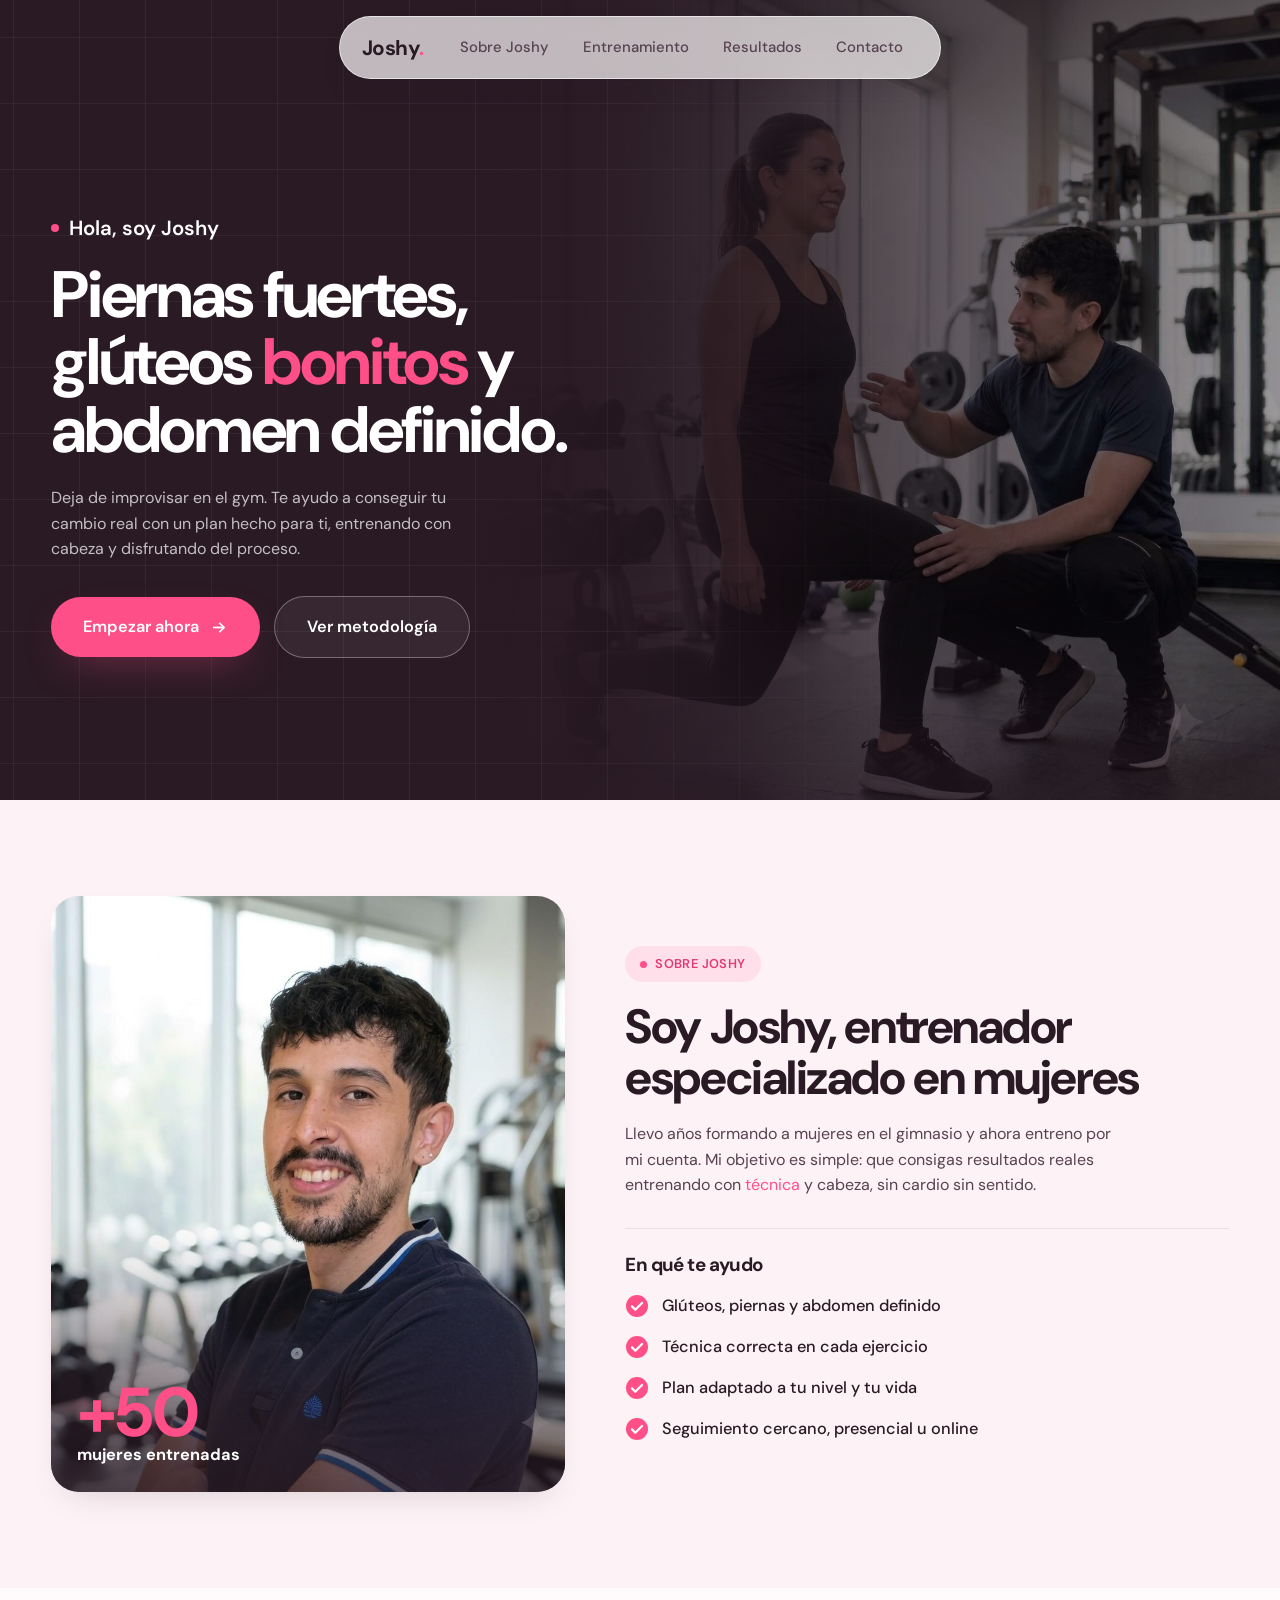
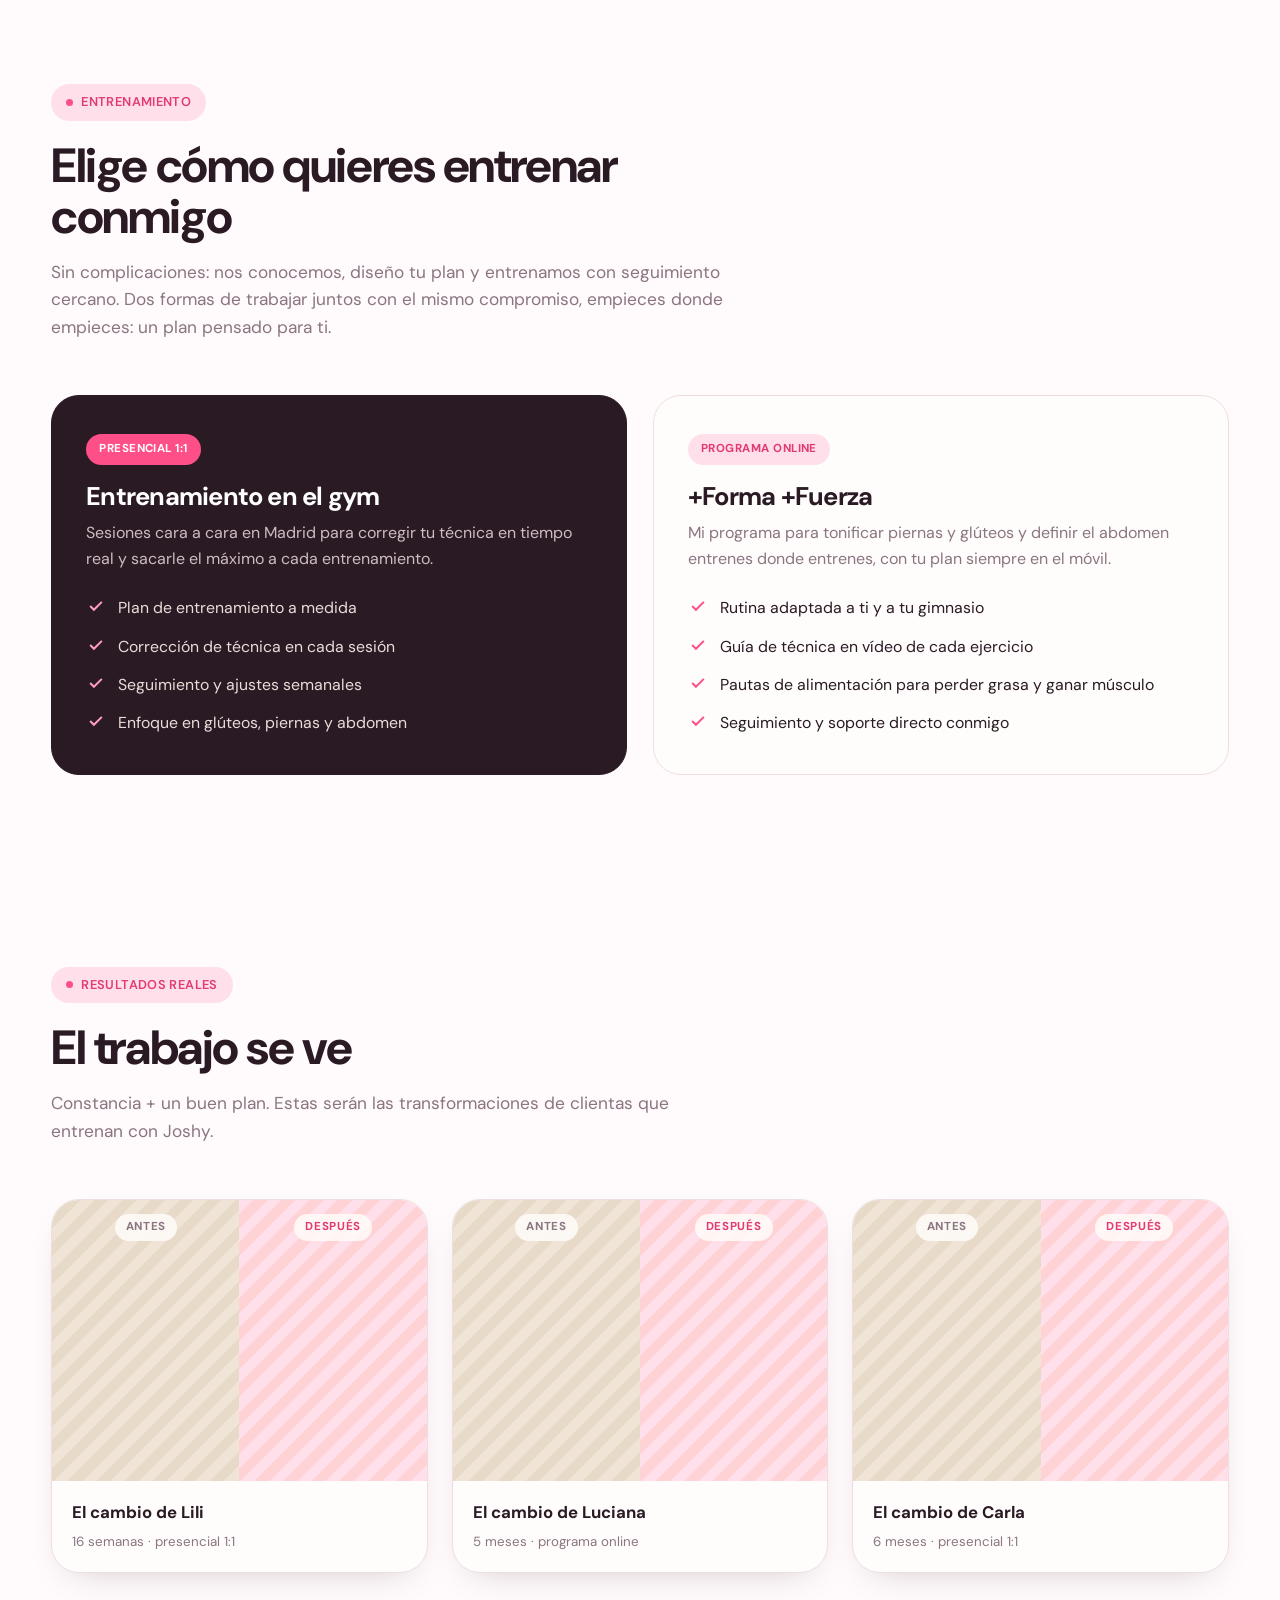
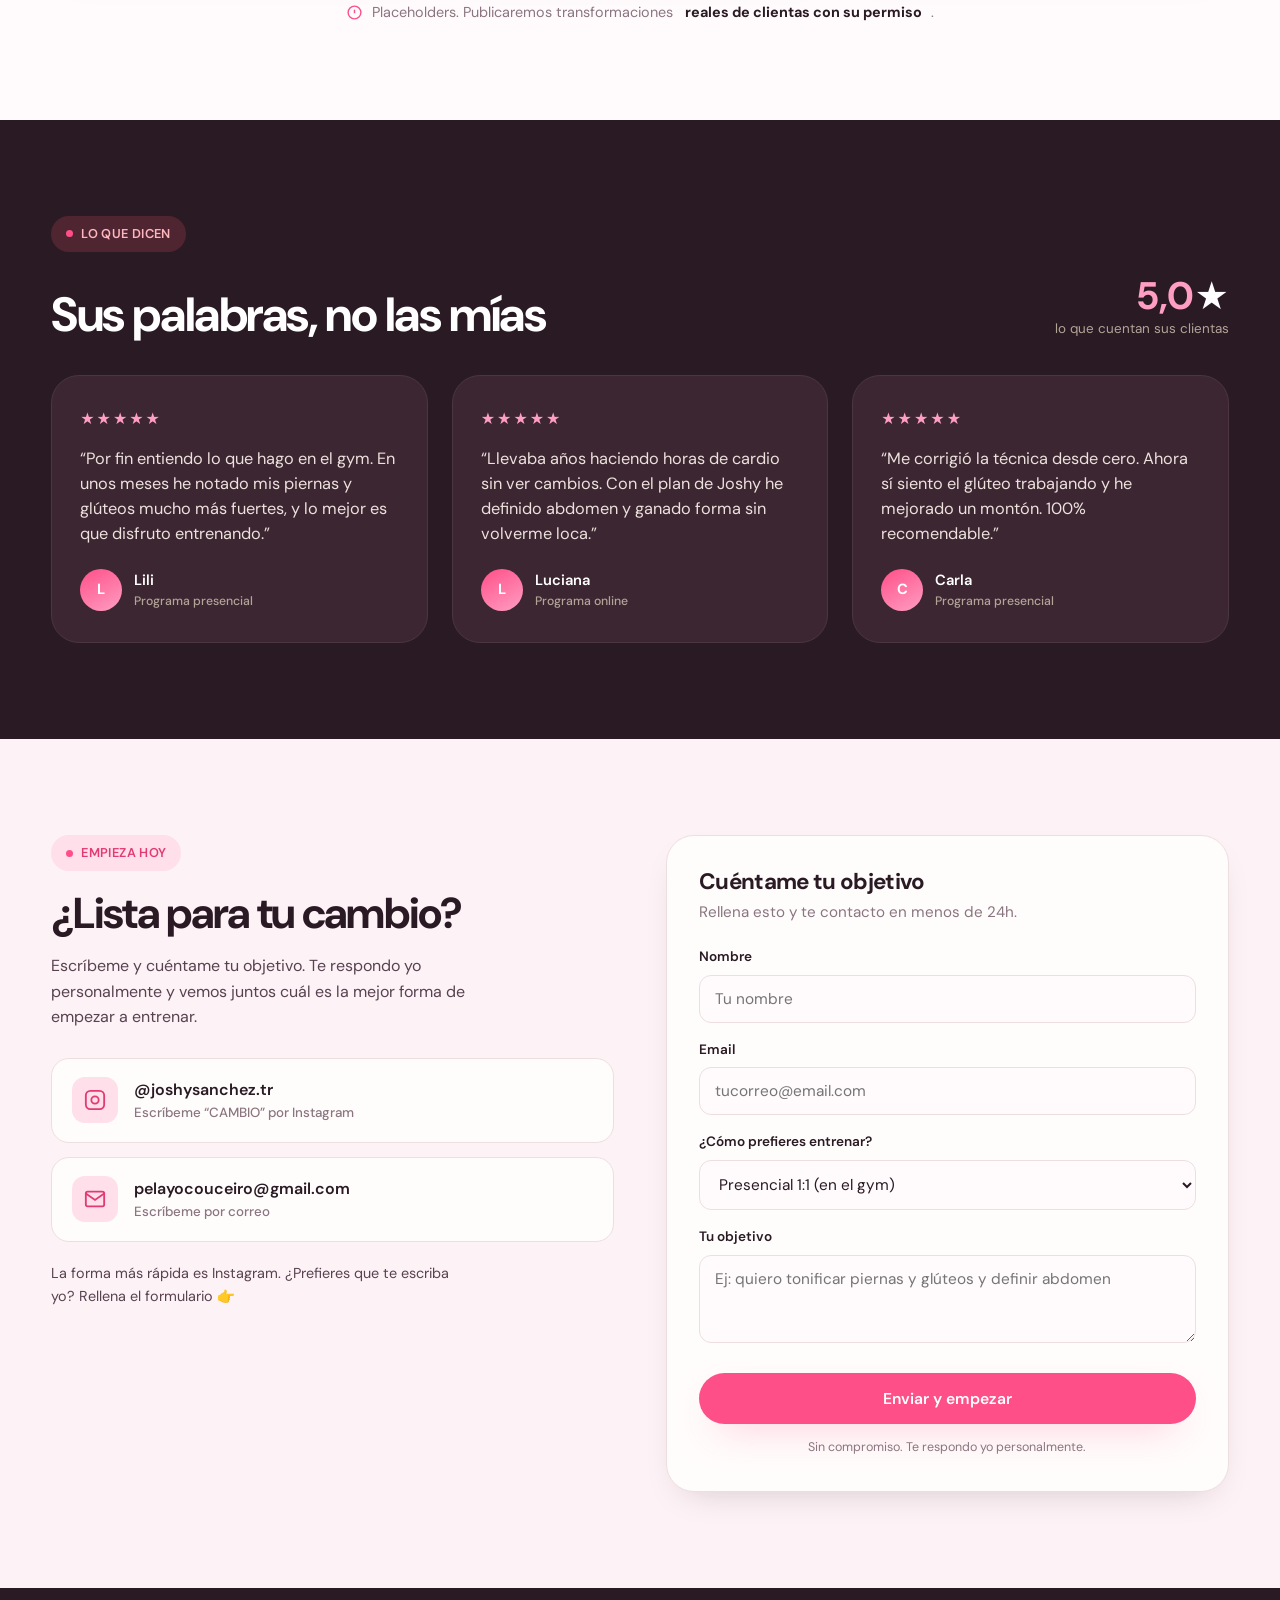
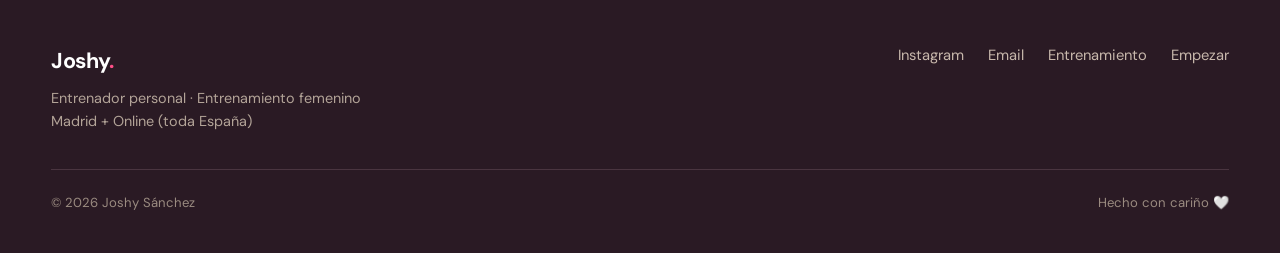
==== index.html @ fabaec78 "Use Joshy's provided favicon; strengthen About photo bottom scrim for legibility Co-Authored-By: Cla" ====
<!DOCTYPE html>
<html lang="es">
<head>
<meta charset="UTF-8" />
<meta name="viewport" content="width=device-width, initial-scale=1.0" />
<title>Joshy Sánchez · Entrenador personal para mujeres | Madrid + Online</title>
<meta name="description" content="Joshy Sánchez, entrenador personal especializado en entrenamiento femenino: glúteos, piernas y abdomen definido con foco en la técnica. Presencial 1:1 en Madrid y programa online +Forma +Fuerza para toda España." />
<meta name="author" content="Joshy Sánchez" />
<meta name="theme-color" content="#fffafc" />
<link rel="canonical" href="https://joshysancheztrainer.com/" />

<!-- Favicons (Joshy) -->
<link rel="icon" href="favicon.ico?v=3" sizes="any" />
<link rel="icon" type="image/png" sizes="32x32" href="favicon-32.png?v=3" />
<link rel="icon" type="image/png" sizes="16x16" href="favicon-16.png?v=3" />
<link rel="icon" type="image/png" sizes="192x192" href="favicon-192.png?v=3" />
<link rel="apple-touch-icon" sizes="180x180" href="apple-touch-icon.png?v=3" />

<!-- Open Graph / social -->
<meta property="og:type" content="website" />
<meta property="og:locale" content="es_ES" />
<meta property="og:site_name" content="Joshy Sánchez · Entrenador personal" />
<meta property="og:title" content="Joshy Sánchez · Entrenador personal para mujeres | Madrid + Online" />
<meta property="og:description" content="Entrenamiento femenino con foco en la técnica: glúteos, piernas y abdomen definido. Presencial 1:1 en Madrid y programa online para toda España." />
<meta property="og:url" content="https://joshysancheztrainer.com/" />
<meta property="og:image" content="https://joshysancheztrainer.com/images/Joshy-portrait.jpeg" />
<meta name="twitter:card" content="summary_large_image" />

<link rel="preconnect" href="https://fonts.googleapis.com" />
<link rel="preconnect" href="https://fonts.gstatic.com" crossorigin />
<link href="https://fonts.googleapis.com/css2?family=DM+Sans:ital,opsz,wght@0,9..40,400;0,9..40,500;0,9..40,600;0,9..40,700;1,9..40,400;1,9..40,500&display=swap" rel="stylesheet" />

<!-- Structured data for AI search / SEO -->
<script type="application/ld+json">
{
  "@context": "https://schema.org",
  "@graph": [
    {
      "@type": "Person",
      "@id": "https://joshysancheztrainer.com/#joshy",
      "name": "Joshy Sánchez",
      "jobTitle": "Entrenador personal",
      "description": "Entrenador personal especializado en entrenamiento femenino: glúteos, piernas y abdomen definido con foco en la técnica.",
      "url": "https://joshysancheztrainer.com/",
      "image": "https://joshysancheztrainer.com/images/Joshy-portrait.jpeg",
      "email": "pelayocouceiro@gmail.com",
      "sameAs": ["https://www.instagram.com/joshysanchez.tr/"],
      "knowsAbout": ["Entrenamiento de fuerza", "Entrenamiento femenino", "Hipertrofia de glúteos y piernas", "Técnica de ejercicio", "Nutrición deportiva"],
      "areaServed": ["Madrid", "España"]
    },
    {
      "@type": "ProfessionalService",
      "@id": "https://joshysancheztrainer.com/#service",
      "name": "Joshy Sánchez · Entrenamiento personal para mujeres",
      "image": "https://joshysancheztrainer.com/images/Joshy-portrait.jpeg",
      "url": "https://joshysancheztrainer.com/",
      "email": "pelayocouceiro@gmail.com",
      "priceRange": "€€",
      "founder": {"@id": "https://joshysancheztrainer.com/#joshy"},
      "areaServed": [
        {"@type": "City", "name": "Madrid"},
        {"@type": "Country", "name": "España"}
      ],
      "sameAs": ["https://www.instagram.com/joshysanchez.tr/"],
      "hasOfferCatalog": {
        "@type": "OfferCatalog",
        "name": "Formas de entrenar con Joshy",
        "itemListElement": [
          {"@type": "Offer", "itemOffered": {"@type": "Service", "name": "Entrenamiento presencial 1:1 en Madrid", "description": "Plan a medida y corrección de técnica en cada sesión, con foco en glúteos, piernas y abdomen."}},
          {"@type": "Offer", "itemOffered": {"@type": "Service", "name": "Programa online +Forma +Fuerza", "description": "Rutina adaptada a ti y a tu gimnasio, guía de técnica en vídeo, pautas de alimentación y seguimiento directo, para toda España."}}
        ]
      }
    }
  ]
}
</script>

<style>
  :root{
    --ink:#2a1a24;
    --ink-2:#3c2632;
    --ink-soft:#584250;
    --paper:#fffafc;
    --sand:#fdf2f6;
    --white:#fffdfc;
    --coral:#ff4f88;
    --coral-deep:#e23a72;
    --coral-soft:#ffdfea;
    --coral-tint:#fff2f7;
    --amber:#ff9ec2;
    --muted:#8a7580;
    --line:#eddfe0;
    --line-dk:#4a3540;
    --r-lg:28px;
    --r:20px;
    --r-sm:14px;
    --shadow:0 22px 50px -26px rgba(42,26,36,.4);
    --shadow-soft:0 14px 36px -20px rgba(42,26,36,.26);
    --shadow-coral:0 16px 40px -18px rgba(255,79,136,.5);
  }
  *{margin:0;padding:0;box-sizing:border-box}
  html{scroll-behavior:smooth}
  body{font-family:'DM Sans',system-ui,sans-serif;color:var(--ink);background:var(--paper);line-height:1.6;-webkit-font-smoothing:antialiased}
  h1,h2,h3{font-family:'DM Sans',system-ui,sans-serif;line-height:1.06;font-weight:700;letter-spacing:-.03em}
  a{color:inherit;text-decoration:none}
  img{max-width:100%;display:block}
  .wrap{width:min(1180px,92%);margin:0 auto}
  section{scroll-margin-top:104px}
  em{font-style:normal;color:var(--coral)}

  /* Reveal on scroll (Framer-style rise + fade, staggered via JS) */
  .reveal{opacity:0;transform:translateY(28px);transition:opacity .8s cubic-bezier(.16,1,.3,1),transform .8s cubic-bezier(.16,1,.3,1)}
  .reveal.in{opacity:1;transform:none}
  @media(prefers-reduced-motion:reduce){.reveal{opacity:1;transform:none;transition:none}html{scroll-behavior:auto}}

  /* Buttons */
  .btn{display:inline-flex;align-items:center;justify-content:center;gap:10px;padding:15px 26px;border-radius:100px;font-weight:600;font-size:.98rem;cursor:pointer;transition:transform .15s,box-shadow .2s,background .2s,border-color .2s,color .2s;border:none;font-family:inherit}
  .btn-primary{background:var(--coral);color:#fff;box-shadow:var(--shadow-coral)}
  .btn-primary:hover{transform:translateY(-2px);background:var(--coral-deep)}
  .btn-ghost{background:var(--white);color:var(--ink);border:1.5px solid var(--line)}
  .btn-ghost:hover{transform:translateY(-2px);border-color:var(--coral);color:var(--coral-deep)}
  .btn-dark{background:var(--ink);color:#fff}
  .btn-dark:hover{transform:translateY(-2px);background:#160f12}
  .icon{width:19px;height:19px;flex:none}

  /* Eyebrow */
  .eyebrow{display:inline-flex;align-items:center;gap:8px;background:var(--coral-soft);color:var(--coral-deep);font-weight:600;font-size:.8rem;letter-spacing:.03em;text-transform:uppercase;padding:8px 15px;border-radius:100px}
  .eyebrow .d{width:7px;height:7px;border-radius:50%;background:var(--coral)}

  /* Nav — floating glass pill over the page */
  header{position:fixed;top:16px;left:0;right:0;z-index:50}
  nav{display:flex;align-items:center;width:fit-content;max-width:100%;margin:0 auto;padding:8px 8px 8px 22px;background:rgba(255,253,252,.7);backdrop-filter:blur(18px) saturate(1.3);-webkit-backdrop-filter:blur(18px) saturate(1.3);border:1px solid rgba(255,255,255,.6);border-radius:100px;box-shadow:0 14px 36px -18px rgba(42,26,36,.32);transition:background .3s ease,box-shadow .3s ease,padding .45s cubic-bezier(.16,1,.3,1)}
  header:not(.show-cta) nav{padding-right:22px}
  header.scrolled nav{background:rgba(255,253,252,.86);box-shadow:0 18px 44px -20px rgba(42,26,36,.4)}
  .brand{font-weight:700;font-size:1.3rem;letter-spacing:-.02em;color:var(--ink);margin-right:22px}
  .brand span{color:var(--coral)}
  .nav-links{display:flex;gap:4px;font-size:.93rem;font-weight:500}
  .nav-links a{color:var(--ink-soft);padding:9px 15px;border-radius:100px;transition:background .2s,color .2s}
  .nav-links a:hover{color:var(--ink);background:rgba(42,26,36,.06)}
  /* CTA collapses its width (not just opacity) so the pill grows/shrinks */
  .nav-cta{display:inline-flex;align-items:center;gap:8px;background:var(--coral);color:#fff;padding:11px 0;margin-left:0;max-width:0;border-radius:100px;font-weight:600;font-size:.9rem;white-space:nowrap;overflow:hidden;opacity:0;pointer-events:none;transition:max-width .45s cubic-bezier(.16,1,.3,1),padding .45s cubic-bezier(.16,1,.3,1),margin .45s cubic-bezier(.16,1,.3,1),opacity .3s ease,background .2s}
  header.show-cta .nav-cta{max-width:260px;opacity:1;padding:11px 22px;margin-left:14px;pointer-events:auto}
  .nav-cta:hover{background:var(--coral-deep)}
  @media(max-width:900px){.nav-links{display:none}.brand{margin-right:0}}

  /* Section basics */
  .block{padding:96px 0}
  .section-head{max-width:680px;margin-bottom:54px}
  .section-head .eyebrow{margin-bottom:20px}
  .section-head h2{font-size:clamp(2.1rem,4.2vw,3rem)}
  .section-head p{color:var(--muted);font-size:1.08rem;margin-top:16px}
  .center{text-align:center;margin-left:auto;margin-right:auto}

  /* Hero — full-bleed dark section (edge to edge, no frame) */
  .hero{position:relative;overflow:hidden;background:var(--ink);min-height:min(92vh,800px);display:flex;align-items:center;padding:clamp(104px,14vh,160px) 0 56px}
  .hero-media{position:absolute;top:0;right:0;bottom:0;width:64%;z-index:0;-webkit-mask-image:linear-gradient(90deg,transparent 0,#000 48%);mask-image:linear-gradient(90deg,transparent 0,#000 48%)}
  .hero-media img{width:100%;height:100%;object-fit:cover;object-position:center 24%;filter:brightness(.72) contrast(1.04) saturate(.82)}
  .hero-media::after{content:"";position:absolute;inset:0;background:linear-gradient(90deg,var(--ink),rgba(42,26,36,.15));mix-blend-mode:multiply}
  .hero-overlay{position:absolute;inset:0;z-index:1;background:linear-gradient(90deg,var(--ink) 0%,rgba(42,26,36,.92) 24%,rgba(42,26,36,.5) 48%,rgba(42,26,36,.18) 72%,rgba(42,26,36,.05) 100%)}
  .hero-overlay::after{content:"";position:absolute;inset:0;background:linear-gradient(180deg,rgba(42,26,36,.3),transparent 22%,transparent 74%,rgba(42,26,36,.42)),radial-gradient(130% 100% at 80% 42%,transparent 44%,rgba(42,26,36,.5))}
  .hero-grid-lines{position:absolute;inset:0;z-index:2;pointer-events:none;background-image:linear-gradient(rgba(255,255,255,.05) 1px,transparent 1px),linear-gradient(90deg,rgba(255,255,255,.05) 1px,transparent 1px);background-size:66px 66px;background-position:center;mask-image:linear-gradient(90deg,#000 0%,#000 42%,transparent 76%)}
  .hero .wrap{position:relative;z-index:3}
  .hero-content{max-width:600px;padding:64px 0}
  .hero-hi{color:#fff;font-weight:600;font-size:clamp(1.05rem,1.6vw,1.35rem);margin-bottom:16px;display:flex;align-items:center;gap:10px}
  .hero-hi .d{width:8px;height:8px;border-radius:50%;background:var(--coral)}
  .hero h1{color:#fff;font-size:clamp(2.5rem,5.2vw,4.1rem);letter-spacing:-.035em;line-height:1.03}
  .hero h1 em{color:var(--coral)}
  .hero .lead{font-size:clamp(1rem,1.25vw,1.15rem);color:rgba(255,255,255,.72);margin:22px 0 34px;max-width:40ch}
  .hero-cta{display:flex;align-items:center;gap:14px;flex-wrap:wrap}
  .btn-lg{padding:17px 32px;font-size:1.02rem}
  .btn-ghost-light{background:rgba(255,255,255,.06);color:#fff;border:1.5px solid rgba(255,255,255,.32)}
  .btn-ghost-light:hover{transform:translateY(-2px);background:rgba(255,255,255,.12);border-color:var(--coral)}
  @media(max-width:900px){
    .hero{align-items:flex-end;min-height:600px}
    .hero-media{width:100%;-webkit-mask-image:none;mask-image:none}
    .hero-media img{object-position:center 18%}
    .hero-overlay{background:linear-gradient(180deg,rgba(42,26,36,.2) 0%,rgba(42,26,36,.5) 40%,rgba(42,26,36,.95) 82%)}
    .hero-overlay::after{display:none}
    .hero-grid-lines{mask-image:linear-gradient(180deg,#000,transparent 60%)}
    .hero-content{padding:36px 0 44px;max-width:none}
  }

  /* About */
  .about{background:var(--sand)}
  .about-grid{display:grid;grid-template-columns:.92fr 1.08fr;gap:60px;align-items:center}
  .about-photo{position:relative;aspect-ratio:1/1.16;border-radius:var(--r-lg);overflow:hidden;background:linear-gradient(160deg,var(--coral-soft),#ffd0e2);box-shadow:var(--shadow-soft)}
  .about-photo img{width:100%;height:100%;object-fit:cover;object-position:center 14%;display:block}
  .about-photo::after{content:"";position:absolute;inset:0;z-index:1;pointer-events:none;background:linear-gradient(0deg,rgba(42,26,36,.72),rgba(42,26,36,.2) 28%,transparent 46%),radial-gradient(85% 65% at 4% 100%,rgba(42,26,36,.55),transparent 60%)}
  .about-stat{position:absolute;left:26px;bottom:24px;z-index:2}
  .about-stat .big{display:block;font-size:clamp(3rem,5.4vw,4.6rem);font-weight:700;color:var(--coral);line-height:.86;letter-spacing:-.03em}
  .about-stat .lbl{font-weight:700;color:#fff;font-size:1.02rem}
  .about-text .eyebrow{margin-bottom:20px}
  .about-text h2{font-size:clamp(2.1rem,4vw,3rem);line-height:1.05;margin-bottom:18px}
  .about-text p{color:var(--ink-soft);margin-bottom:8px;max-width:46ch}
  .about-div{border:none;border-top:1px solid var(--line);margin:30px 0 26px}
  .about-sub{font-size:1.18rem;margin-bottom:18px}
  .about-list{list-style:none;display:grid;gap:15px}
  .about-list li{display:flex;align-items:center;gap:13px;font-size:1.02rem;font-weight:500}
  .about-list li svg{width:24px;height:24px;flex:none;color:var(--coral)}
  @media(max-width:900px){.about-grid{grid-template-columns:1fr;gap:36px}.about-photo{max-width:440px}}

  /* Methods */
  .methods-grid{display:grid;grid-template-columns:1fr 1fr;gap:26px}
  .svc{border:1px solid var(--line);border-radius:var(--r-lg);padding:38px 34px;background:var(--white);transition:transform .18s,box-shadow .2s,border-color .2s;position:relative;overflow:hidden}
  .svc.feat{background:var(--ink);color:#fff;border-color:var(--ink)}
  .svc.feat .tag{background:var(--coral);color:#fff}
  .svc.feat>p{color:#cdbcc0}
  .svc.feat li{color:#eaddd9}
  .svc.feat li svg{color:var(--amber)}
  .svc .tag{display:inline-block;background:var(--coral-soft);color:var(--coral-deep);font-size:.72rem;font-weight:700;letter-spacing:.04em;padding:6px 13px;border-radius:100px;margin-bottom:18px;text-transform:uppercase}
  .svc h3{font-size:1.6rem;margin-bottom:10px}
  .svc>p{color:var(--muted);margin-bottom:24px}
  .svc ul{list-style:none;display:grid;gap:13px}
  .svc li{display:flex;gap:12px;align-items:flex-start;font-size:.99rem}
  .svc li svg{width:20px;height:20px;flex:none;margin-top:1px;color:var(--coral)}
  @media(max-width:760px){.methods-grid{grid-template-columns:1fr}}

  /* Before / after */
  .ba-grid{display:grid;grid-template-columns:repeat(3,1fr);gap:24px}
  .ba-card{border:1px solid var(--line);border-radius:var(--r-lg);background:var(--white);overflow:hidden;box-shadow:var(--shadow-soft)}
  .ba-visual{position:relative;aspect-ratio:4/3;display:grid;grid-template-columns:1fr 1fr}
  .ba-half{position:relative;display:flex;align-items:flex-start;justify-content:center;padding-top:14px;color:var(--muted);font-weight:700;font-size:.72rem;letter-spacing:.06em;text-transform:uppercase}
  .ba-half.before{background:repeating-linear-gradient(135deg,#efe4d6,#efe4d6 10px,#e7dac9 10px,#e7dac9 20px)}
  .ba-half.after{background:repeating-linear-gradient(135deg,var(--coral-soft),var(--coral-soft) 10px,#ffd2d5 10px,#ffd2d5 20px);color:var(--coral-deep)}
  .ba-half span{background:rgba(255,253,250,.85);padding:4px 11px;border-radius:100px}
  .ba-card .cap{padding:18px 20px}
  .ba-card .cap strong{display:block;font-size:1.05rem;margin-bottom:2px}
  .ba-card .cap small{color:var(--muted)}
  .ba-note{margin-top:28px;font-size:.9rem;color:var(--muted);display:flex;align-items:center;gap:9px;justify-content:center;text-align:center}
  .ba-note svg{width:17px;height:17px;flex:none;color:var(--coral)}
  @media(max-width:820px){.ba-grid{grid-template-columns:1fr;max-width:440px;margin:0 auto}}

  /* Testimonials (dark) */
  .testi{background:var(--ink);color:#fff}
  .testi .eyebrow{background:rgba(255,91,110,.18);color:#ffb7bf}
  .testi h2{color:#fff}
  .testi .section-head p{color:#c8b8ac}
  .testi-top{display:flex;justify-content:space-between;align-items:flex-end;gap:24px;flex-wrap:wrap}
  .testi-rating{text-align:right;flex:none}
  .testi-rating .big{font-size:2.4rem;font-weight:700;color:var(--amber);line-height:1}
  .testi-rating small{color:#b3a498;font-size:.84rem}
  .testi-grid{display:grid;grid-template-columns:repeat(3,1fr);gap:24px;margin-top:8px}
  .testi-card{background:var(--ink-2);border:1px solid var(--line-dk);border-radius:var(--r-lg);padding:30px 28px}
  .testi-card .stars{color:var(--amber);letter-spacing:2px;margin-bottom:14px}
  .testi-card p{color:#ece1dd;font-size:1.02rem;line-height:1.55}
  .testi-card .who{margin-top:22px;font-weight:600;font-size:.92rem;display:flex;align-items:center;gap:12px}
  .testi-card .who .av{width:42px;height:42px;border-radius:50%;background:linear-gradient(150deg,var(--coral),var(--amber));display:flex;align-items:center;justify-content:center;color:#fff;font-weight:700}
  .testi-card .who small{display:block;color:#b3a498;font-weight:500}
  @media(max-width:820px){.testi-grid{grid-template-columns:1fr;max-width:440px;margin:8px auto 0}.testi-rating{text-align:left}}

  /* Contact */
  .contact{background:var(--sand)}
  .contact-grid{display:grid;grid-template-columns:1fr 1fr;gap:52px;align-items:start}
  .contact-copy h2{font-size:clamp(2rem,3.8vw,2.7rem);margin-bottom:16px}
  .contact-copy>p{color:var(--ink-soft);margin-bottom:28px;max-width:42ch}
  .contact-direct{display:flex;flex-direction:column;gap:14px}
  .contact-direct a{display:flex;align-items:center;gap:16px;background:var(--white);border:1px solid var(--line);border-radius:18px;padding:18px 20px;font-weight:600;transition:border-color .2s,transform .15s,box-shadow .2s}
  .contact-direct a:hover{border-color:var(--coral);transform:translateX(3px);box-shadow:var(--shadow-soft)}
  .contact-direct .ic{width:46px;height:46px;border-radius:13px;background:var(--coral-soft);display:flex;align-items:center;justify-content:center;flex:none}
  .contact-direct .ic svg{width:22px;height:22px;color:var(--coral-deep)}
  .contact-direct small{display:block;color:var(--muted);font-weight:500}
  .contact-hint{margin-top:20px;font-size:.9rem;color:var(--muted)}

  form{background:var(--white);border-radius:var(--r-lg);padding:34px 32px;box-shadow:var(--shadow-soft);border:1px solid var(--line)}
  form h3{font-size:1.4rem;margin-bottom:6px}
  form .sub{color:var(--muted);font-size:.95rem;margin-bottom:22px}
  .field{margin-bottom:16px}
  .field label{display:block;font-size:.85rem;font-weight:600;margin-bottom:7px}
  .field input,.field select,.field textarea{width:100%;padding:13px 15px;border:1.5px solid var(--line);border-radius:12px;font-family:inherit;font-size:.96rem;color:var(--ink);background:var(--paper);transition:border-color .2s,background .2s}
  .field input:focus,.field select:focus,.field textarea:focus{outline:none;border-color:var(--coral);background:#fff}
  .field textarea{resize:vertical}
  form .btn-primary{width:100%;margin-top:6px}
  form .fineprint{font-size:.78rem;color:var(--muted);text-align:center;margin-top:14px}
  @media(max-width:900px){.contact-grid{grid-template-columns:1fr;gap:34px}}

  /* Footer */
  footer{background:var(--ink);color:#e8ddd4;padding:56px 0 40px}
  .foot{display:flex;justify-content:space-between;align-items:flex-start;gap:28px;flex-wrap:wrap}
  .foot .brand{font-size:1.35rem;color:#fff;margin-bottom:8px}
  .foot .brand span{color:var(--coral)}
  .foot p{color:#b3a498;font-size:.9rem}
  .foot-links{display:flex;gap:24px;font-size:.92rem;color:#c8b8ac}
  .foot-links a:hover{color:var(--coral)}
  .foot-bottom{margin-top:36px;padding-top:22px;border-top:1px solid var(--line-dk);display:flex;justify-content:space-between;gap:14px;flex-wrap:wrap;font-size:.82rem;color:#9a8b80}
</style>
</head>
<body>

<!-- ============ NAV ============ -->
<header>
  <div class="wrap">
    <nav>
      <a class="brand" href="#top" aria-label="Joshy Sánchez — inicio">Joshy<span>.</span></a>
      <div class="nav-links">
        <a href="#sobre">Sobre Joshy</a>
        <a href="#metodos">Entrenamiento</a>
        <a href="#resultados">Resultados</a>
        <a href="#contacto">Contacto</a>
      </div>
      <a class="nav-cta" href="#contacto">Empezar mi cambio</a>
    </nav>
  </div>
</header>

<!-- ============ HERO ============ -->
<section class="hero" id="top">
  <div class="hero-media">
    <img src="images/Joshy-training.jpeg" alt="Joshy Sánchez entrenando a una clienta en un gimnasio de Madrid" />
  </div>
  <div class="hero-overlay"></div>
  <div class="hero-grid-lines"></div>
  <div class="wrap">
    <div class="hero-content reveal">
      <p class="hero-hi"><span class="d"></span>Hola, soy Joshy</p>
      <h1>Piernas fuertes, glúteos <em>bonitos</em> y abdomen definido.</h1>
      <p class="lead">Deja de improvisar en el gym. Te ayudo a conseguir tu cambio real con un plan hecho para ti, entrenando con cabeza y disfrutando del proceso.</p>
      <div class="hero-cta">
        <a class="btn btn-primary btn-lg" href="#contacto">
          Empezar ahora
          <svg class="icon" viewBox="0 0 24 24" fill="none" stroke="currentColor" stroke-width="2.2"><path d="M5 12h14"/><path d="m13 6 6 6-6 6"/></svg>
        </a>
        <a class="btn btn-ghost-light btn-lg" href="#metodos">Ver metodología</a>
      </div>
    </div>
  </div>
</section>

<!-- ============ ABOUT ============ -->
<section class="block about" id="sobre">
  <div class="wrap about-grid">
    <div class="about-photo reveal">
      <img src="images/Joshy-portrait.jpeg" alt="Retrato de Joshy Sánchez, entrenador personal" />
      <div class="about-stat"><span class="big">+50</span><span class="lbl">mujeres entrenadas</span></div>
    </div>
    <div class="about-text reveal">
      <span class="eyebrow"><span class="d"></span>Sobre Joshy</span>
      <h2>Soy Joshy, entrenador especializado en mujeres</h2>
      <p>Llevo años formando a mujeres en el gimnasio y ahora entreno por mi cuenta. Mi objetivo es simple: que consigas resultados reales entrenando con <em>técnica</em> y cabeza, sin cardio sin sentido.</p>
      <hr class="about-div" />
      <h3 class="about-sub">En qué te ayudo</h3>
      <ul class="about-list">
        <li><svg viewBox="0 0 24 24"><circle cx="12" cy="12" r="11" fill="currentColor"/><path d="m7 12.4 3.3 3.3L17 9" fill="none" stroke="#fff" stroke-width="2.2" stroke-linecap="round" stroke-linejoin="round"/></svg>Glúteos, piernas y abdomen definido</li>
        <li><svg viewBox="0 0 24 24"><circle cx="12" cy="12" r="11" fill="currentColor"/><path d="m7 12.4 3.3 3.3L17 9" fill="none" stroke="#fff" stroke-width="2.2" stroke-linecap="round" stroke-linejoin="round"/></svg>Técnica correcta en cada ejercicio</li>
        <li><svg viewBox="0 0 24 24"><circle cx="12" cy="12" r="11" fill="currentColor"/><path d="m7 12.4 3.3 3.3L17 9" fill="none" stroke="#fff" stroke-width="2.2" stroke-linecap="round" stroke-linejoin="round"/></svg>Plan adaptado a tu nivel y tu vida</li>
        <li><svg viewBox="0 0 24 24"><circle cx="12" cy="12" r="11" fill="currentColor"/><path d="m7 12.4 3.3 3.3L17 9" fill="none" stroke="#fff" stroke-width="2.2" stroke-linecap="round" stroke-linejoin="round"/></svg>Seguimiento cercano, presencial u online</li>
      </ul>
    </div>
  </div>
</section>

<!-- ============ METHODS ============ -->
<section class="block" id="metodos">
  <div class="wrap">
    <div class="section-head reveal">
      <span class="eyebrow"><span class="d"></span>Entrenamiento</span>
      <h2>Elige cómo quieres entrenar conmigo</h2>
      <p>Sin complicaciones: nos conocemos, diseño tu plan y entrenamos con seguimiento cercano. Dos formas de trabajar juntos con el mismo compromiso, empieces donde empieces: un plan pensado para ti.</p>
    </div>
    <div class="methods-grid">
      <div class="svc feat reveal">
        <span class="tag">Presencial 1:1</span>
        <h3>Entrenamiento en el gym</h3>
        <p>Sesiones cara a cara en Madrid para corregir tu técnica en tiempo real y sacarle el máximo a cada entrenamiento.</p>
        <ul>
          <li><svg viewBox="0 0 24 24" fill="none" stroke="currentColor" stroke-width="2.4"><path d="m5 12 4.5 4.5L19 7"/></svg>Plan de entrenamiento a medida</li>
          <li><svg viewBox="0 0 24 24" fill="none" stroke="currentColor" stroke-width="2.4"><path d="m5 12 4.5 4.5L19 7"/></svg>Corrección de técnica en cada sesión</li>
          <li><svg viewBox="0 0 24 24" fill="none" stroke="currentColor" stroke-width="2.4"><path d="m5 12 4.5 4.5L19 7"/></svg>Seguimiento y ajustes semanales</li>
          <li><svg viewBox="0 0 24 24" fill="none" stroke="currentColor" stroke-width="2.4"><path d="m5 12 4.5 4.5L19 7"/></svg>Enfoque en glúteos, piernas y abdomen</li>
        </ul>
      </div>
      <div class="svc reveal">
        <span class="tag alt">Programa online</span>
        <h3>+Forma +Fuerza</h3>
        <p>Mi programa para tonificar piernas y glúteos y definir el abdomen entrenes donde entrenes, con tu plan siempre en el móvil.</p>
        <ul>
          <li><svg viewBox="0 0 24 24" fill="none" stroke="currentColor" stroke-width="2.4"><path d="m5 12 4.5 4.5L19 7"/></svg>Rutina adaptada a ti y a tu gimnasio</li>
          <li><svg viewBox="0 0 24 24" fill="none" stroke="currentColor" stroke-width="2.4"><path d="m5 12 4.5 4.5L19 7"/></svg>Guía de técnica en vídeo de cada ejercicio</li>
          <li><svg viewBox="0 0 24 24" fill="none" stroke="currentColor" stroke-width="2.4"><path d="m5 12 4.5 4.5L19 7"/></svg>Pautas de alimentación para perder grasa y ganar músculo</li>
          <li><svg viewBox="0 0 24 24" fill="none" stroke="currentColor" stroke-width="2.4"><path d="m5 12 4.5 4.5L19 7"/></svg>Seguimiento y soporte directo conmigo</li>
        </ul>
      </div>
    </div>
  </div>
</section>

<!-- ============ RESULTS (before/after) ============ -->
<section class="block" id="resultados">
  <div class="wrap">
    <div class="section-head reveal">
      <span class="eyebrow"><span class="d"></span>Resultados reales</span>
      <h2>El trabajo se ve</h2>
      <p>Constancia + un buen plan. Estas serán las transformaciones de clientas que entrenan con Joshy.</p>
    </div>
    <div class="ba-grid">
      <div class="ba-card reveal">
        <div class="ba-visual"><div class="ba-half before"><span>Antes</span></div><div class="ba-half after"><span>Después</span></div></div>
        <div class="cap"><strong>El cambio de Lili</strong><small>16 semanas · presencial 1:1</small></div>
      </div>
      <div class="ba-card reveal">
        <div class="ba-visual"><div class="ba-half before"><span>Antes</span></div><div class="ba-half after"><span>Después</span></div></div>
        <div class="cap"><strong>El cambio de Luciana</strong><small>5 meses · programa online</small></div>
      </div>
      <div class="ba-card reveal">
        <div class="ba-visual"><div class="ba-half before"><span>Antes</span></div><div class="ba-half after"><span>Después</span></div></div>
        <div class="cap"><strong>El cambio de Carla</strong><small>6 meses · presencial 1:1</small></div>
      </div>
    </div>
    <p class="ba-note">
      <svg viewBox="0 0 24 24" fill="none" stroke="currentColor" stroke-width="2"><circle cx="12" cy="12" r="9"/><path d="M12 8v5"/><path d="M12 16h.01"/></svg>
      Placeholders. Publicaremos transformaciones <strong style="color:var(--ink)">&nbsp;reales de clientas con su permiso</strong>.
    </p>
  </div>
</section>

<!-- ============ TESTIMONIALS ============ -->
<section class="block testi" id="testimonios">
  <div class="wrap">
    <div class="section-head reveal" style="max-width:none;margin-bottom:34px">
      <div class="testi-top">
        <div style="max-width:560px">
          <span class="eyebrow"><span class="d"></span>Lo que dicen</span>
          <h2 style="margin-top:18px">Sus palabras, no las mías</h2>
        </div>
        <div class="testi-rating">
          <div class="big">5,0<span style="color:#fff">★</span></div>
          <small>lo que cuentan sus clientas</small>
        </div>
      </div>
    </div>
    <div class="testi-grid">
      <div class="testi-card reveal">
        <div class="stars" aria-label="5 de 5 estrellas">★★★★★</div>
        <p>“Por fin entiendo lo que hago en el gym. En unos meses he notado mis piernas y glúteos mucho más fuertes, y lo mejor es que disfruto entrenando.”</p>
        <div class="who"><span class="av">L</span><span>Lili<small>Programa presencial</small></span></div>
      </div>
      <div class="testi-card reveal">
        <div class="stars" aria-label="5 de 5 estrellas">★★★★★</div>
        <p>“Llevaba años haciendo horas de cardio sin ver cambios. Con el plan de Joshy he definido abdomen y ganado forma sin volverme loca.”</p>
        <div class="who"><span class="av">L</span><span>Luciana<small>Programa online</small></span></div>
      </div>
      <div class="testi-card reveal">
        <div class="stars" aria-label="5 de 5 estrellas">★★★★★</div>
        <p>“Me corrigió la técnica desde cero. Ahora sí siento el glúteo trabajando y he mejorado un montón. 100% recomendable.”</p>
        <div class="who"><span class="av">C</span><span>Carla<small>Programa presencial</small></span></div>
      </div>
    </div>
  </div>
</section>

<!-- ============ CONTACT ============ -->
<section class="block contact" id="contacto">
  <div class="wrap contact-grid">
    <div class="contact-copy reveal">
      <span class="eyebrow"><span class="d"></span>Empieza hoy</span>
      <h2 style="margin-top:20px">¿Lista para tu cambio?</h2>
      <p>Escríbeme y cuéntame tu objetivo. Te respondo yo personalmente y vemos juntos cuál es la mejor forma de empezar a entrenar.</p>
      <div class="contact-direct">
        <a href="https://instagram.com/joshysanchez.tr" target="_blank" rel="noopener">
          <span class="ic"><svg viewBox="0 0 24 24" fill="none" stroke="currentColor" stroke-width="2"><rect x="2" y="2" width="20" height="20" rx="5"/><circle cx="12" cy="12" r="4"/><line x1="17.5" y1="6.5" x2="17.5" y2="6.5"/></svg></span>
          <span>@joshysanchez.tr<small>Escríbeme “CAMBIO” por Instagram</small></span>
        </a>
        <a href="mailto:pelayocouceiro@gmail.com?subject=Quiero%20empezar%20mi%20cambio">
          <span class="ic"><svg viewBox="0 0 24 24" fill="none" stroke="currentColor" stroke-width="2"><rect x="2" y="4" width="20" height="16" rx="2"/><path d="m2 6 10 7 10-7"/></svg></span>
          <span>pelayocouceiro@gmail.com<small>Escríbeme por correo</small></span>
        </a>
      </div>
      <p class="contact-hint">La forma más rápida es Instagram. ¿Prefieres que te escriba yo? Rellena el formulario 👉</p>
    </div>

    <!-- Formspree: crea la cuenta con pelayocouceiro@gmail.com y sustituye "TU_ID" por tu ID real de formspree.io para recibir los mensajes -->
    <form action="https://formspree.io/f/TU_ID" method="POST" class="reveal">
      <h3>Cuéntame tu objetivo</h3>
      <p class="sub">Rellena esto y te contacto en menos de 24h.</p>
      <div class="field">
        <label for="nombre">Nombre</label>
        <input type="text" id="nombre" name="nombre" placeholder="Tu nombre" required />
      </div>
      <div class="field">
        <label for="email">Email</label>
        <input type="email" id="email" name="email" placeholder="tucorreo@email.com" required />
      </div>
      <div class="field">
        <label for="modalidad">¿Cómo prefieres entrenar?</label>
        <select id="modalidad" name="modalidad">
          <option>Presencial 1:1 (en el gym)</option>
          <option>Online (+Forma +Fuerza)</option>
          <option>Aún no lo sé, aconséjame</option>
        </select>
      </div>
      <div class="field">
        <label for="objetivo">Tu objetivo</label>
        <textarea id="objetivo" name="objetivo" rows="3" placeholder="Ej: quiero tonificar piernas y glúteos y definir abdomen"></textarea>
      </div>
      <button type="submit" class="btn btn-primary">Enviar y empezar</button>
      <p class="fineprint">Sin compromiso. Te respondo yo personalmente.</p>
    </form>
  </div>
</section>

<!-- ============ FOOTER ============ -->
<footer>
  <div class="wrap">
    <div class="foot">
      <div>
        <div class="brand">Joshy<span>.</span></div>
        <p>Entrenador personal · Entrenamiento femenino<br />Madrid + Online (toda España)</p>
      </div>
      <div class="foot-links">
        <a href="https://instagram.com/joshysanchez.tr" target="_blank" rel="noopener">Instagram</a>
        <a href="mailto:pelayocouceiro@gmail.com">Email</a>
        <a href="#metodos">Entrenamiento</a>
        <a href="#contacto">Empezar</a>
      </div>
    </div>
    <div class="foot-bottom">
      <span>© 2026 Joshy Sánchez</span>
      <span>Hecho con cariño 🤍</span>
    </div>
  </div>
</footer>

<script>
  // Header: glass solidifies on scroll; nav CTA appears only once the hero is scrolled past
  (function(){
    var header = document.querySelector('header');
    var hero = document.querySelector('.hero');
    var onScroll = function(){ header.classList.toggle('scrolled', window.scrollY > 24); };
    onScroll();
    window.addEventListener('scroll', onScroll, {passive:true});
    if(hero && 'IntersectionObserver' in window){
      var ho = new IntersectionObserver(function(entries){
        entries.forEach(function(en){ header.classList.toggle('show-cta', !en.isIntersecting); });
      },{rootMargin:'-72px 0px 0px 0px',threshold:0});
      ho.observe(hero);
    } else { header.classList.add('show-cta'); }
  })();

  // Framer-style staggered reveal on scroll (respects reduced motion via CSS)
  (function(){
    var els = Array.prototype.slice.call(document.querySelectorAll('.reveal'));
    els.forEach(function(e){
      var sibs = Array.prototype.filter.call(e.parentNode.children, function(c){ return c.classList && c.classList.contains('reveal'); });
      var idx = sibs.indexOf(e);
      if(idx > 0){ e.style.transitionDelay = Math.min(idx, 6) * 0.09 + 's'; }
    });
    if(!('IntersectionObserver' in window)){ els.forEach(function(e){ e.classList.add('in'); }); return; }
    var io = new IntersectionObserver(function(entries){
      entries.forEach(function(en){ if(en.isIntersecting){ en.target.classList.add('in'); io.unobserve(en.target); } });
    },{threshold:0.12,rootMargin:'0px 0px -8% 0px'});
    els.forEach(function(e){ io.observe(e); });
  })();
</script>
</body>
</html>
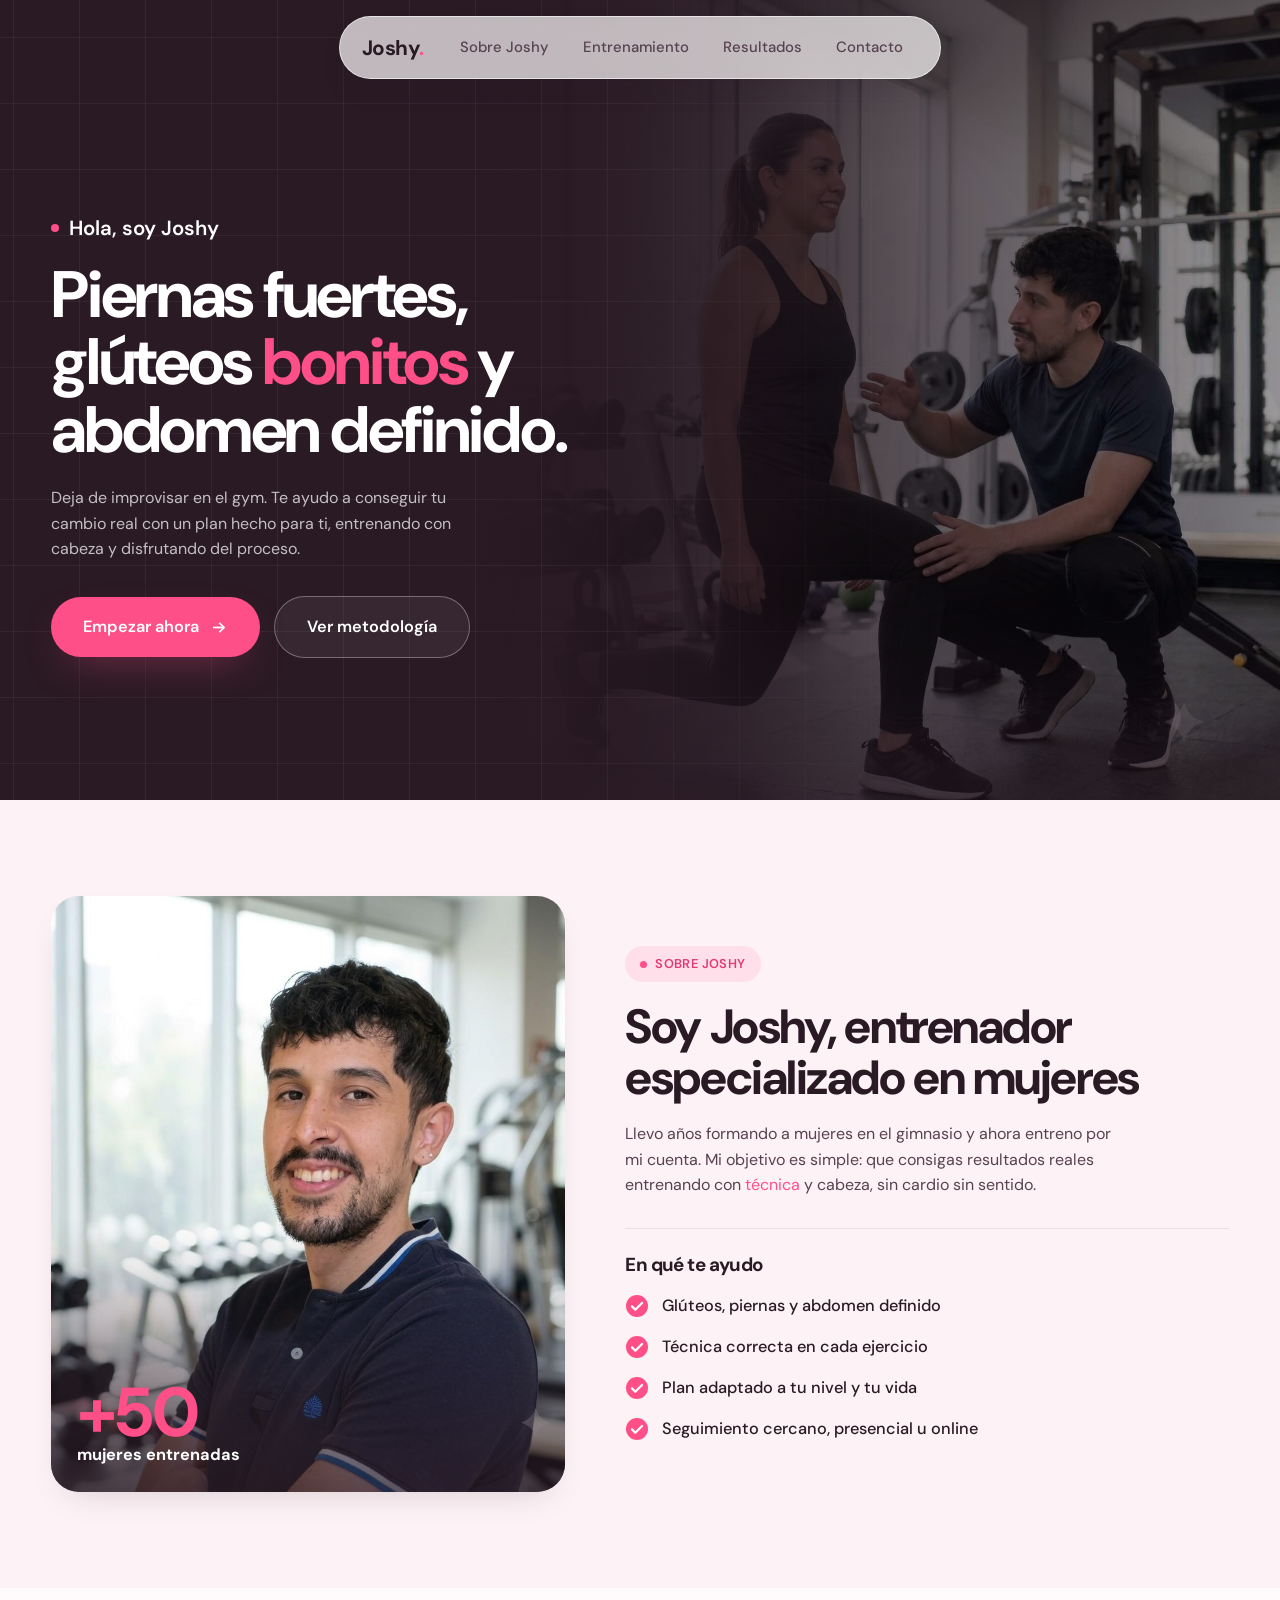
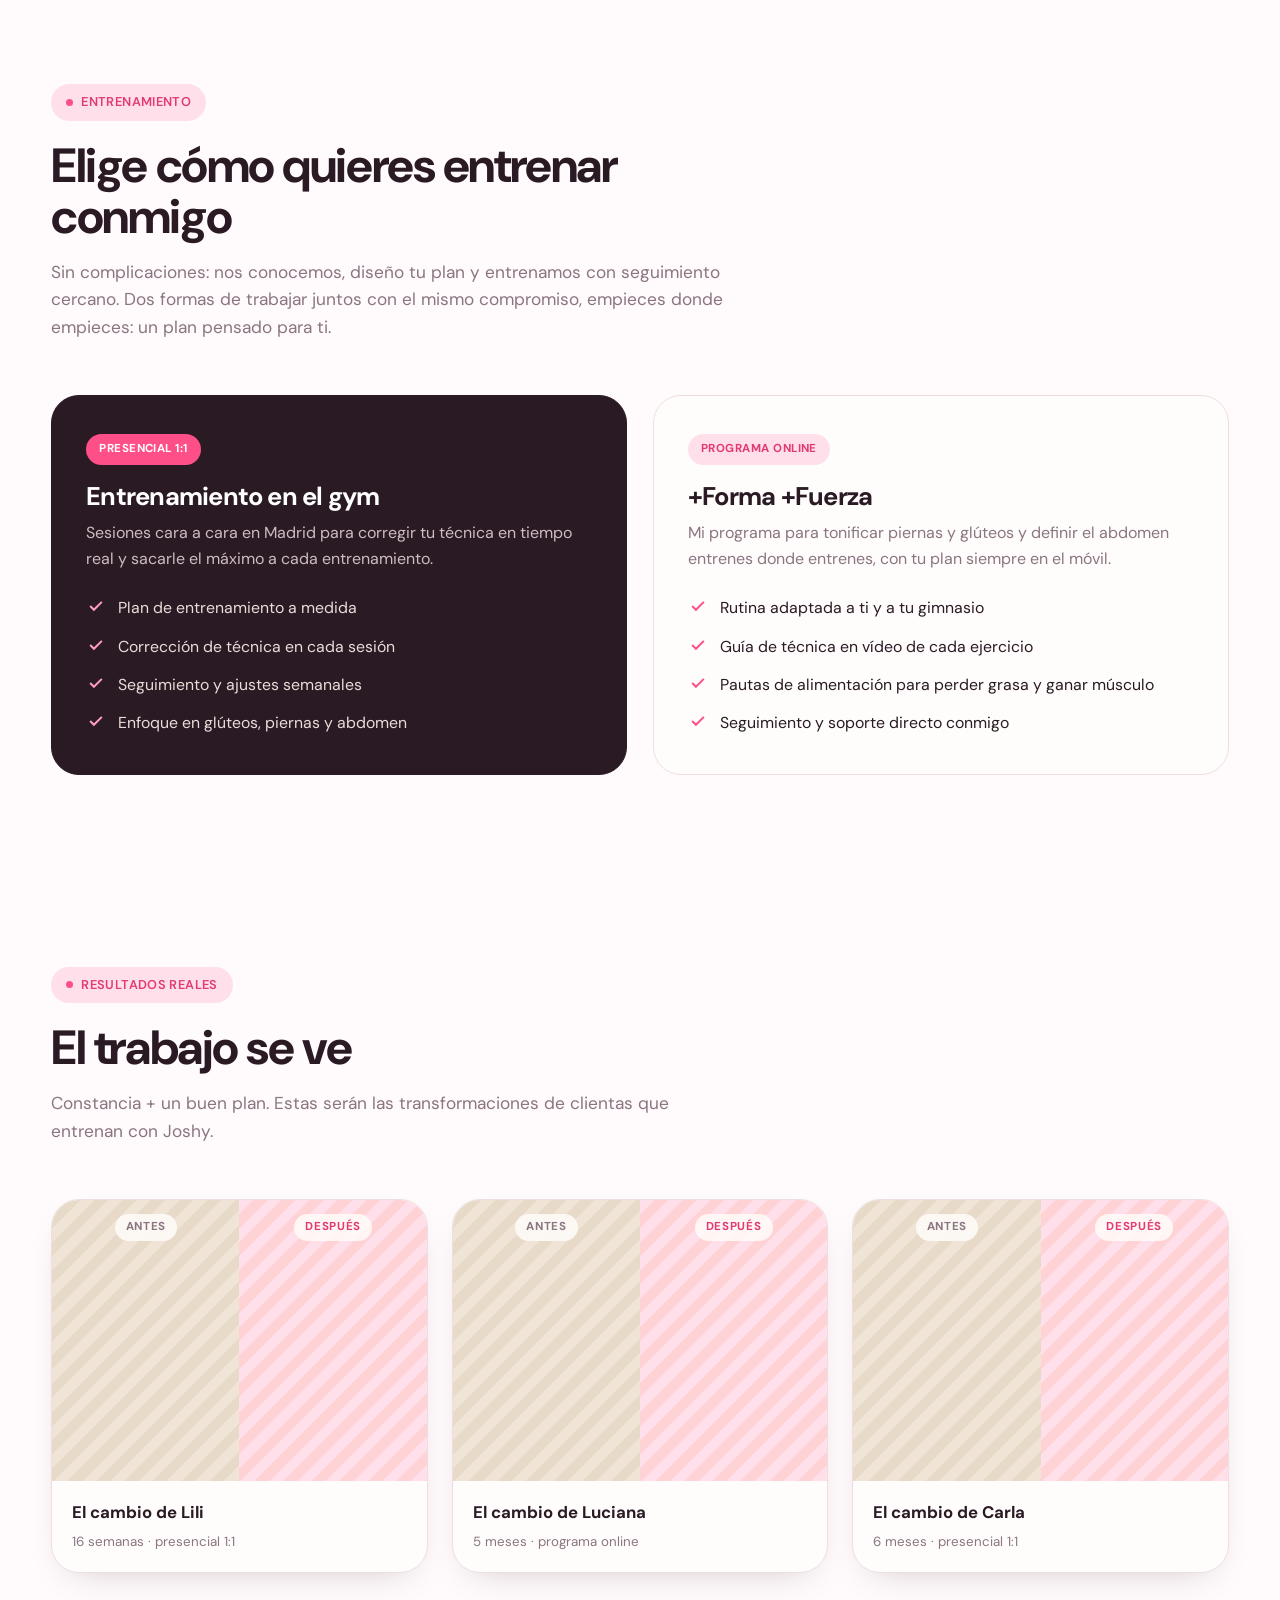
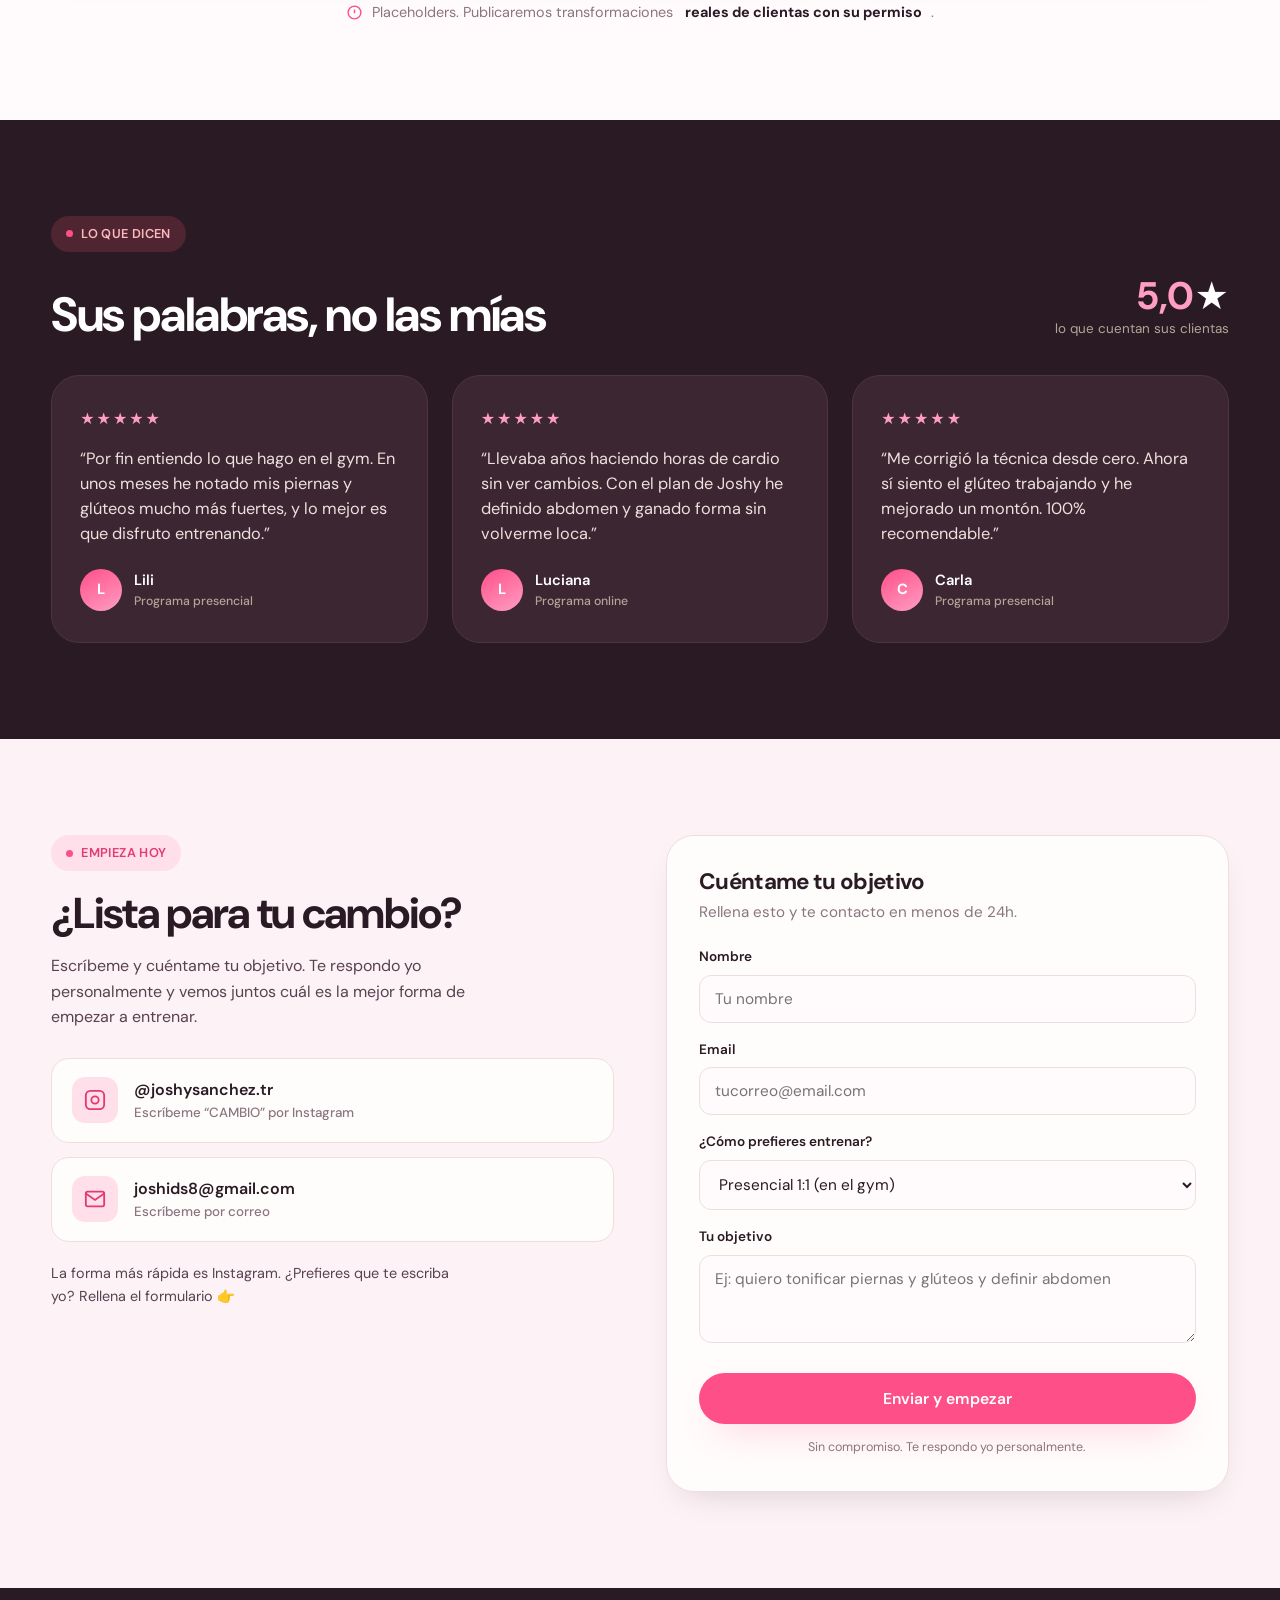
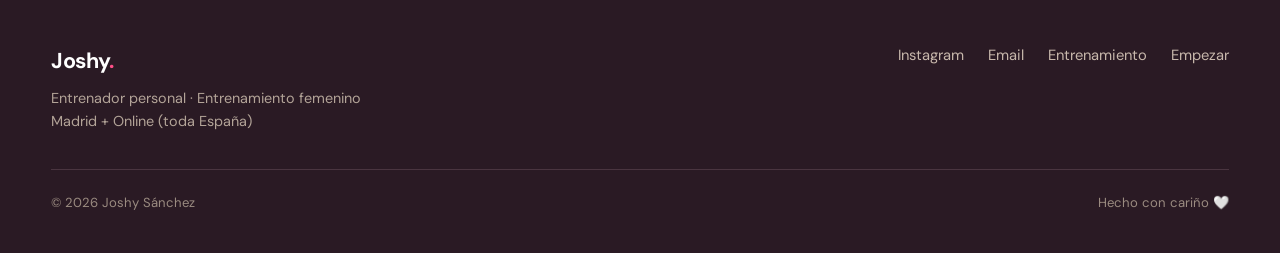
==== commit 2ec30ff3: "Show Joshy's email publicly in contact/footer/JSON-LD (form still routes to Pelayo) Co-Authored-By: " ====
--- a/index.html
+++ b/index.html
@@ -43,7 +43,7 @@
       "description": "Entrenador personal especializado en entrenamiento femenino: glúteos, piernas y abdomen definido con foco en la técnica.",
       "url": "https://joshysancheztrainer.com/",
       "image": "https://joshysancheztrainer.com/images/Joshy-portrait.jpeg",
-      "email": "pelayocouceiro@gmail.com",
+      "email": "joshids8@gmail.com",
       "sameAs": ["https://www.instagram.com/joshysanchez.tr/"],
       "knowsAbout": ["Entrenamiento de fuerza", "Entrenamiento femenino", "Hipertrofia de glúteos y piernas", "Técnica de ejercicio", "Nutrición deportiva"],
       "areaServed": ["Madrid", "España"]
@@ -54,7 +54,7 @@
       "name": "Joshy Sánchez · Entrenamiento personal para mujeres",
       "image": "https://joshysancheztrainer.com/images/Joshy-portrait.jpeg",
       "url": "https://joshysancheztrainer.com/",
-      "email": "pelayocouceiro@gmail.com",
+      "email": "joshids8@gmail.com",
       "priceRange": "€€",
       "founder": {"@id": "https://joshysancheztrainer.com/#joshy"},
       "areaServed": [
@@ -459,15 +459,15 @@
           <span class="ic"><svg viewBox="0 0 24 24" fill="none" stroke="currentColor" stroke-width="2"><rect x="2" y="2" width="20" height="20" rx="5"/><circle cx="12" cy="12" r="4"/><line x1="17.5" y1="6.5" x2="17.5" y2="6.5"/></svg></span>
           <span>@joshysanchez.tr<small>Escríbeme “CAMBIO” por Instagram</small></span>
         </a>
-        <a href="mailto:pelayocouceiro@gmail.com?subject=Quiero%20empezar%20mi%20cambio">
+        <a href="mailto:joshids8@gmail.com?subject=Quiero%20empezar%20mi%20cambio">
           <span class="ic"><svg viewBox="0 0 24 24" fill="none" stroke="currentColor" stroke-width="2"><rect x="2" y="4" width="20" height="16" rx="2"/><path d="m2 6 10 7 10-7"/></svg></span>
-          <span>pelayocouceiro@gmail.com<small>Escríbeme por correo</small></span>
+          <span>joshids8@gmail.com<small>Escríbeme por correo</small></span>
         </a>
       </div>
       <p class="contact-hint">La forma más rápida es Instagram. ¿Prefieres que te escriba yo? Rellena el formulario 👉</p>
     </div>
 
-    <!-- Formspree: crea la cuenta con pelayocouceiro@gmail.com y sustituye "TU_ID" por tu ID real de formspree.io para recibir los mensajes -->
+    <!-- Formspree: crea la cuenta con pelayocouceiro@gmail.com (las consultas del formulario te llegan a ti) y sustituye "TU_ID" por tu ID real de formspree.io -->
     <form action="https://formspree.io/f/TU_ID" method="POST" class="reveal">
       <h3>Cuéntame tu objetivo</h3>
       <p class="sub">Rellena esto y te contacto en menos de 24h.</p>
@@ -507,7 +507,7 @@
       </div>
       <div class="foot-links">
         <a href="https://instagram.com/joshysanchez.tr" target="_blank" rel="noopener">Instagram</a>
-        <a href="mailto:pelayocouceiro@gmail.com">Email</a>
+        <a href="mailto:joshids8@gmail.com">Email</a>
         <a href="#metodos">Entrenamiento</a>
         <a href="#contacto">Empezar</a>
       </div>
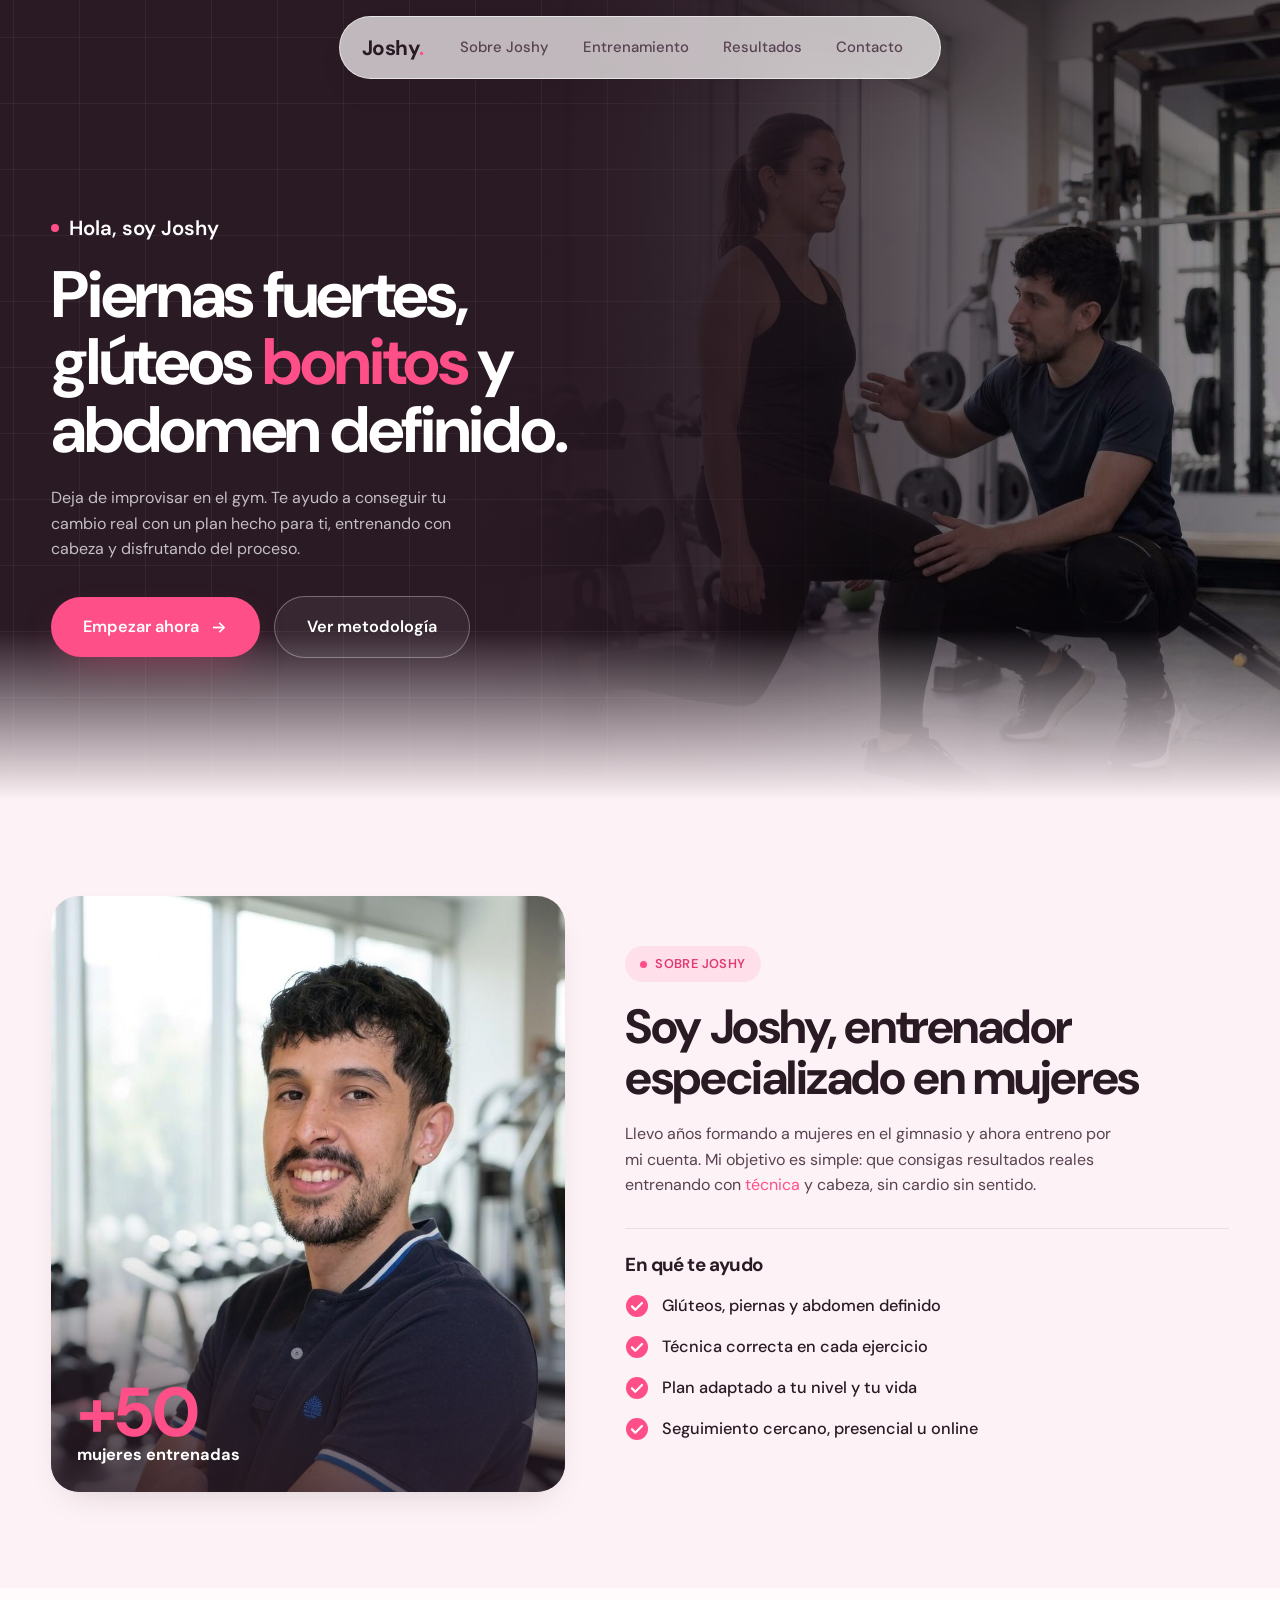
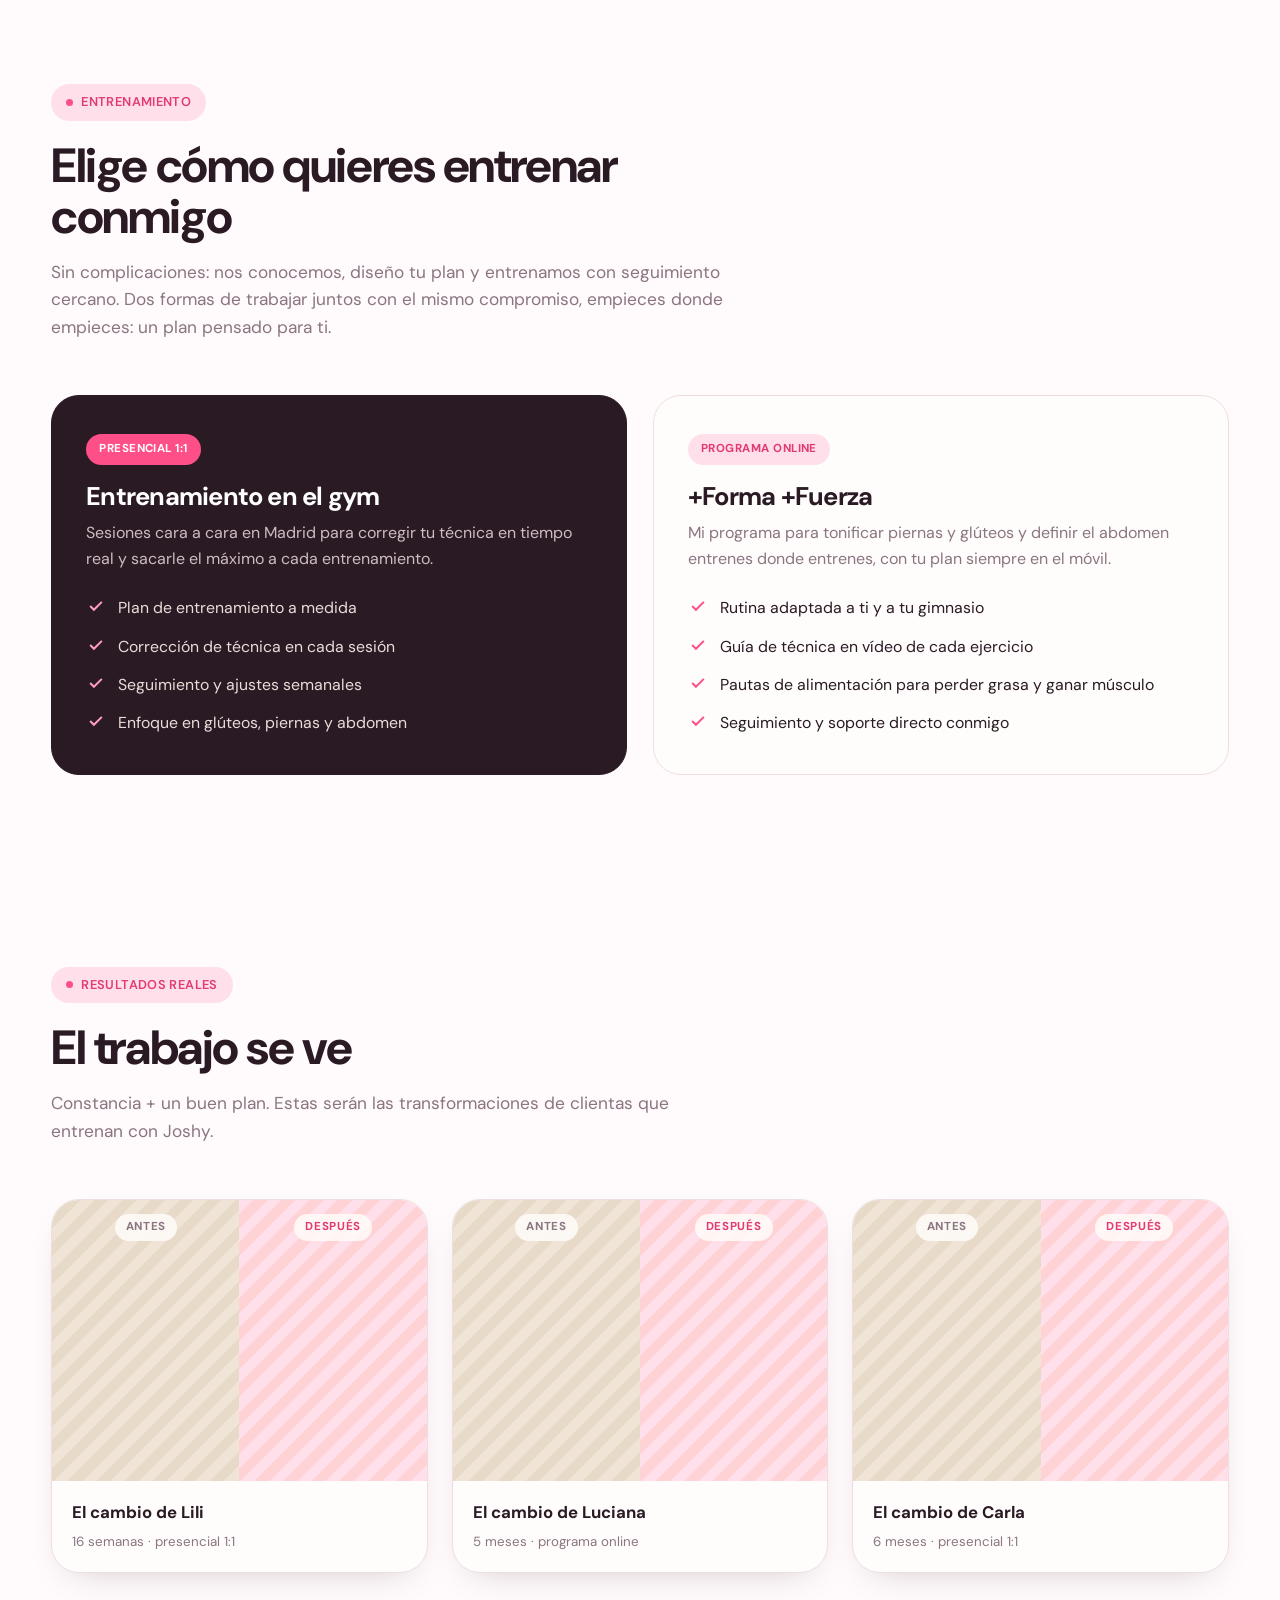
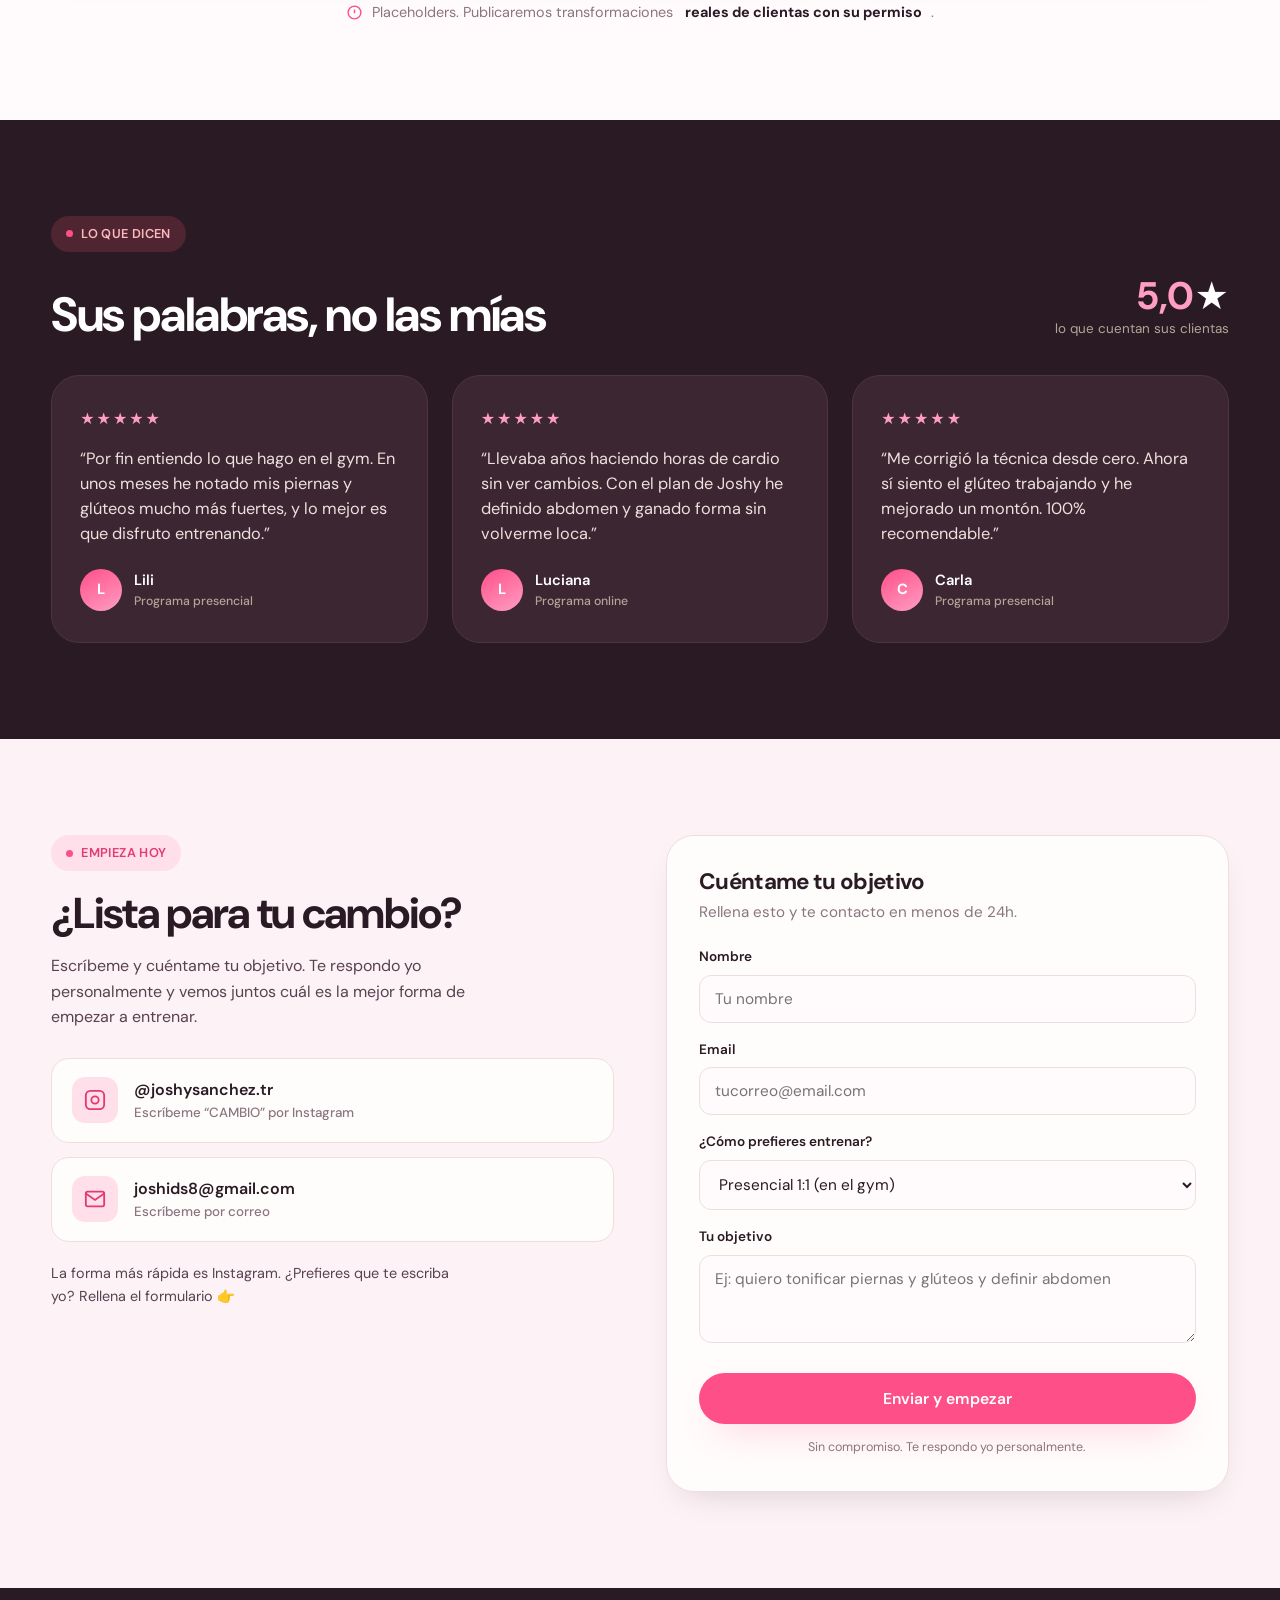
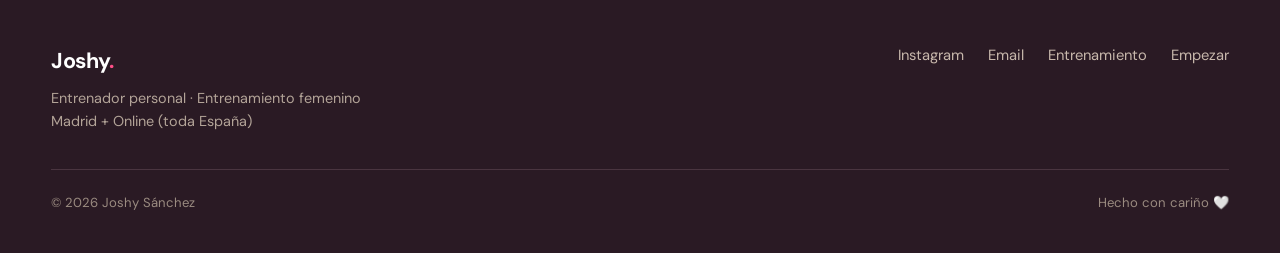
==== commit b07db407: "Soften hero-to-next-section transition with a bottom fade into --sand Co-Authored-By: Claude Opus 4." ====
--- a/index.html
+++ b/index.html
@@ -153,6 +153,8 @@
 
   /* Hero — full-bleed dark section (edge to edge, no frame) */
   .hero{position:relative;overflow:hidden;background:var(--ink);min-height:min(92vh,800px);display:flex;align-items:center;padding:clamp(104px,14vh,160px) 0 56px}
+  /* soft fade from the hero into the next (light) section */
+  .hero::after{content:"";position:absolute;left:0;right:0;bottom:0;height:170px;z-index:2;pointer-events:none;background:linear-gradient(180deg,transparent,var(--sand))}
   .hero-media{position:absolute;top:0;right:0;bottom:0;width:64%;z-index:0;-webkit-mask-image:linear-gradient(90deg,transparent 0,#000 48%);mask-image:linear-gradient(90deg,transparent 0,#000 48%)}
   .hero-media img{width:100%;height:100%;object-fit:cover;object-position:center 24%;filter:brightness(.72) contrast(1.04) saturate(.82)}
   .hero-media::after{content:"";position:absolute;inset:0;background:linear-gradient(90deg,var(--ink),rgba(42,26,36,.15));mix-blend-mode:multiply}
@@ -176,6 +178,7 @@
     .hero-media img{object-position:center 18%}
     .hero-overlay{background:linear-gradient(180deg,rgba(42,26,36,.2) 0%,rgba(42,26,36,.5) 40%,rgba(42,26,36,.95) 82%)}
     .hero-overlay::after{display:none}
+    .hero::after{display:none}
     .hero-grid-lines{mask-image:linear-gradient(180deg,#000,transparent 60%)}
     .hero-content{padding:36px 0 44px;max-width:none}
   }
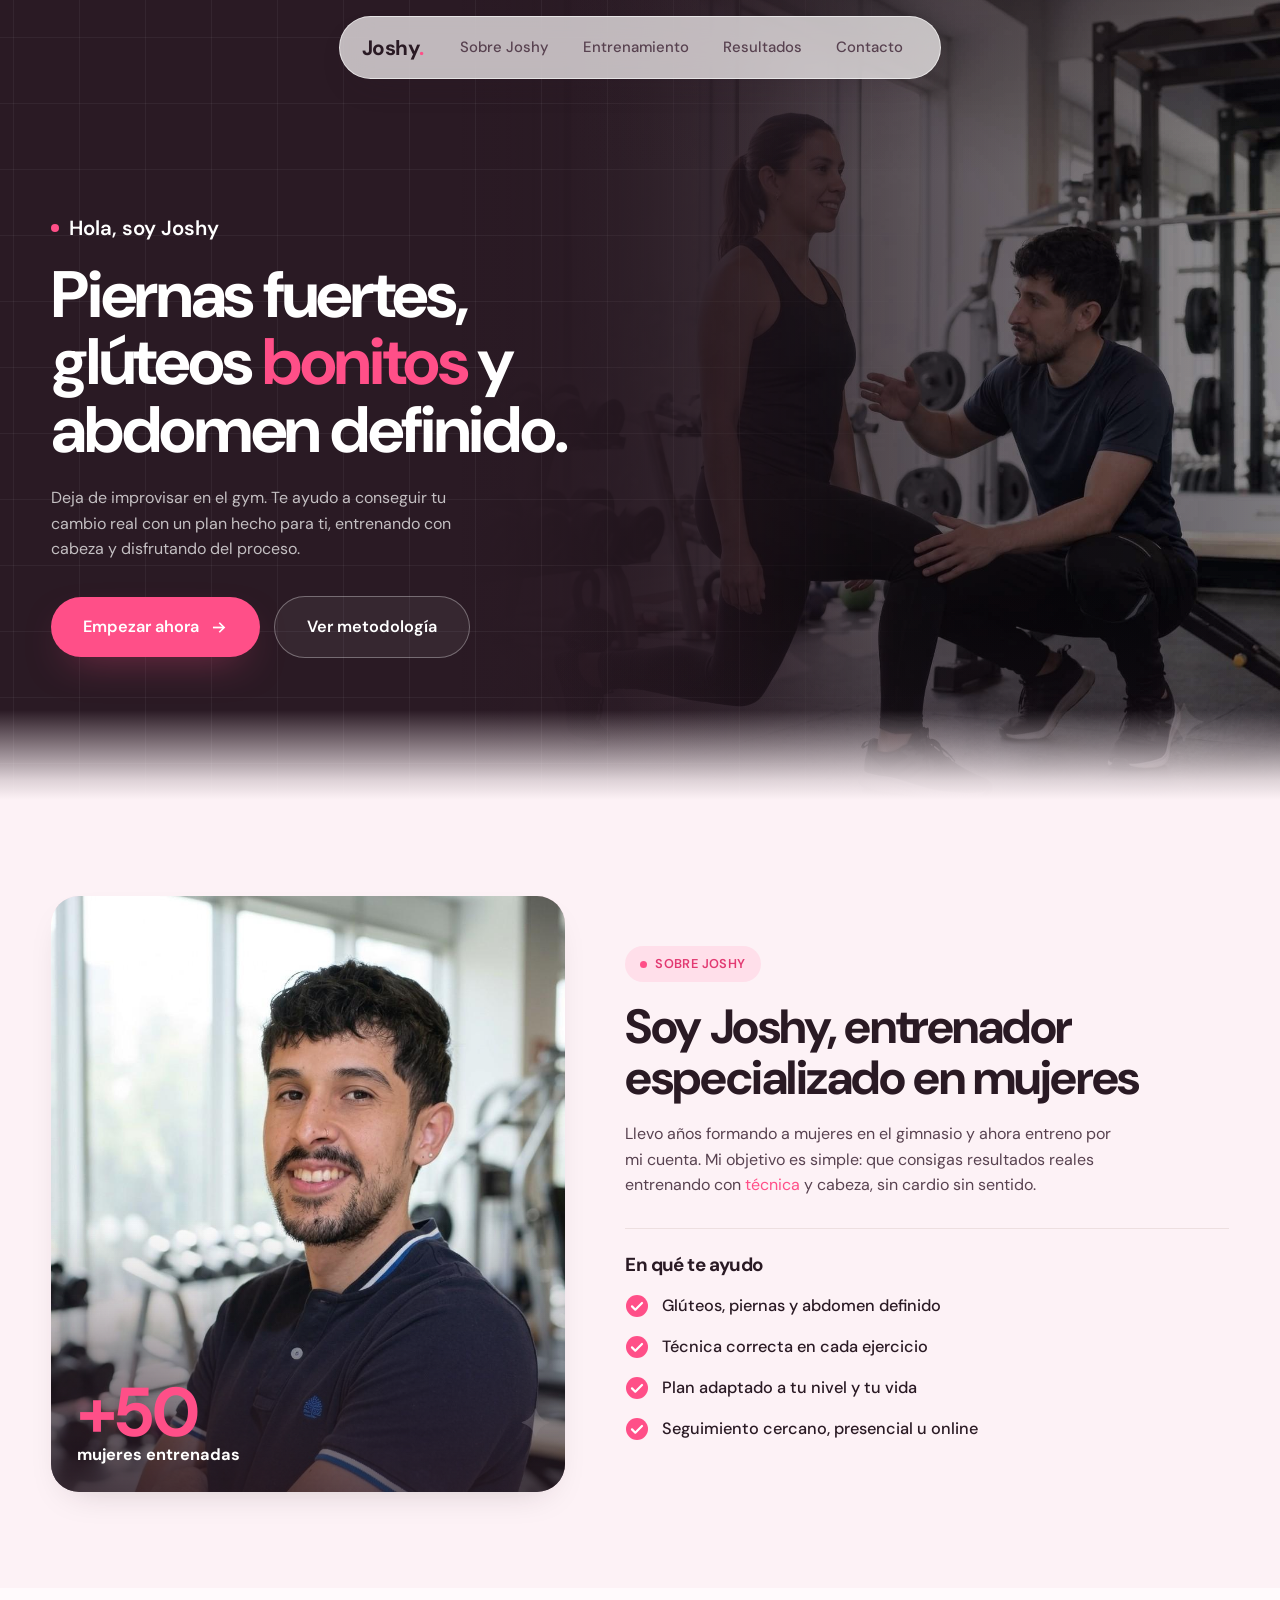
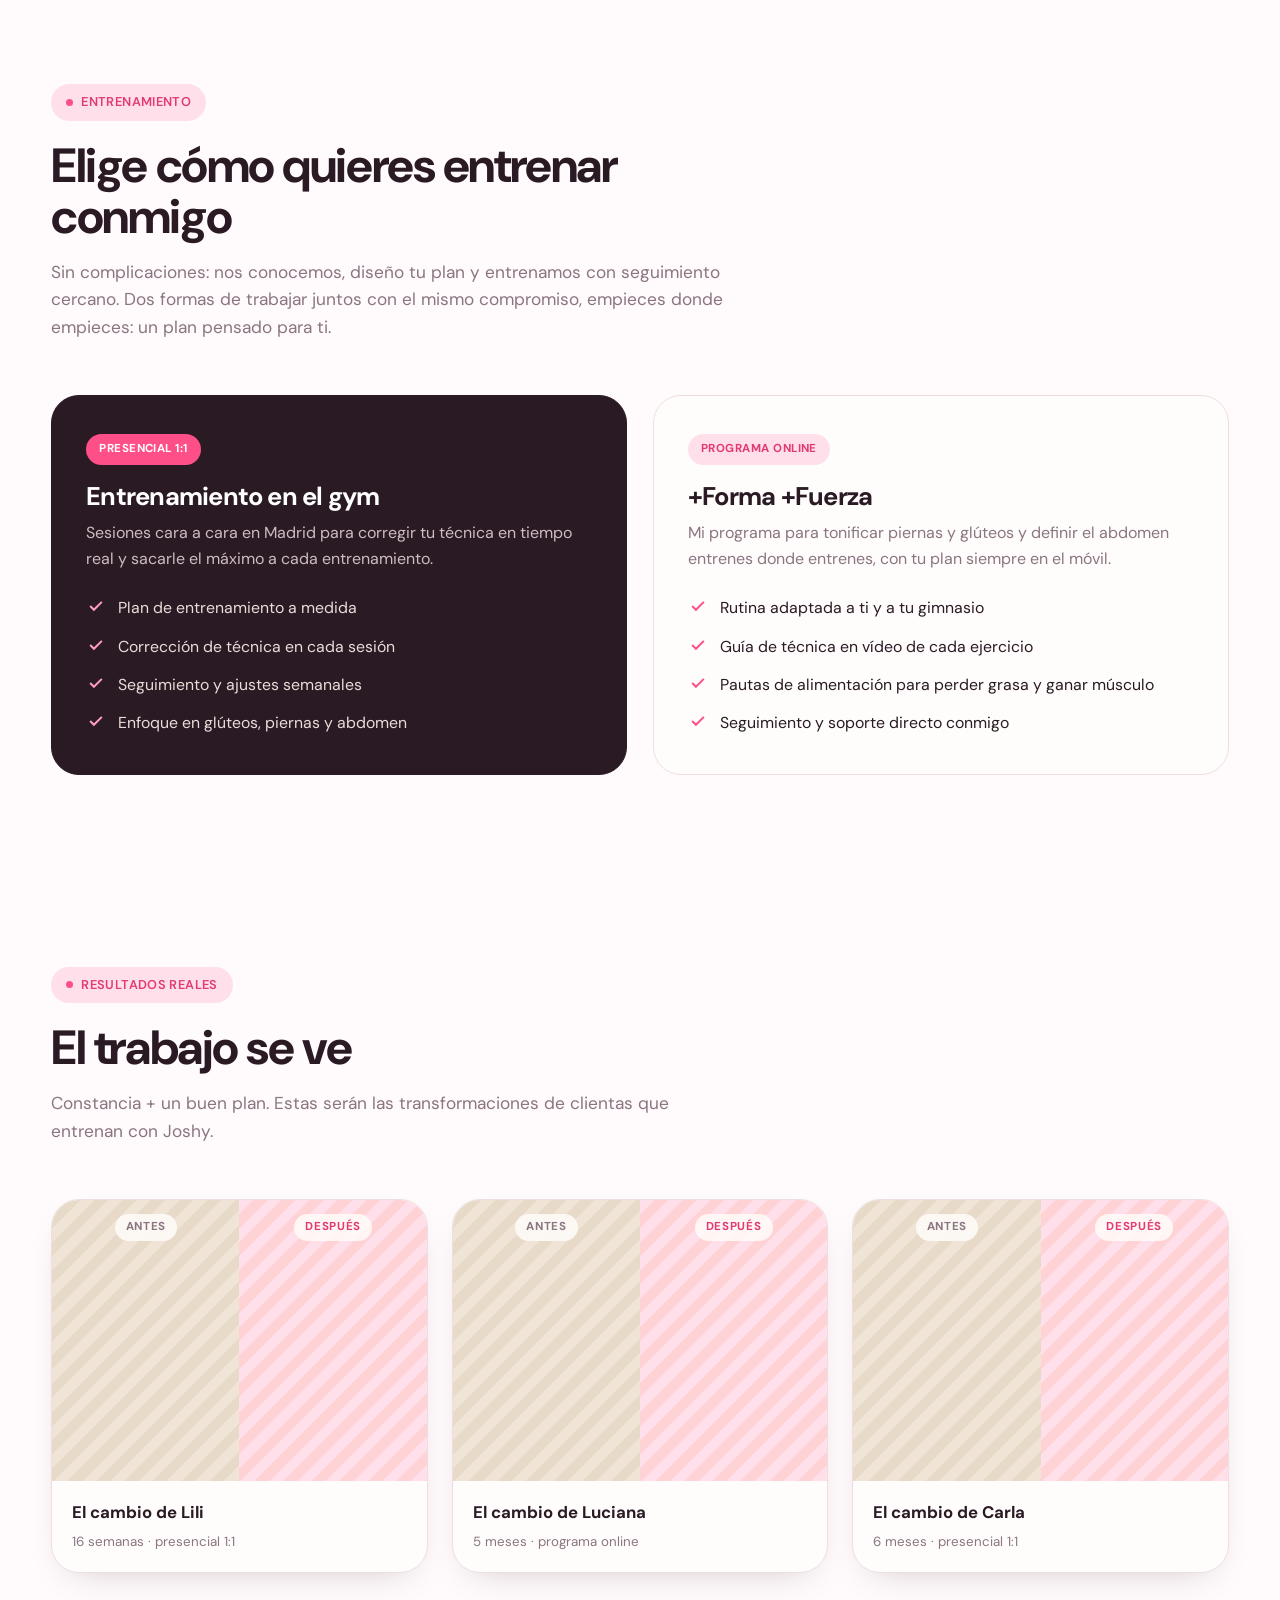
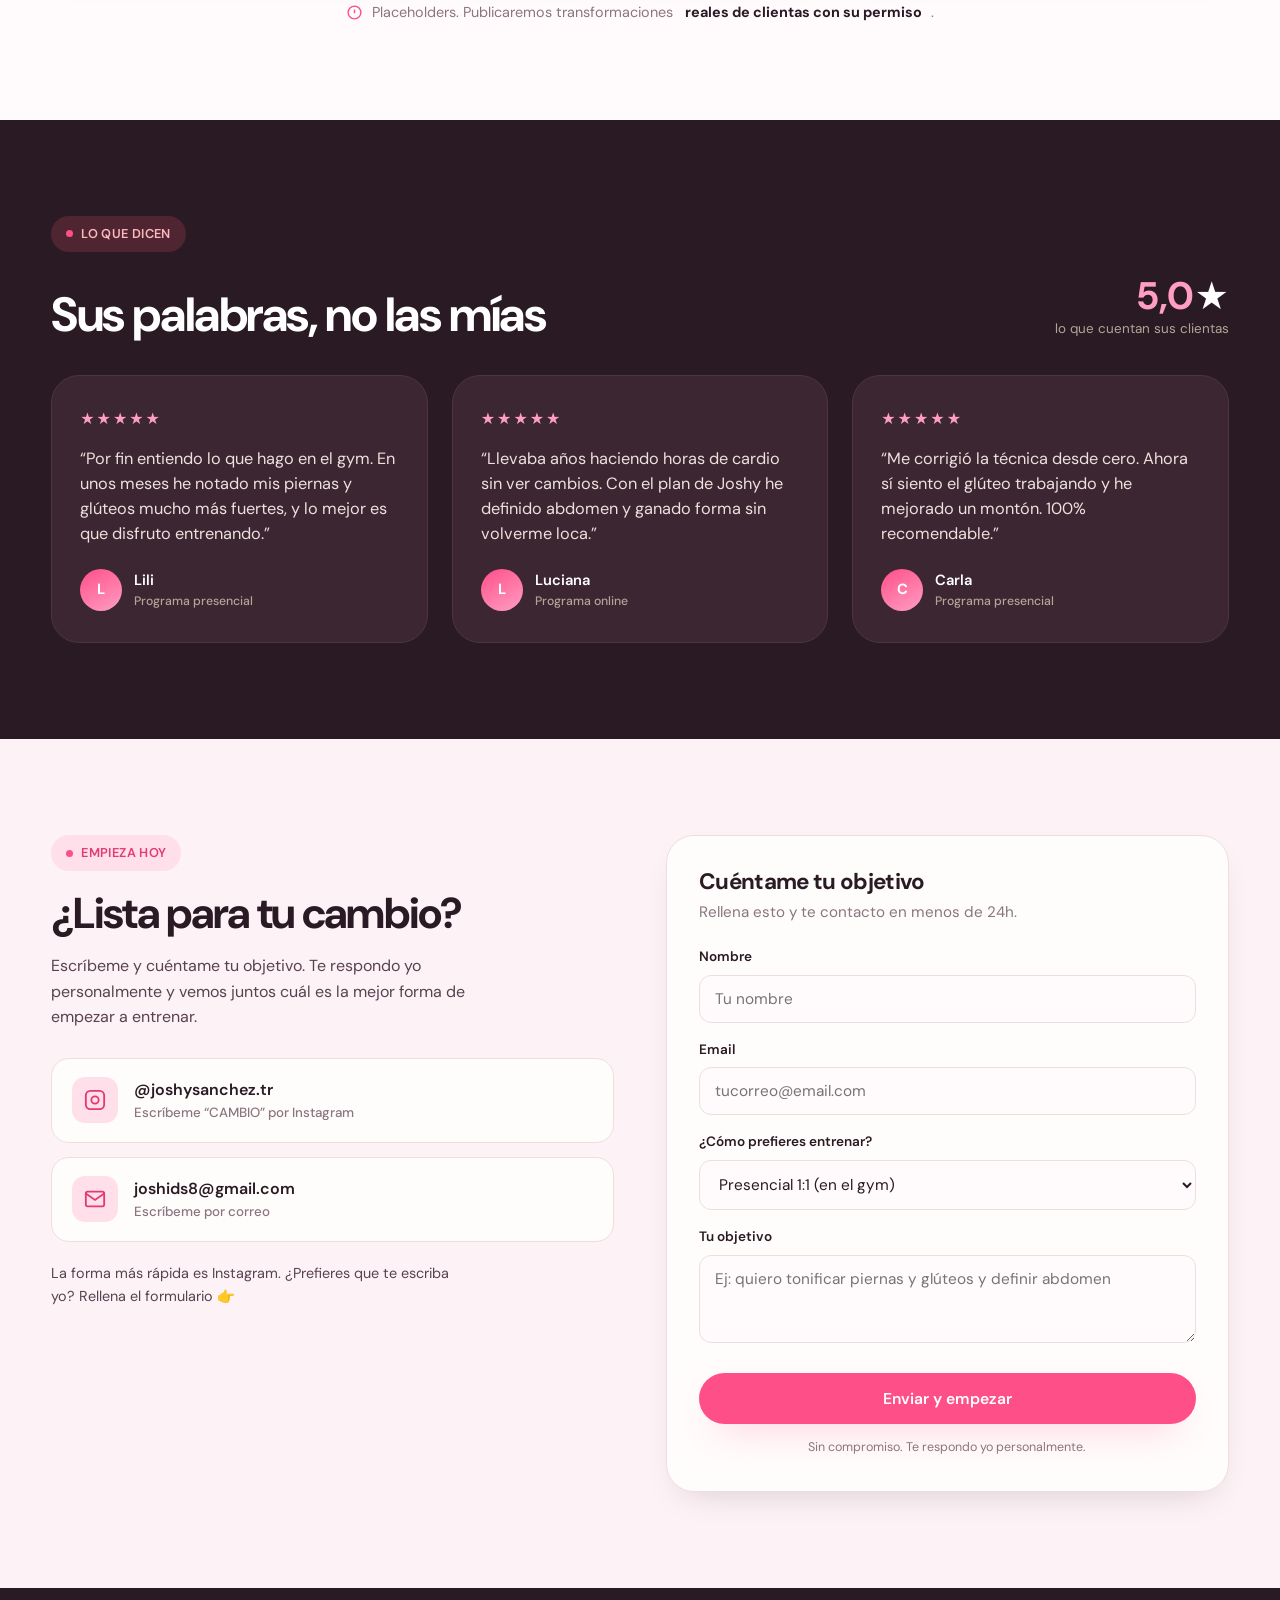
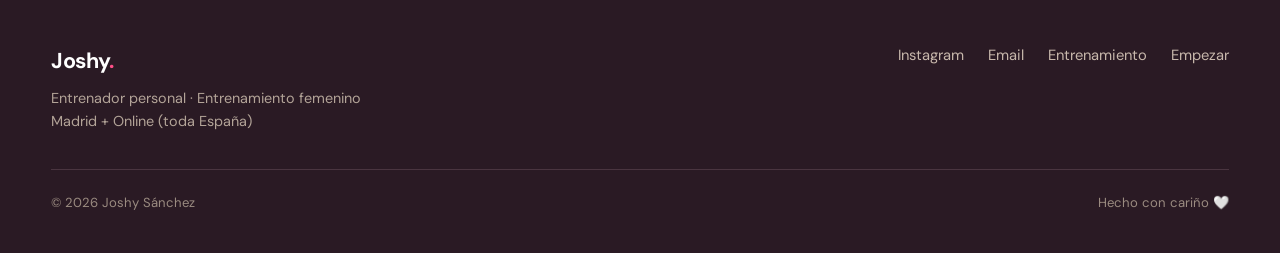
==== commit b43553e1: "Make hero seam softener subtle (90px edge fade, clear of the CTAs) Co-Authored-By: Claude Opus 4.8 (" ====
--- a/index.html
+++ b/index.html
@@ -153,8 +153,8 @@
 
   /* Hero — full-bleed dark section (edge to edge, no frame) */
   .hero{position:relative;overflow:hidden;background:var(--ink);min-height:min(92vh,800px);display:flex;align-items:center;padding:clamp(104px,14vh,160px) 0 56px}
-  /* soft fade from the hero into the next (light) section */
-  .hero::after{content:"";position:absolute;left:0;right:0;bottom:0;height:170px;z-index:2;pointer-events:none;background:linear-gradient(180deg,transparent,var(--sand))}
+  /* subtle seam softener at the very bottom edge — kept short so it never reaches the CTAs */
+  .hero::after{content:"";position:absolute;left:0;right:0;bottom:0;height:90px;z-index:2;pointer-events:none;background:linear-gradient(180deg,transparent,rgba(253,242,246,.85) 78%,var(--sand))}
   .hero-media{position:absolute;top:0;right:0;bottom:0;width:64%;z-index:0;-webkit-mask-image:linear-gradient(90deg,transparent 0,#000 48%);mask-image:linear-gradient(90deg,transparent 0,#000 48%)}
   .hero-media img{width:100%;height:100%;object-fit:cover;object-position:center 24%;filter:brightness(.72) contrast(1.04) saturate(.82)}
   .hero-media::after{content:"";position:absolute;inset:0;background:linear-gradient(90deg,var(--ink),rgba(42,26,36,.15));mix-blend-mode:multiply}
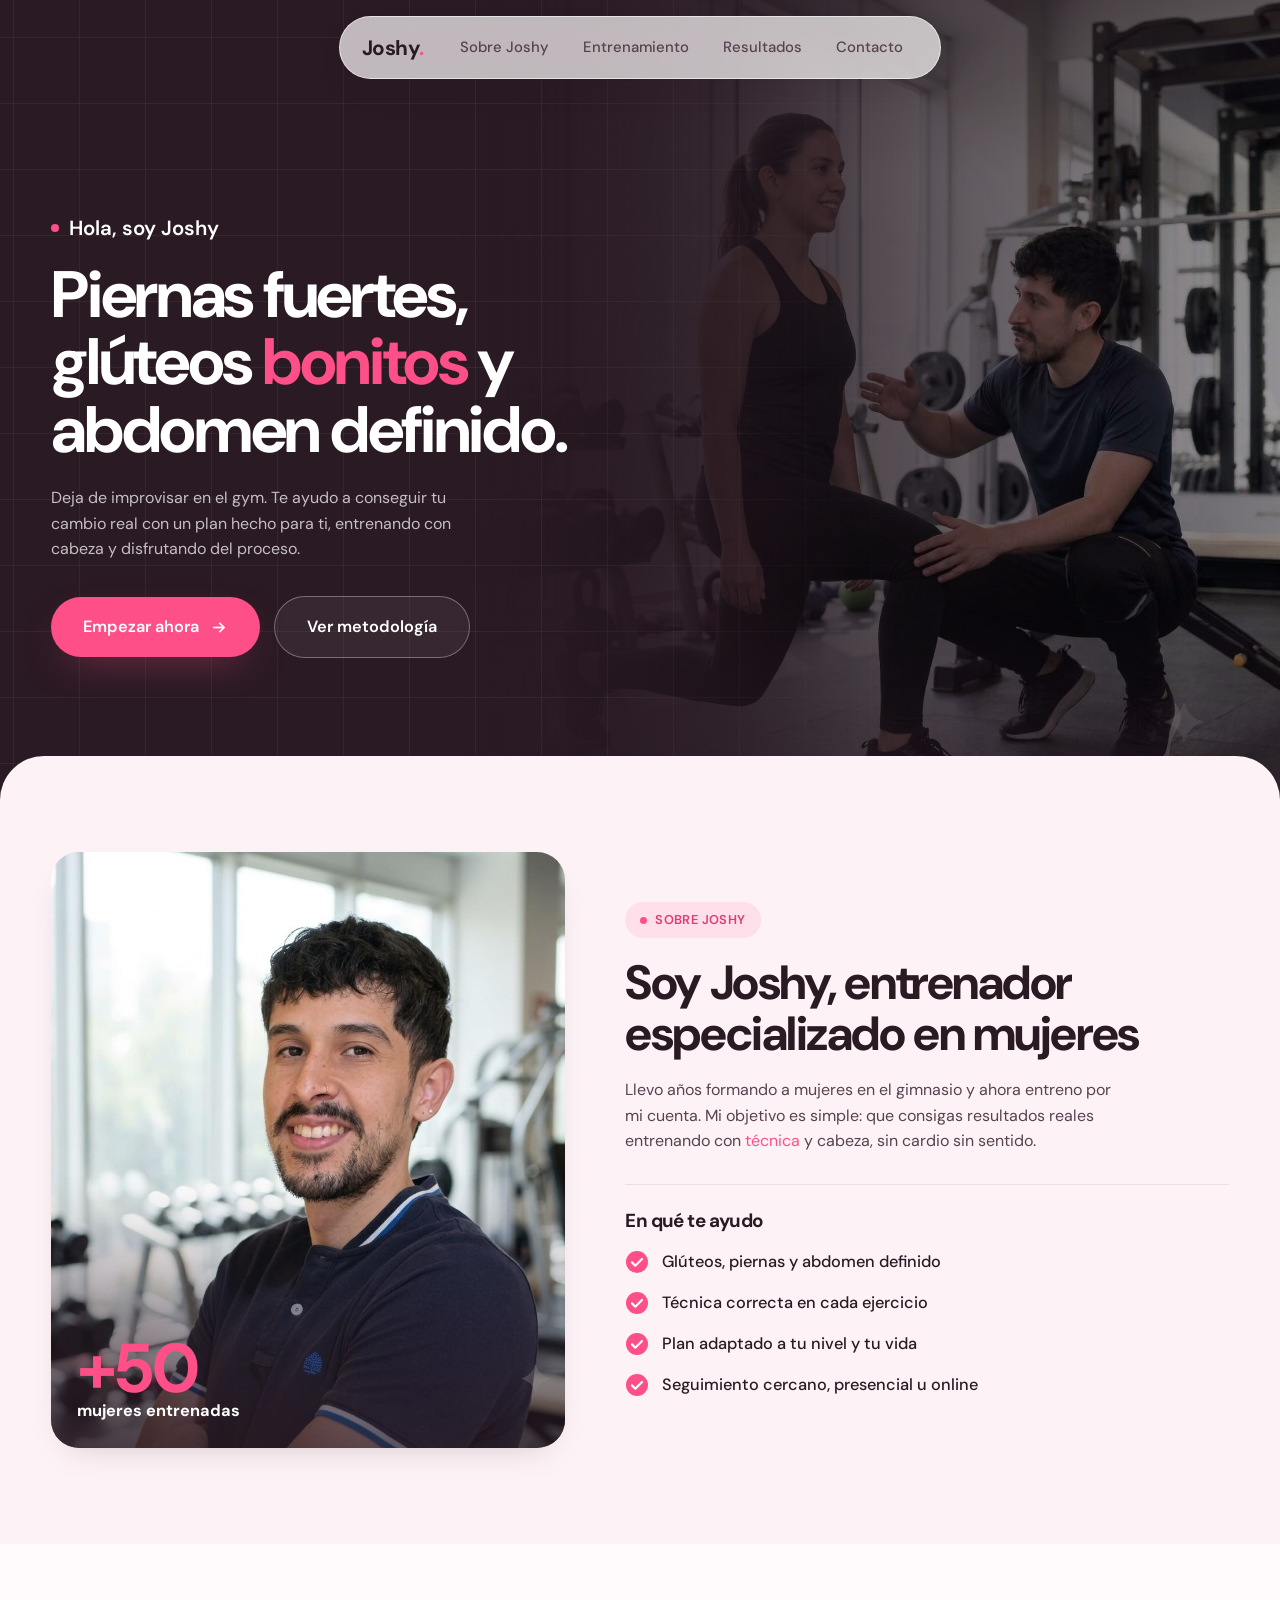
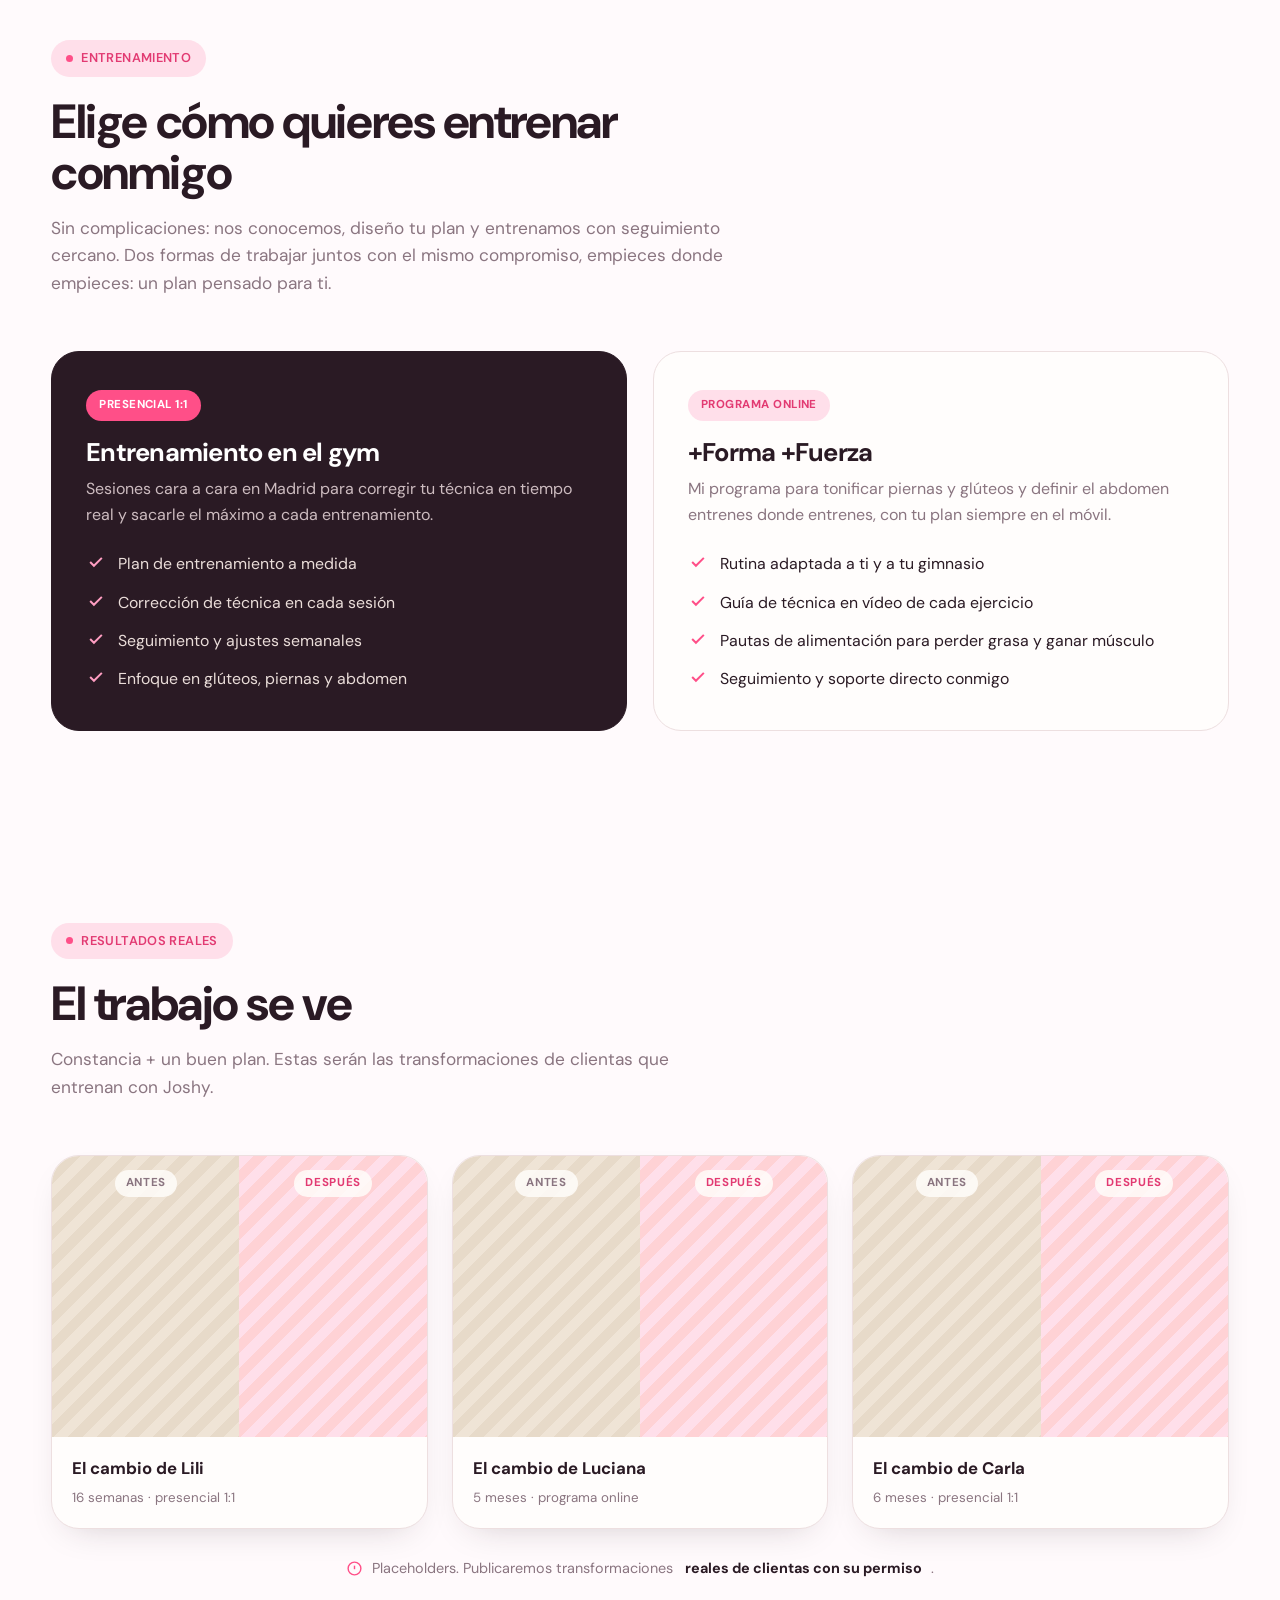
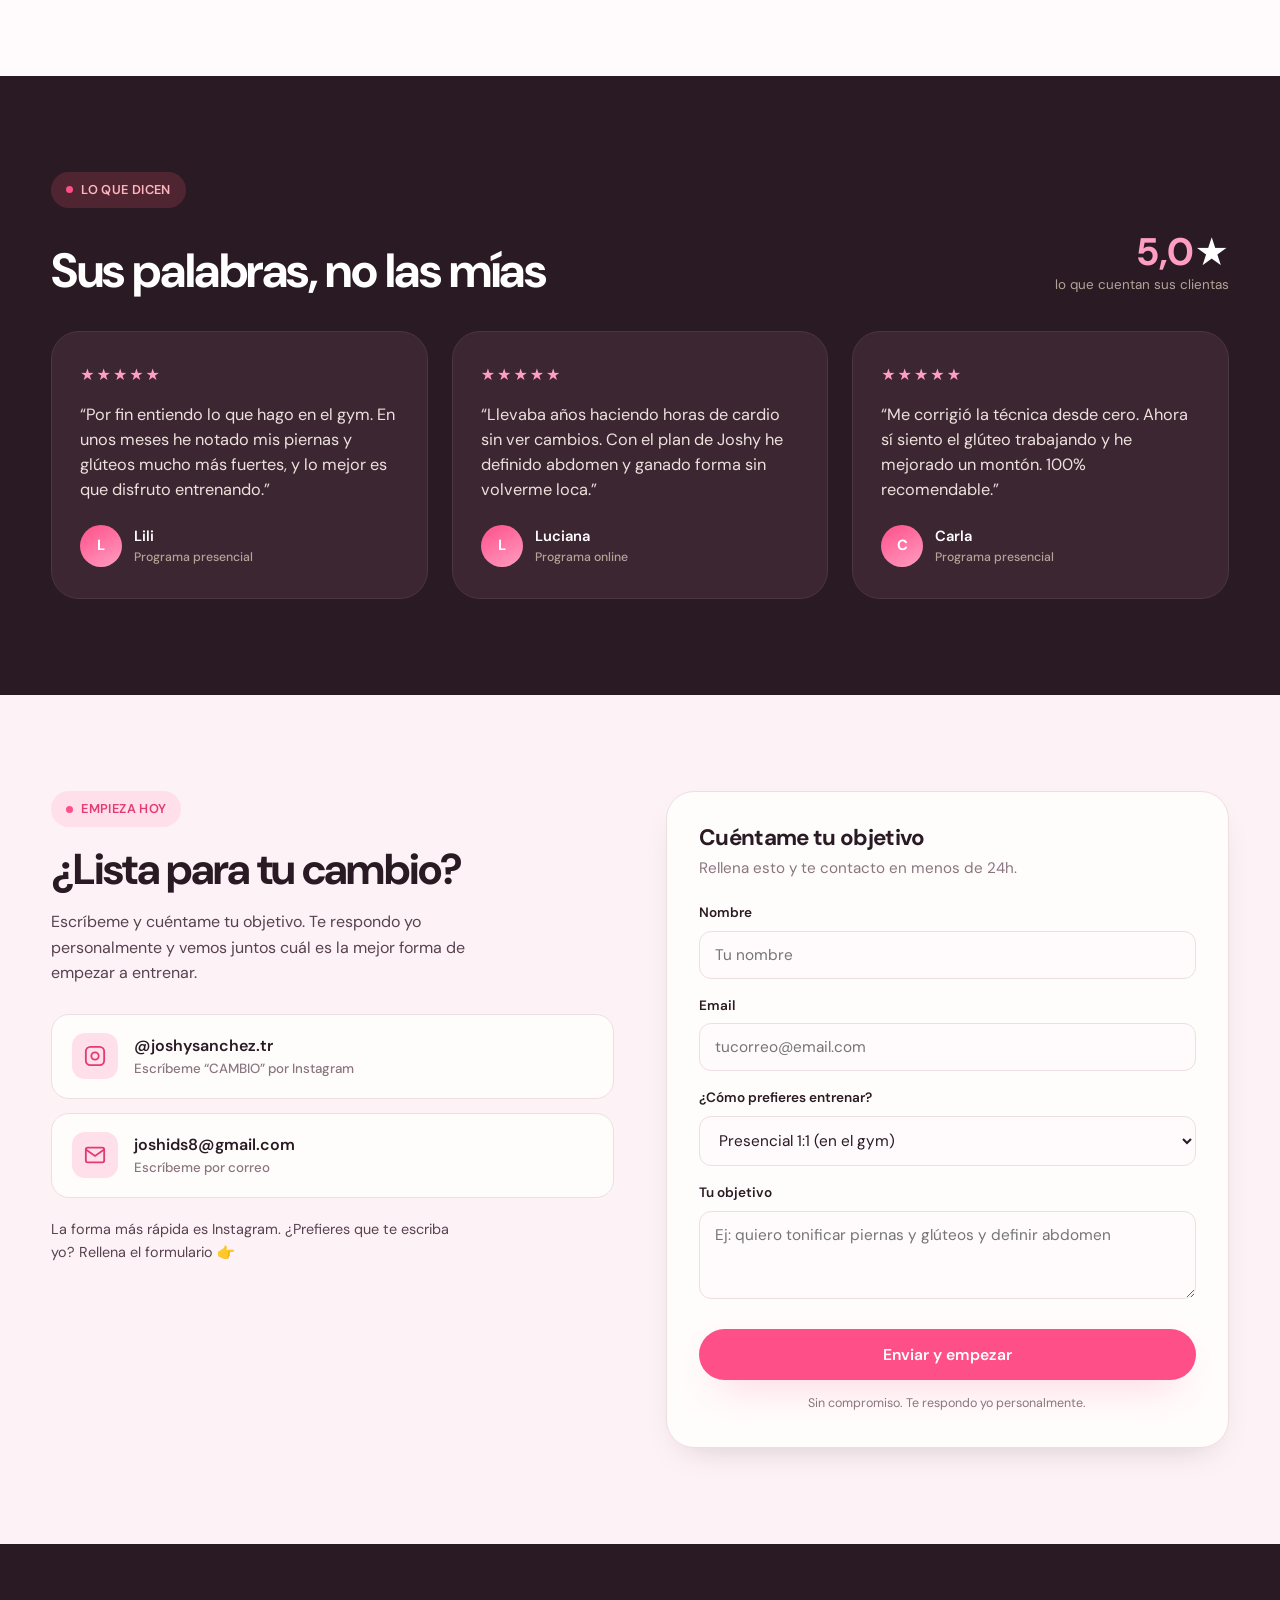
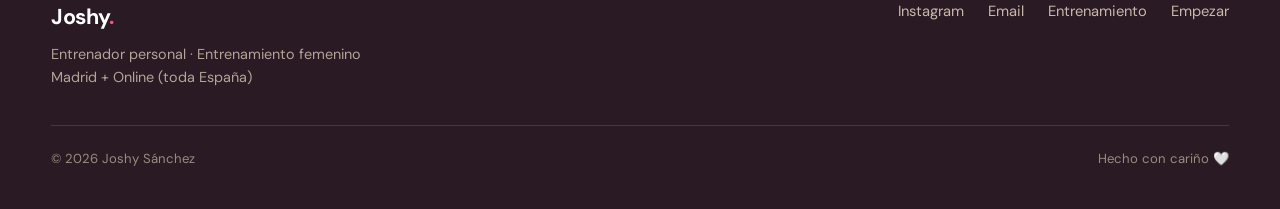
==== commit f2e76f9c: "Replace hero fade with a light sheet rising over the hero (rounded top corners) Co-Authored-By: Clau" ====
--- a/index.html
+++ b/index.html
@@ -153,8 +153,6 @@
 
   /* Hero — full-bleed dark section (edge to edge, no frame) */
   .hero{position:relative;overflow:hidden;background:var(--ink);min-height:min(92vh,800px);display:flex;align-items:center;padding:clamp(104px,14vh,160px) 0 56px}
-  /* subtle seam softener at the very bottom edge — kept short so it never reaches the CTAs */
-  .hero::after{content:"";position:absolute;left:0;right:0;bottom:0;height:90px;z-index:2;pointer-events:none;background:linear-gradient(180deg,transparent,rgba(253,242,246,.85) 78%,var(--sand))}
   .hero-media{position:absolute;top:0;right:0;bottom:0;width:64%;z-index:0;-webkit-mask-image:linear-gradient(90deg,transparent 0,#000 48%);mask-image:linear-gradient(90deg,transparent 0,#000 48%)}
   .hero-media img{width:100%;height:100%;object-fit:cover;object-position:center 24%;filter:brightness(.72) contrast(1.04) saturate(.82)}
   .hero-media::after{content:"";position:absolute;inset:0;background:linear-gradient(90deg,var(--ink),rgba(42,26,36,.15));mix-blend-mode:multiply}
@@ -178,13 +176,12 @@
     .hero-media img{object-position:center 18%}
     .hero-overlay{background:linear-gradient(180deg,rgba(42,26,36,.2) 0%,rgba(42,26,36,.5) 40%,rgba(42,26,36,.95) 82%)}
     .hero-overlay::after{display:none}
-    .hero::after{display:none}
     .hero-grid-lines{mask-image:linear-gradient(180deg,#000,transparent 60%)}
     .hero-content{padding:36px 0 44px;max-width:none}
   }
 
-  /* About */
-  .about{background:var(--sand)}
+  /* About — light sheet that rises over the dark hero with rounded top corners */
+  .about{background:var(--sand);position:relative;z-index:2;margin-top:-44px;border-radius:44px 44px 0 0}
   .about-grid{display:grid;grid-template-columns:.92fr 1.08fr;gap:60px;align-items:center}
   .about-photo{position:relative;aspect-ratio:1/1.16;border-radius:var(--r-lg);overflow:hidden;background:linear-gradient(160deg,var(--coral-soft),#ffd0e2);box-shadow:var(--shadow-soft)}
   .about-photo img{width:100%;height:100%;object-fit:cover;object-position:center 14%;display:block}
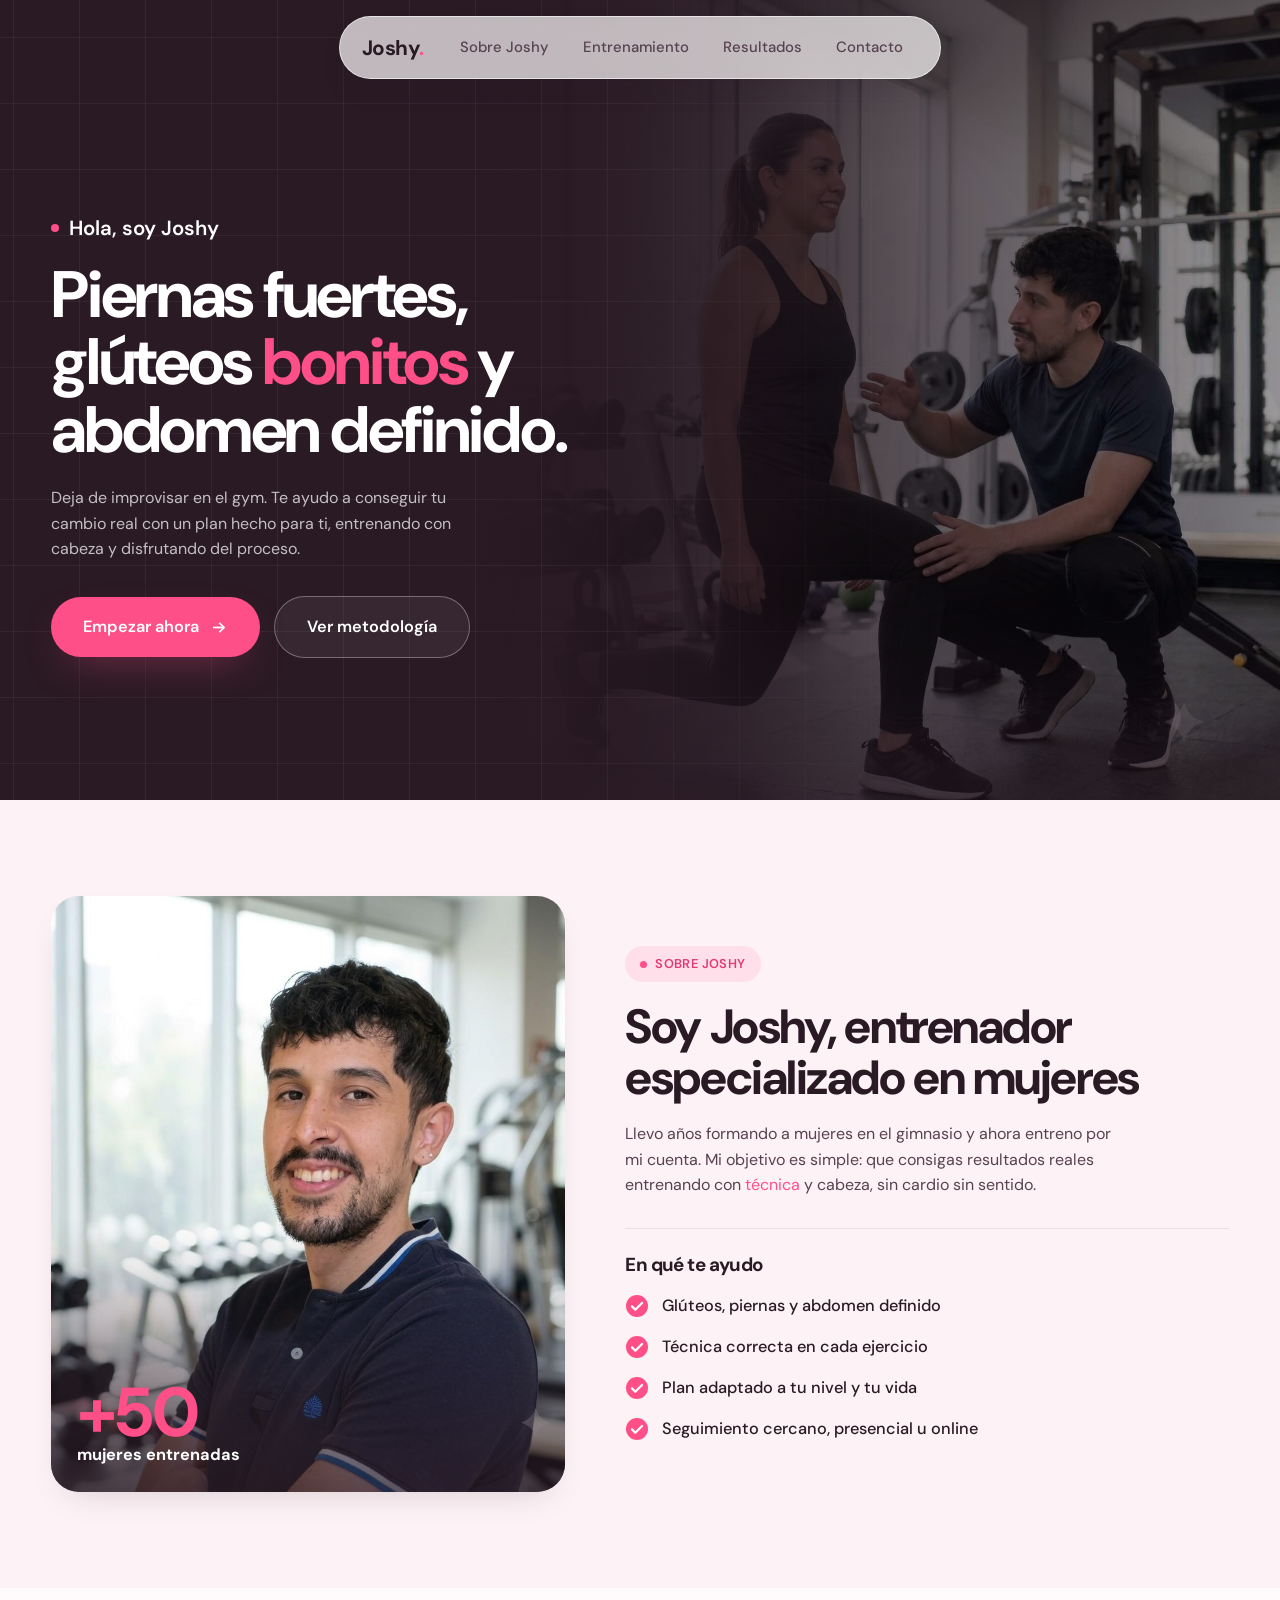
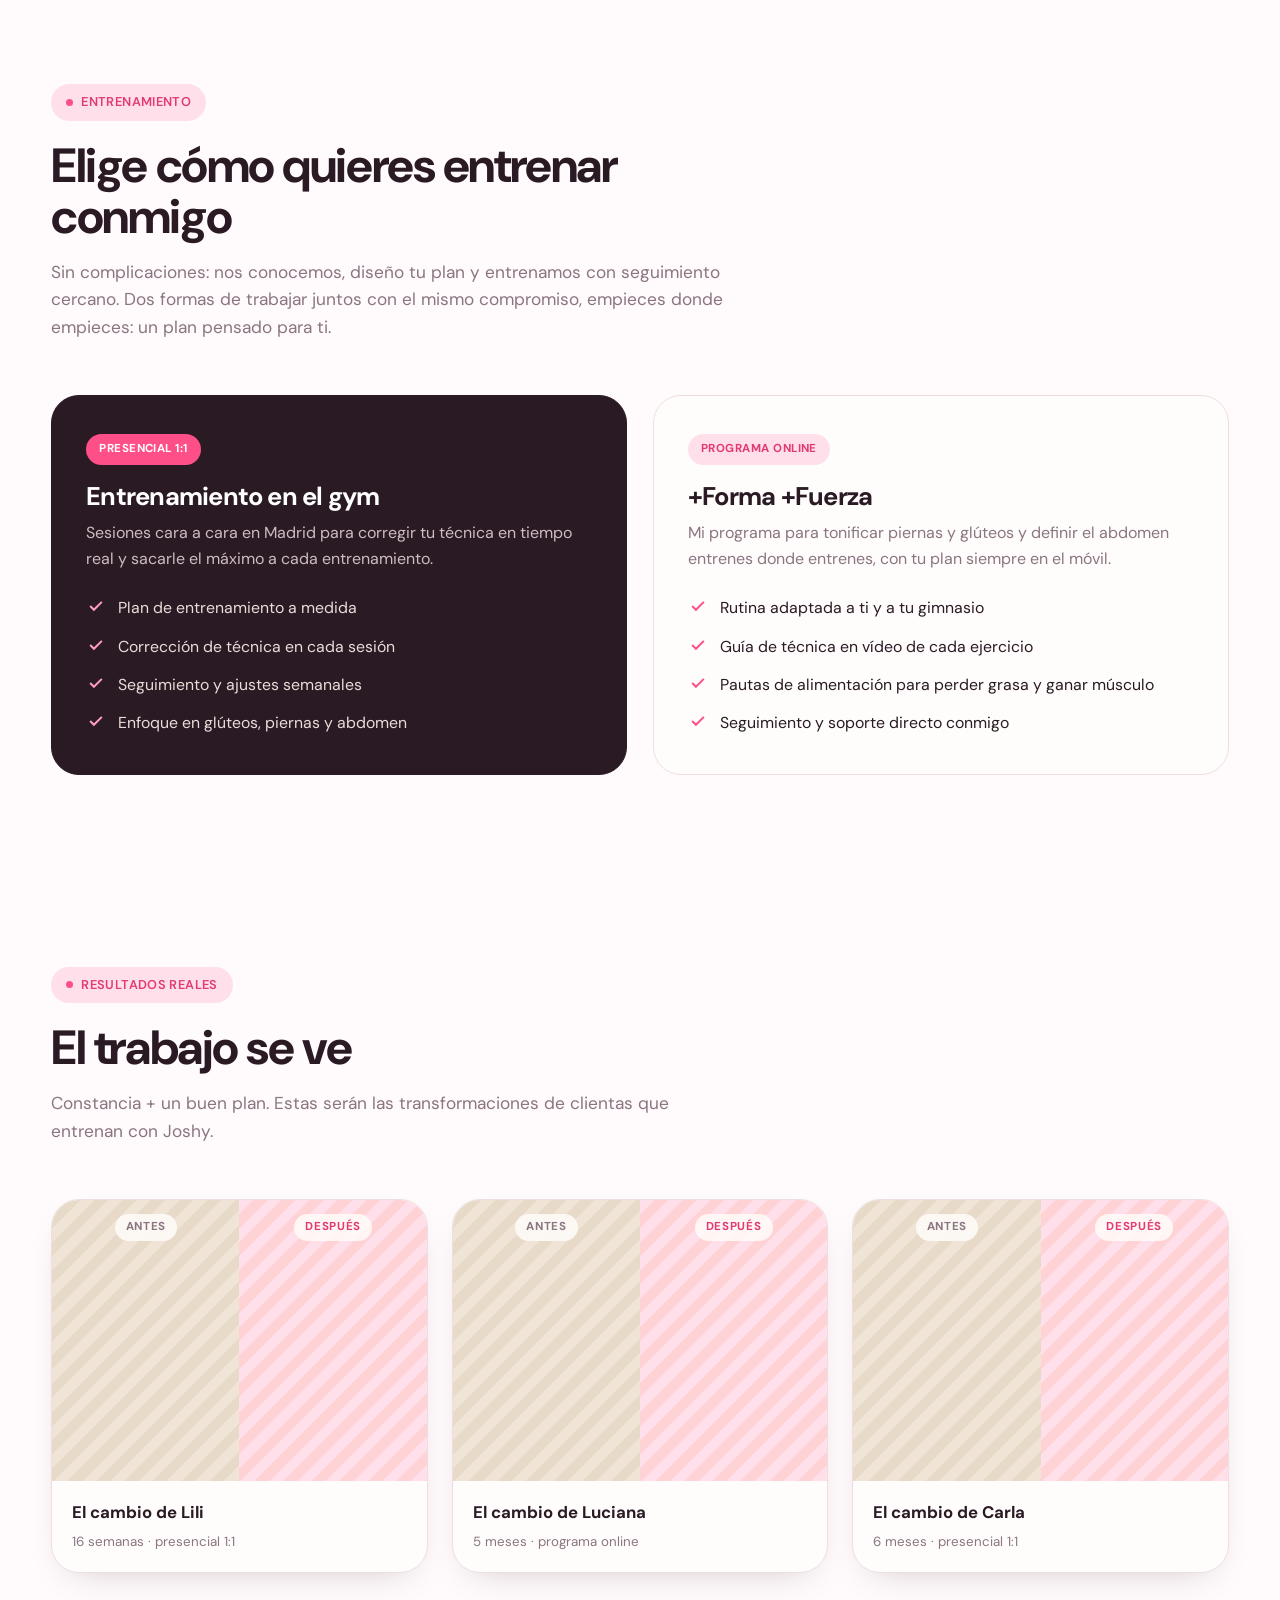
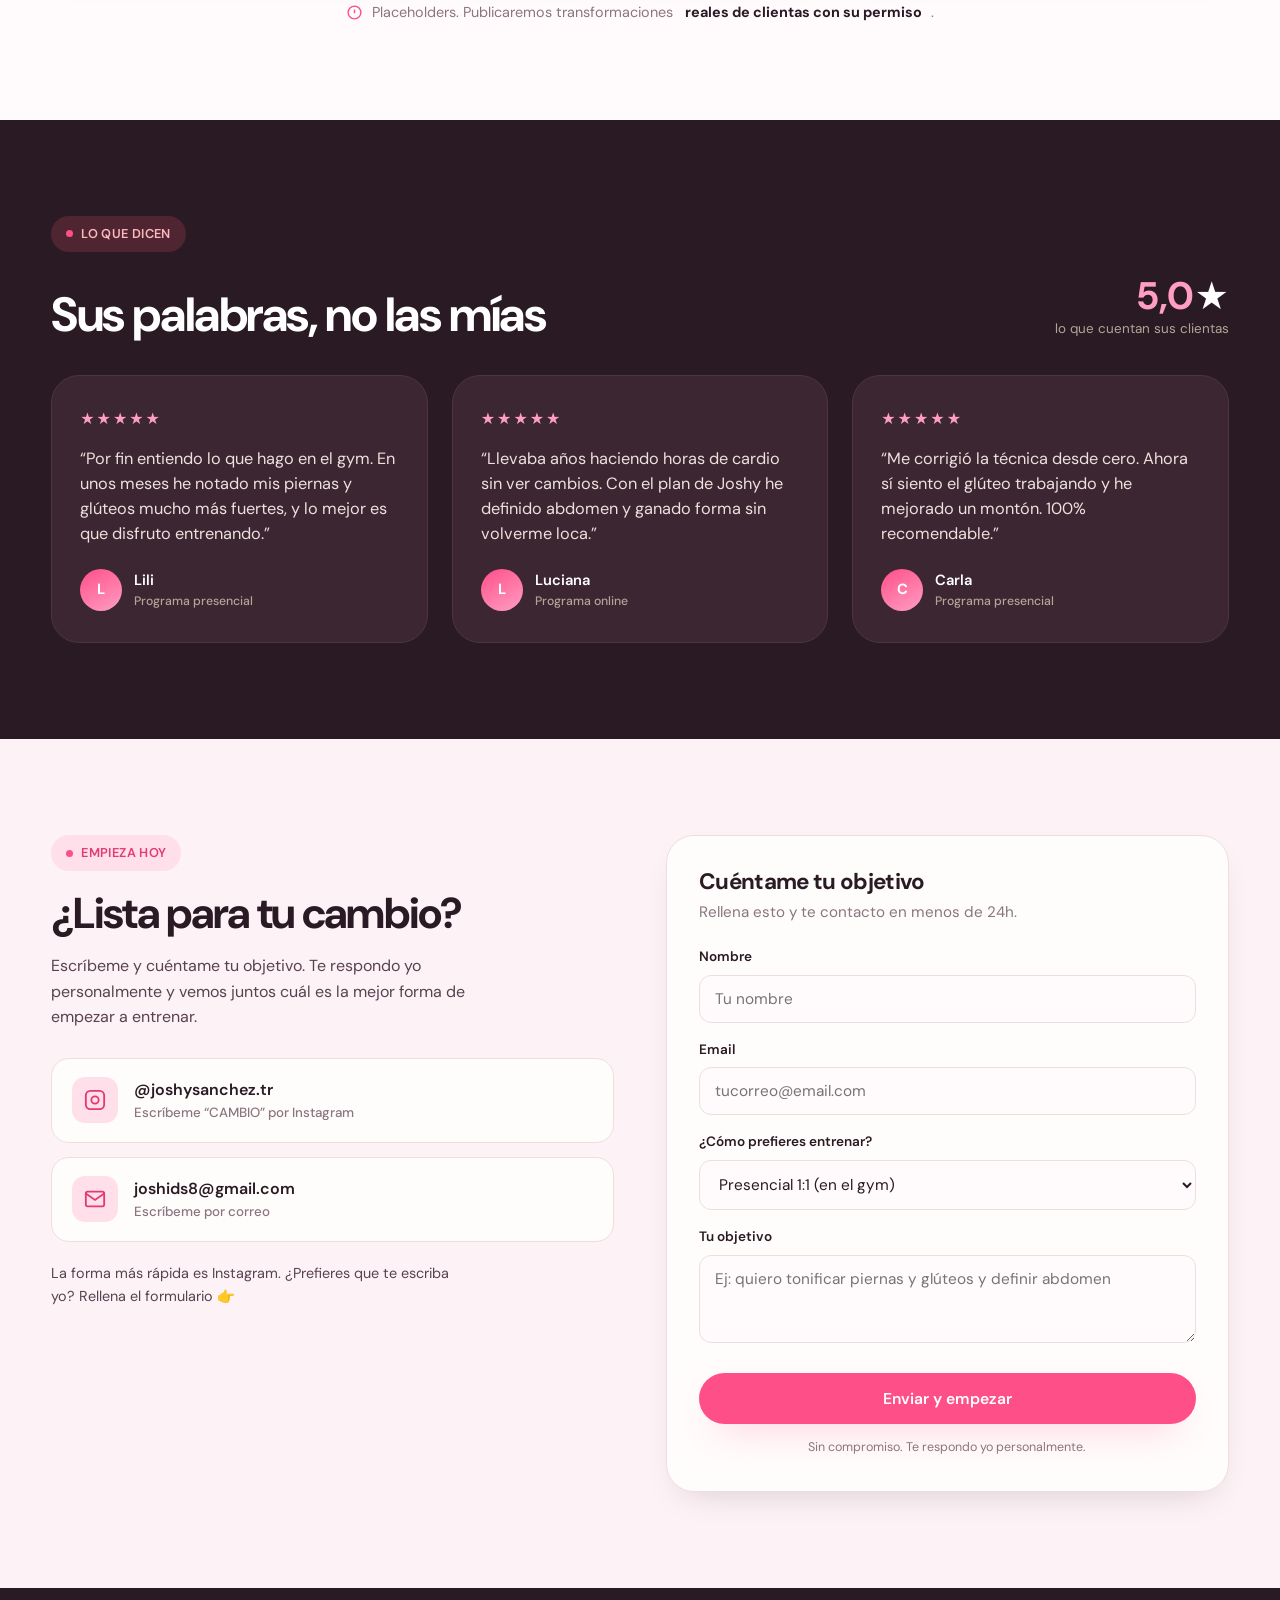
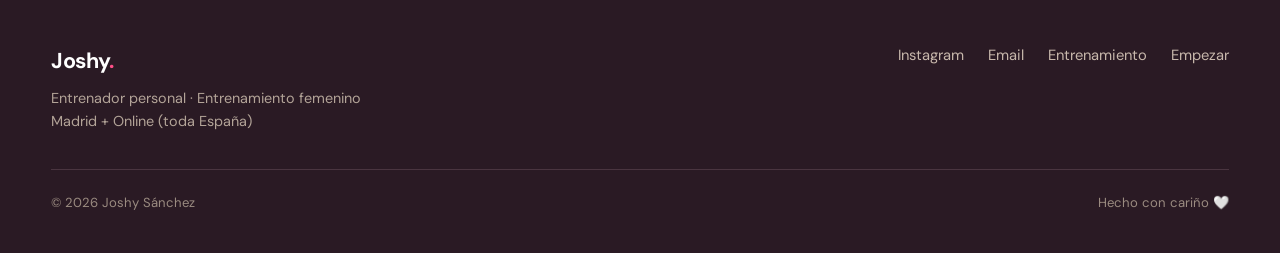
==== commit f8fbe918: "Revert hero transition experiments — clean crisp edge between hero and next section Co-Authored-By: " ====
--- a/index.html
+++ b/index.html
@@ -180,8 +180,8 @@
     .hero-content{padding:36px 0 44px;max-width:none}
   }
 
-  /* About — light sheet that rises over the dark hero with rounded top corners */
-  .about{background:var(--sand);position:relative;z-index:2;margin-top:-44px;border-radius:44px 44px 0 0}
+  /* About */
+  .about{background:var(--sand)}
   .about-grid{display:grid;grid-template-columns:.92fr 1.08fr;gap:60px;align-items:center}
   .about-photo{position:relative;aspect-ratio:1/1.16;border-radius:var(--r-lg);overflow:hidden;background:linear-gradient(160deg,var(--coral-soft),#ffd0e2);box-shadow:var(--shadow-soft)}
   .about-photo img{width:100%;height:100%;object-fit:cover;object-position:center 14%;display:block}
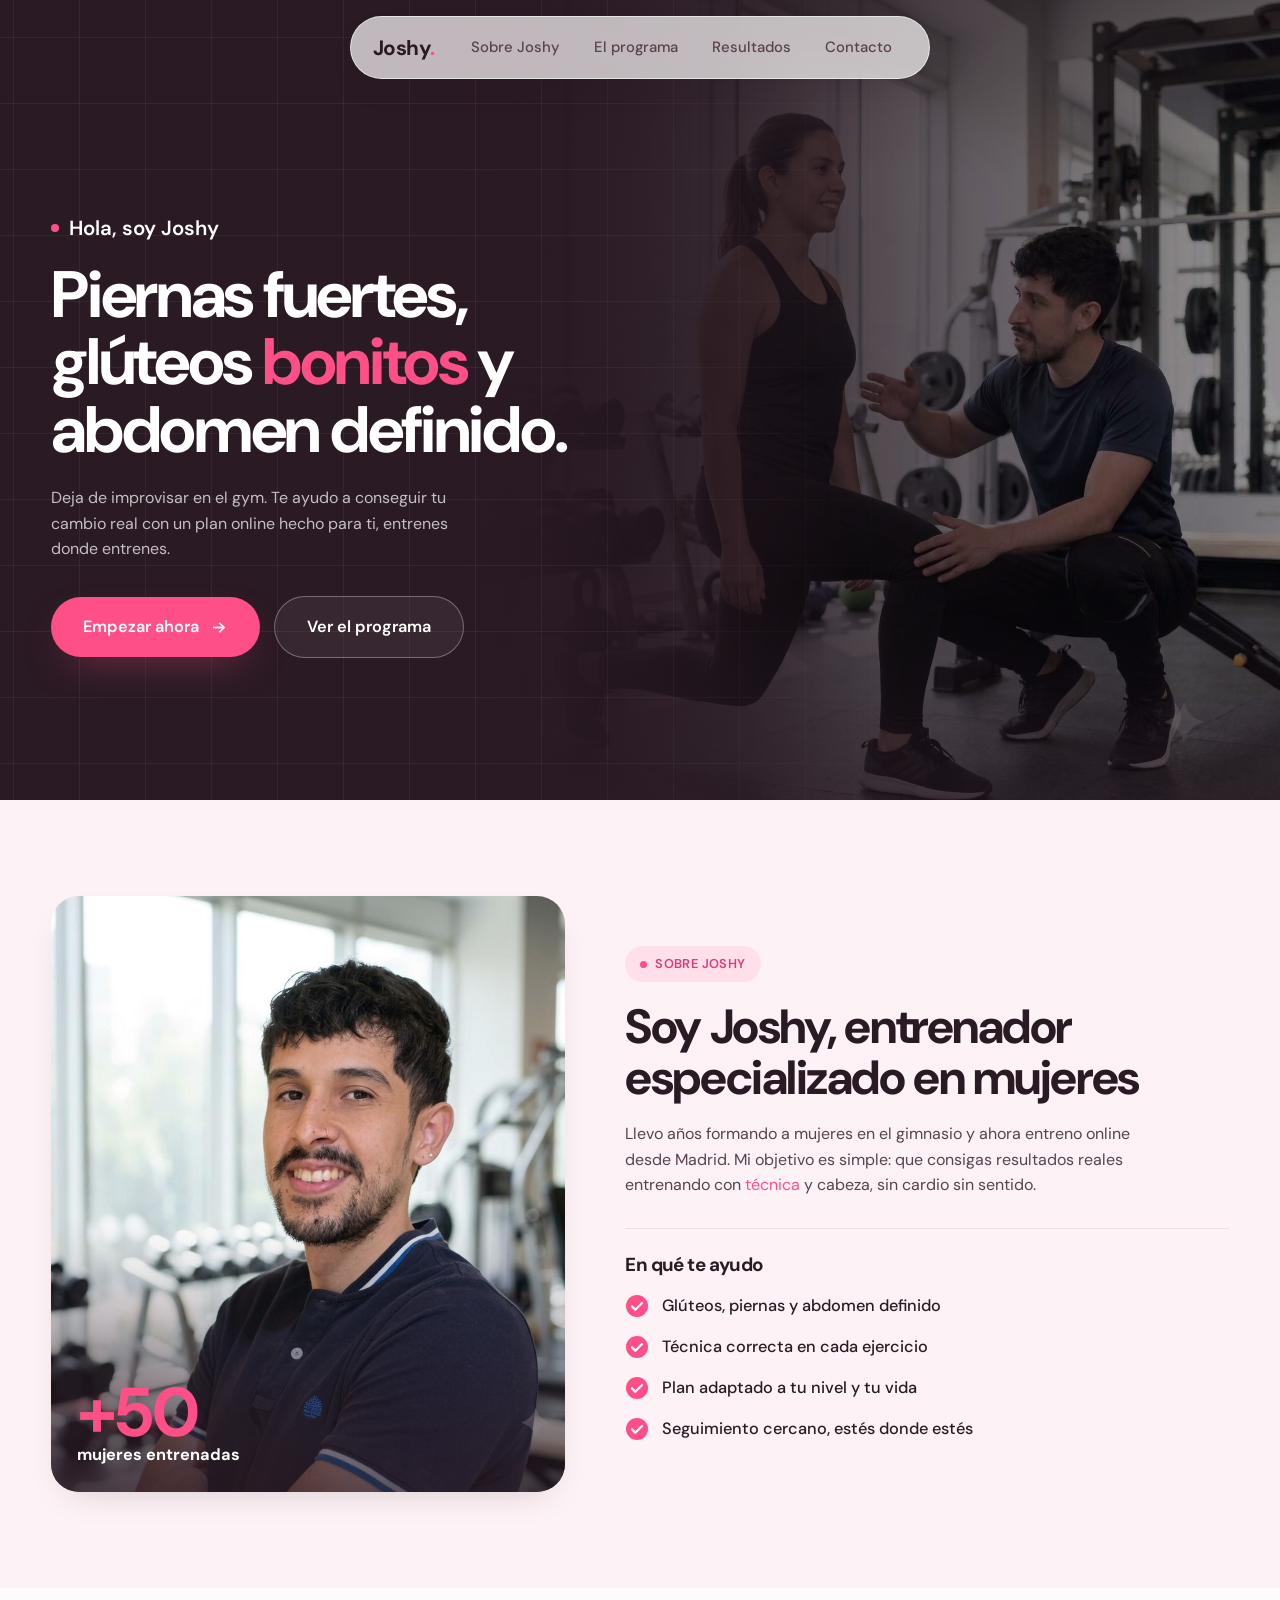
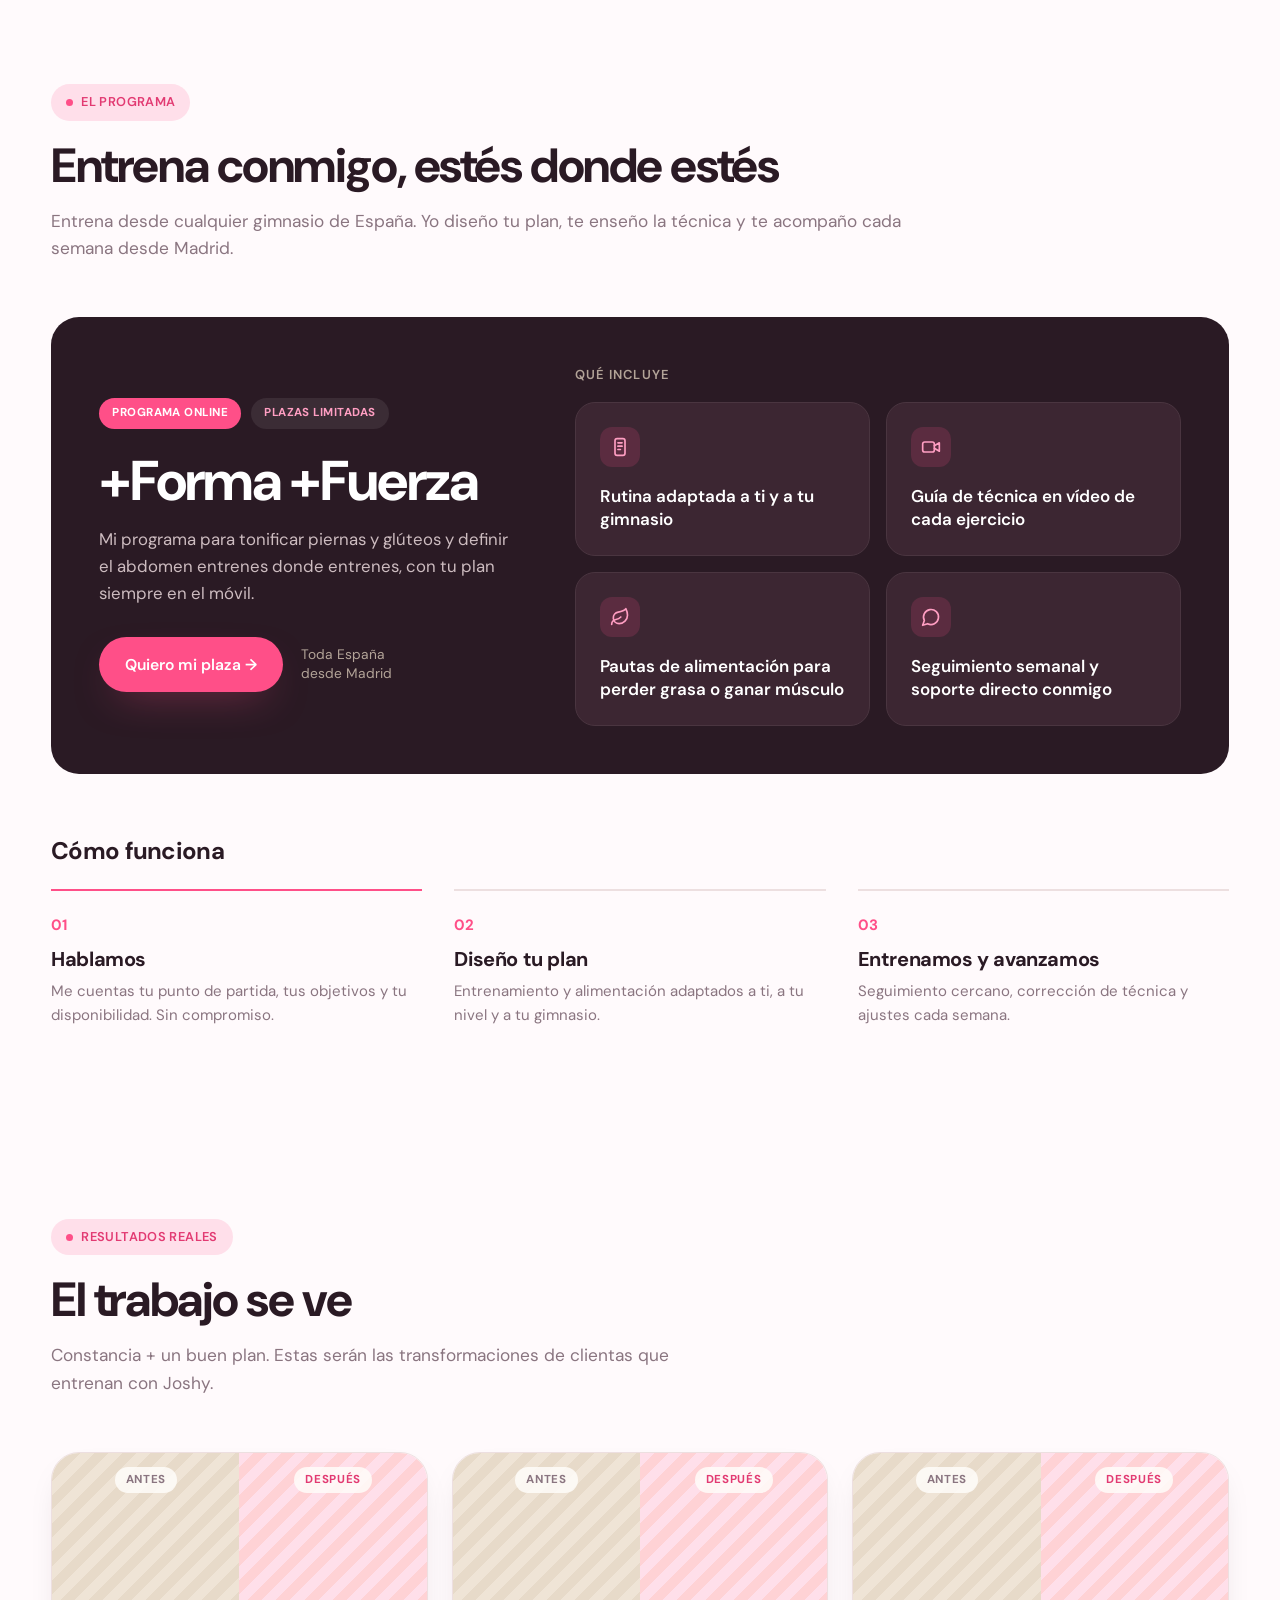
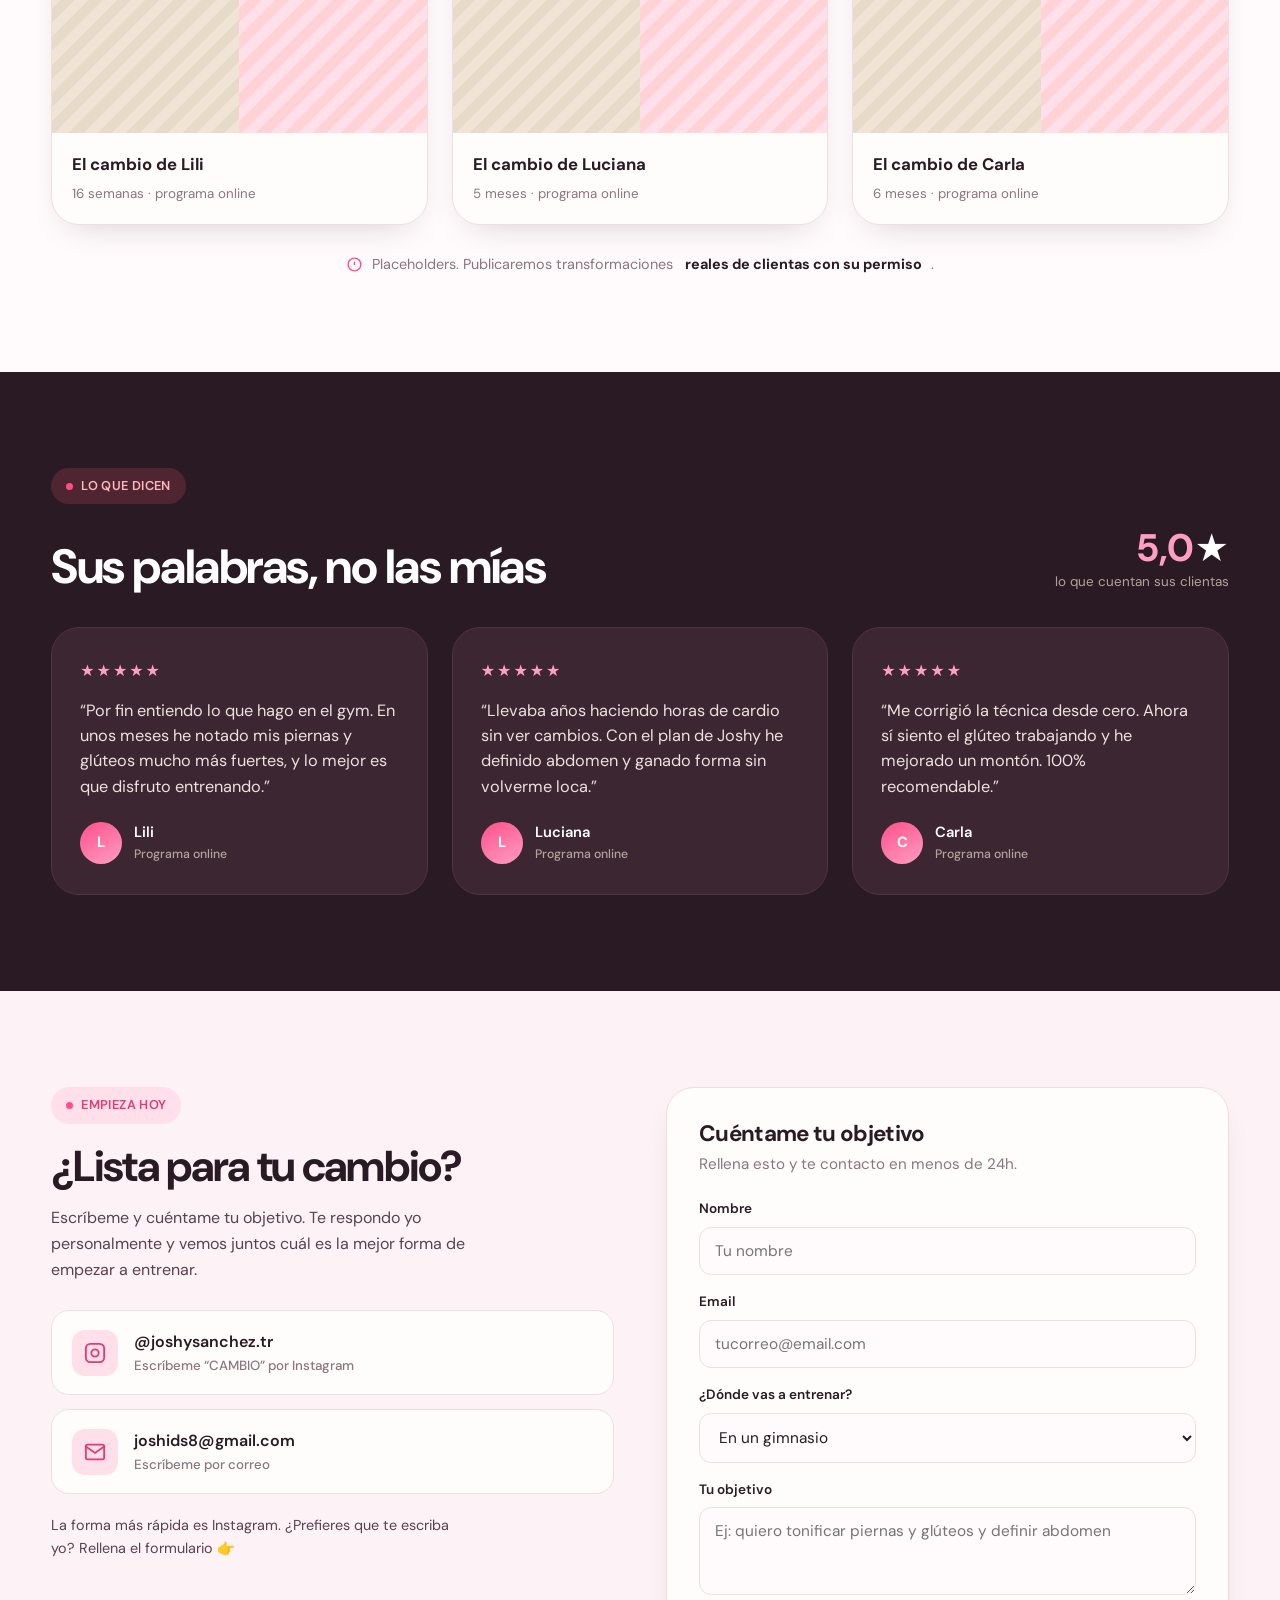
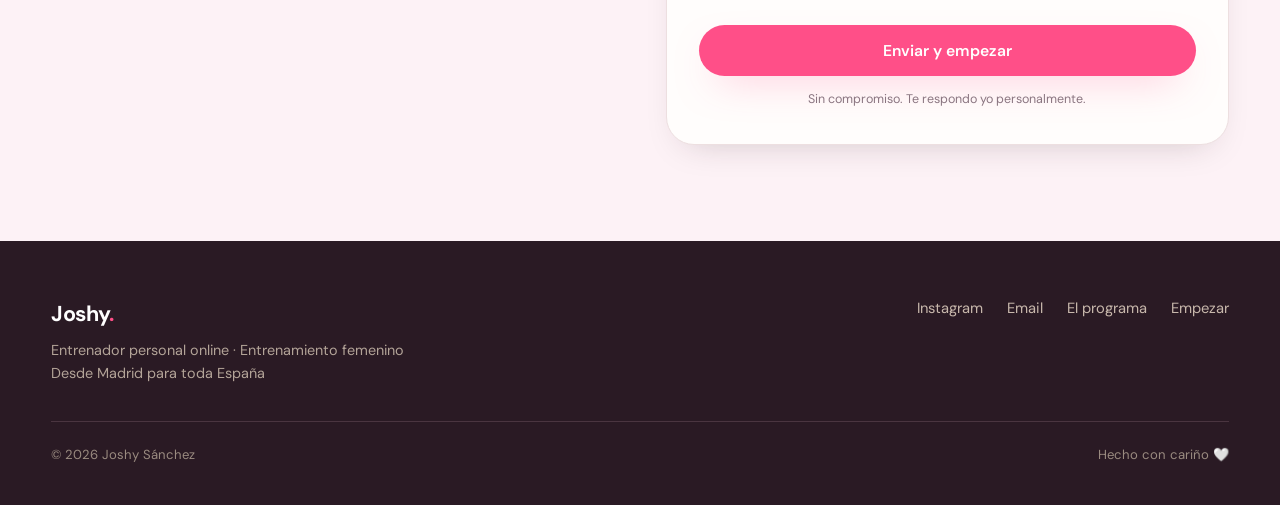
==== commit 98c929d0: "Solo online: programa único +Forma +Fuerza, quita presencial (copy, formulario y SEO) Co-Authored-By" ====
--- a/index.html
+++ b/index.html
@@ -3,8 +3,8 @@
 <head>
 <meta charset="UTF-8" />
 <meta name="viewport" content="width=device-width, initial-scale=1.0" />
-<title>Joshy Sánchez · Entrenador personal para mujeres | Madrid + Online</title>
-<meta name="description" content="Joshy Sánchez, entrenador personal especializado en entrenamiento femenino: glúteos, piernas y abdomen definido con foco en la técnica. Presencial 1:1 en Madrid y programa online +Forma +Fuerza para toda España." />
+<title>Joshy Sánchez · Entrenador personal online para mujeres | Desde Madrid para toda España</title>
+<meta name="description" content="Joshy Sánchez, entrenador personal online especializado en entrenamiento femenino: glúteos, piernas y abdomen definido con foco en la técnica. Programa online +Forma +Fuerza para toda España, desde Madrid." />
 <meta name="author" content="Joshy Sánchez" />
 <meta name="theme-color" content="#fffafc" />
 <link rel="canonical" href="https://joshysancheztrainer.com/" />
@@ -20,8 +20,8 @@
 <meta property="og:type" content="website" />
 <meta property="og:locale" content="es_ES" />
 <meta property="og:site_name" content="Joshy Sánchez · Entrenador personal" />
-<meta property="og:title" content="Joshy Sánchez · Entrenador personal para mujeres | Madrid + Online" />
-<meta property="og:description" content="Entrenamiento femenino con foco en la técnica: glúteos, piernas y abdomen definido. Presencial 1:1 en Madrid y programa online para toda España." />
+<meta property="og:title" content="Joshy Sánchez · Entrenador personal online para mujeres | Desde Madrid para toda España" />
+<meta property="og:description" content="Entrenamiento femenino online con foco en la técnica: glúteos, piernas y abdomen definido. Programa +Forma +Fuerza para toda España, desde Madrid." />
 <meta property="og:url" content="https://joshysancheztrainer.com/" />
 <meta property="og:image" content="https://joshysancheztrainer.com/images/Joshy-portrait.jpeg" />
 <meta name="twitter:card" content="summary_large_image" />
@@ -39,34 +39,30 @@
       "@type": "Person",
       "@id": "https://joshysancheztrainer.com/#joshy",
       "name": "Joshy Sánchez",
-      "jobTitle": "Entrenador personal",
-      "description": "Entrenador personal especializado en entrenamiento femenino: glúteos, piernas y abdomen definido con foco en la técnica.",
+      "jobTitle": "Entrenador personal online",
+      "description": "Entrenador personal online especializado en entrenamiento femenino: glúteos, piernas y abdomen definido con foco en la técnica. Desde Madrid para toda España.",
       "url": "https://joshysancheztrainer.com/",
       "image": "https://joshysancheztrainer.com/images/Joshy-portrait.jpeg",
       "email": "joshids8@gmail.com",
       "sameAs": ["https://www.instagram.com/joshysanchez.tr/"],
       "knowsAbout": ["Entrenamiento de fuerza", "Entrenamiento femenino", "Hipertrofia de glúteos y piernas", "Técnica de ejercicio", "Nutrición deportiva"],
-      "areaServed": ["Madrid", "España"]
+      "areaServed": "España"
     },
     {
       "@type": "ProfessionalService",
       "@id": "https://joshysancheztrainer.com/#service",
-      "name": "Joshy Sánchez · Entrenamiento personal para mujeres",
+      "name": "Joshy Sánchez · Entrenamiento personal online para mujeres",
       "image": "https://joshysancheztrainer.com/images/Joshy-portrait.jpeg",
       "url": "https://joshysancheztrainer.com/",
       "email": "joshids8@gmail.com",
       "priceRange": "€€",
       "founder": {"@id": "https://joshysancheztrainer.com/#joshy"},
-      "areaServed": [
-        {"@type": "City", "name": "Madrid"},
-        {"@type": "Country", "name": "España"}
-      ],
+      "areaServed": {"@type": "Country", "name": "España"},
       "sameAs": ["https://www.instagram.com/joshysanchez.tr/"],
       "hasOfferCatalog": {
         "@type": "OfferCatalog",
-        "name": "Formas de entrenar con Joshy",
+        "name": "Programa online de Joshy",
         "itemListElement": [
-          {"@type": "Offer", "itemOffered": {"@type": "Service", "name": "Entrenamiento presencial 1:1 en Madrid", "description": "Plan a medida y corrección de técnica en cada sesión, con foco en glúteos, piernas y abdomen."}},
           {"@type": "Offer", "itemOffered": {"@type": "Service", "name": "Programa online +Forma +Fuerza", "description": "Rutina adaptada a ti y a tu gimnasio, guía de técnica en vídeo, pautas de alimentación y seguimiento directo, para toda España."}}
         ]
       }
@@ -199,21 +195,40 @@
   .about-list li svg{width:24px;height:24px;flex:none;color:var(--coral)}
   @media(max-width:900px){.about-grid{grid-template-columns:1fr;gap:36px}.about-photo{max-width:440px}}
 
-  /* Methods */
-  .methods-grid{display:grid;grid-template-columns:1fr 1fr;gap:26px}
-  .svc{border:1px solid var(--line);border-radius:var(--r-lg);padding:38px 34px;background:var(--white);transition:transform .18s,box-shadow .2s,border-color .2s;position:relative;overflow:hidden}
-  .svc.feat{background:var(--ink);color:#fff;border-color:var(--ink)}
-  .svc.feat .tag{background:var(--coral);color:#fff}
-  .svc.feat>p{color:#cdbcc0}
-  .svc.feat li{color:#eaddd9}
-  .svc.feat li svg{color:var(--amber)}
-  .svc .tag{display:inline-block;background:var(--coral-soft);color:var(--coral-deep);font-size:.72rem;font-weight:700;letter-spacing:.04em;padding:6px 13px;border-radius:100px;margin-bottom:18px;text-transform:uppercase}
-  .svc h3{font-size:1.6rem;margin-bottom:10px}
-  .svc>p{color:var(--muted);margin-bottom:24px}
-  .svc ul{list-style:none;display:grid;gap:13px}
-  .svc li{display:flex;gap:12px;align-items:flex-start;font-size:.99rem}
-  .svc li svg{width:20px;height:20px;flex:none;margin-top:1px;color:var(--coral)}
-  @media(max-width:760px){.methods-grid{grid-template-columns:1fr}}
+  /* Program (online) */
+  .section-head.wide{max-width:900px}
+  .program{display:grid;grid-template-columns:420px 1fr;gap:56px;align-items:center;background:var(--ink);color:#fff;border-radius:var(--r-lg);padding:48px}
+  .program-tags{display:flex;flex-wrap:wrap;gap:10px;margin-bottom:22px}
+  .program .tag{display:inline-block;font-size:.72rem;font-weight:700;letter-spacing:.04em;padding:6px 13px;border-radius:100px;text-transform:uppercase}
+  .program .tag-solid{background:var(--coral);color:#fff}
+  .program .tag-soft{background:rgba(255,255,255,.08);color:var(--amber)}
+  .program h3{font-size:56px;font-weight:700;margin-bottom:16px}
+  .program-desc{color:#cdbcc0;font-size:1.05rem;margin-bottom:30px}
+  .program-cta{display:flex;align-items:center;gap:18px;flex-wrap:wrap}
+  .program-cta small{color:#b3a498;font-size:.86rem;line-height:1.4}
+  .program-label{display:block;font-size:13px;font-weight:600;letter-spacing:.08em;text-transform:uppercase;color:#b3a498;margin-bottom:16px}
+  .program-grid{display:grid;grid-template-columns:1fr 1fr;gap:16px}
+  .incl{display:flex;flex-direction:column;gap:18px;background:var(--ink-2);border:1px solid var(--line-dk);border-radius:20px;padding:24px}
+  .incl .ic{width:40px;height:40px;border-radius:12px;background:rgba(255,79,136,.16);display:flex;align-items:center;justify-content:center;flex:none}
+  .incl .ic svg{width:20px;height:20px;color:var(--amber)}
+  .incl p{font-size:17px;font-weight:600;color:#fff;line-height:1.35}
+  .steps-head{font-size:1.5rem;margin:64px 0 26px}
+  .steps{display:grid;grid-template-columns:repeat(3,1fr);gap:32px}
+  .step{border-top:2px solid var(--line);padding-top:22px}
+  .step:first-child{border-top-color:var(--coral)}
+  .step .n{display:block;color:var(--coral);font-size:15px;font-weight:700;margin-bottom:10px}
+  .step h4{font-size:20px;font-weight:700;letter-spacing:-.02em;line-height:1.2;margin-bottom:8px}
+  .step p{font-size:15px;color:var(--muted)}
+  @media(max-width:900px){
+    .program{grid-template-columns:1fr;gap:36px;padding:28px 22px}
+    .program h3{font-size:38px}
+    .program-cta .btn{width:100%}
+    .program-grid{grid-template-columns:1fr;gap:12px}
+    .incl{flex-direction:row;align-items:center;gap:14px;padding:16px 18px}
+    .incl p{font-size:16px}
+    .steps-head{margin-top:48px}
+    .steps{grid-template-columns:1fr;gap:28px}
+  }
 
   /* Before / after */
   .ba-grid{display:grid;grid-template-columns:repeat(3,1fr);gap:24px}
@@ -293,7 +308,7 @@
       <a class="brand" href="#top" aria-label="Joshy Sánchez — inicio">Joshy<span>.</span></a>
       <div class="nav-links">
         <a href="#sobre">Sobre Joshy</a>
-        <a href="#metodos">Entrenamiento</a>
+        <a href="#metodos">El programa</a>
         <a href="#resultados">Resultados</a>
         <a href="#contacto">Contacto</a>
       </div>
@@ -305,7 +320,7 @@
 <!-- ============ HERO ============ -->
 <section class="hero" id="top">
   <div class="hero-media">
-    <img src="images/Joshy-training.jpeg" alt="Joshy Sánchez entrenando a una clienta en un gimnasio de Madrid" />
+    <img src="images/Joshy-training.jpeg" alt="Joshy Sánchez, entrenador personal online, en el gimnasio" />
   </div>
   <div class="hero-overlay"></div>
   <div class="hero-grid-lines"></div>
@@ -313,13 +328,13 @@
     <div class="hero-content reveal">
       <p class="hero-hi"><span class="d"></span>Hola, soy Joshy</p>
       <h1>Piernas fuertes, glúteos <em>bonitos</em> y abdomen definido.</h1>
-      <p class="lead">Deja de improvisar en el gym. Te ayudo a conseguir tu cambio real con un plan hecho para ti, entrenando con cabeza y disfrutando del proceso.</p>
+      <p class="lead">Deja de improvisar en el gym. Te ayudo a conseguir tu cambio real con un plan online hecho para ti, entrenes donde entrenes.</p>
       <div class="hero-cta">
         <a class="btn btn-primary btn-lg" href="#contacto">
           Empezar ahora
           <svg class="icon" viewBox="0 0 24 24" fill="none" stroke="currentColor" stroke-width="2.2"><path d="M5 12h14"/><path d="m13 6 6 6-6 6"/></svg>
         </a>
-        <a class="btn btn-ghost-light btn-lg" href="#metodos">Ver metodología</a>
+        <a class="btn btn-ghost-light btn-lg" href="#metodos">Ver el programa</a>
       </div>
     </div>
   </div>
@@ -335,14 +350,14 @@
     <div class="about-text reveal">
       <span class="eyebrow"><span class="d"></span>Sobre Joshy</span>
       <h2>Soy Joshy, entrenador especializado en mujeres</h2>
-      <p>Llevo años formando a mujeres en el gimnasio y ahora entreno por mi cuenta. Mi objetivo es simple: que consigas resultados reales entrenando con <em>técnica</em> y cabeza, sin cardio sin sentido.</p>
+      <p>Llevo años formando a mujeres en el gimnasio y ahora entreno online desde Madrid. Mi objetivo es simple: que consigas resultados reales entrenando con <em>técnica</em> y cabeza, sin cardio sin sentido.</p>
       <hr class="about-div" />
       <h3 class="about-sub">En qué te ayudo</h3>
       <ul class="about-list">
         <li><svg viewBox="0 0 24 24"><circle cx="12" cy="12" r="11" fill="currentColor"/><path d="m7 12.4 3.3 3.3L17 9" fill="none" stroke="#fff" stroke-width="2.2" stroke-linecap="round" stroke-linejoin="round"/></svg>Glúteos, piernas y abdomen definido</li>
         <li><svg viewBox="0 0 24 24"><circle cx="12" cy="12" r="11" fill="currentColor"/><path d="m7 12.4 3.3 3.3L17 9" fill="none" stroke="#fff" stroke-width="2.2" stroke-linecap="round" stroke-linejoin="round"/></svg>Técnica correcta en cada ejercicio</li>
         <li><svg viewBox="0 0 24 24"><circle cx="12" cy="12" r="11" fill="currentColor"/><path d="m7 12.4 3.3 3.3L17 9" fill="none" stroke="#fff" stroke-width="2.2" stroke-linecap="round" stroke-linejoin="round"/></svg>Plan adaptado a tu nivel y tu vida</li>
-        <li><svg viewBox="0 0 24 24"><circle cx="12" cy="12" r="11" fill="currentColor"/><path d="m7 12.4 3.3 3.3L17 9" fill="none" stroke="#fff" stroke-width="2.2" stroke-linecap="round" stroke-linejoin="round"/></svg>Seguimiento cercano, presencial u online</li>
+        <li><svg viewBox="0 0 24 24"><circle cx="12" cy="12" r="11" fill="currentColor"/><path d="m7 12.4 3.3 3.3L17 9" fill="none" stroke="#fff" stroke-width="2.2" stroke-linecap="round" stroke-linejoin="round"/></svg>Seguimiento cercano, estés donde estés</li>
       </ul>
     </div>
   </div>
@@ -351,33 +366,62 @@
 <!-- ============ METHODS ============ -->
 <section class="block" id="metodos">
   <div class="wrap">
-    <div class="section-head reveal">
-      <span class="eyebrow"><span class="d"></span>Entrenamiento</span>
-      <h2>Elige cómo quieres entrenar conmigo</h2>
-      <p>Sin complicaciones: nos conocemos, diseño tu plan y entrenamos con seguimiento cercano. Dos formas de trabajar juntos con el mismo compromiso, empieces donde empieces: un plan pensado para ti.</p>
-    </div>
-    <div class="methods-grid">
-      <div class="svc feat reveal">
-        <span class="tag">Presencial 1:1</span>
-        <h3>Entrenamiento en el gym</h3>
-        <p>Sesiones cara a cara en Madrid para corregir tu técnica en tiempo real y sacarle el máximo a cada entrenamiento.</p>
-        <ul>
-          <li><svg viewBox="0 0 24 24" fill="none" stroke="currentColor" stroke-width="2.4"><path d="m5 12 4.5 4.5L19 7"/></svg>Plan de entrenamiento a medida</li>
-          <li><svg viewBox="0 0 24 24" fill="none" stroke="currentColor" stroke-width="2.4"><path d="m5 12 4.5 4.5L19 7"/></svg>Corrección de técnica en cada sesión</li>
-          <li><svg viewBox="0 0 24 24" fill="none" stroke="currentColor" stroke-width="2.4"><path d="m5 12 4.5 4.5L19 7"/></svg>Seguimiento y ajustes semanales</li>
-          <li><svg viewBox="0 0 24 24" fill="none" stroke="currentColor" stroke-width="2.4"><path d="m5 12 4.5 4.5L19 7"/></svg>Enfoque en glúteos, piernas y abdomen</li>
-        </ul>
-      </div>
-      <div class="svc reveal">
-        <span class="tag alt">Programa online</span>
+    <div class="section-head wide reveal">
+      <span class="eyebrow"><span class="d"></span>El programa</span>
+      <h2>Entrena conmigo, estés donde estés</h2>
+      <p>Entrena desde cualquier gimnasio de España. Yo diseño tu plan, te enseño la técnica y te acompaño cada semana desde Madrid.</p>
+    </div>
+    <div class="program reveal">
+      <div>
+        <div class="program-tags">
+          <span class="tag tag-solid">Programa online</span>
+          <span class="tag tag-soft">Plazas limitadas</span>
+        </div>
         <h3>+Forma +Fuerza</h3>
-        <p>Mi programa para tonificar piernas y glúteos y definir el abdomen entrenes donde entrenes, con tu plan siempre en el móvil.</p>
-        <ul>
-          <li><svg viewBox="0 0 24 24" fill="none" stroke="currentColor" stroke-width="2.4"><path d="m5 12 4.5 4.5L19 7"/></svg>Rutina adaptada a ti y a tu gimnasio</li>
-          <li><svg viewBox="0 0 24 24" fill="none" stroke="currentColor" stroke-width="2.4"><path d="m5 12 4.5 4.5L19 7"/></svg>Guía de técnica en vídeo de cada ejercicio</li>
-          <li><svg viewBox="0 0 24 24" fill="none" stroke="currentColor" stroke-width="2.4"><path d="m5 12 4.5 4.5L19 7"/></svg>Pautas de alimentación para perder grasa y ganar músculo</li>
-          <li><svg viewBox="0 0 24 24" fill="none" stroke="currentColor" stroke-width="2.4"><path d="m5 12 4.5 4.5L19 7"/></svg>Seguimiento y soporte directo conmigo</li>
-        </ul>
+        <p class="program-desc">Mi programa para tonificar piernas y glúteos y definir el abdomen entrenes donde entrenes, con tu plan siempre en el móvil.</p>
+        <div class="program-cta">
+          <a class="btn btn-primary" href="#contacto">Quiero mi plaza →</a>
+          <small>Toda España<br />desde Madrid</small>
+        </div>
+      </div>
+      <div>
+        <span class="program-label">Qué incluye</span>
+        <div class="program-grid">
+          <div class="incl">
+            <span class="ic"><svg viewBox="0 0 24 24" fill="none" stroke="currentColor" stroke-width="2" stroke-linecap="round" stroke-linejoin="round"><rect x="6" y="2" width="12" height="20" rx="2.5"/><path d="M9.5 7h5M9.5 11h5M9.5 15h3"/></svg></span>
+            <p>Rutina adaptada a ti y a tu gimnasio</p>
+          </div>
+          <div class="incl">
+            <span class="ic"><svg viewBox="0 0 24 24" fill="none" stroke="currentColor" stroke-width="2" stroke-linecap="round" stroke-linejoin="round"><rect x="2" y="6" width="14" height="12" rx="2.5"/><path d="m16 10.5 6-3.5v10l-6-3.5"/></svg></span>
+            <p>Guía de técnica en vídeo de cada ejercicio</p>
+          </div>
+          <div class="incl">
+            <span class="ic"><svg viewBox="0 0 24 24" fill="none" stroke="currentColor" stroke-width="2" stroke-linecap="round" stroke-linejoin="round"><path d="M11 20A7 7 0 0 1 9.8 6.1C15.5 5 17 4.48 19 2c1 2 2 4.18 2 8 0 5.5-4.78 10-10 10Z"/><path d="M2 21c0-3 1.85-5.36 5.08-6C9.5 14.52 12 13 13 12"/></svg></span>
+            <p>Pautas de alimentación para perder grasa o ganar músculo</p>
+          </div>
+          <div class="incl">
+            <span class="ic"><svg viewBox="0 0 24 24" fill="none" stroke="currentColor" stroke-width="2" stroke-linecap="round" stroke-linejoin="round"><path d="M7.9 20A9 9 0 1 0 4 16.1L2 22Z"/></svg></span>
+            <p>Seguimiento semanal y soporte directo conmigo</p>
+          </div>
+        </div>
+      </div>
+    </div>
+    <h3 class="steps-head reveal">Cómo funciona</h3>
+    <div class="steps">
+      <div class="step reveal">
+        <span class="n">01</span>
+        <h4>Hablamos</h4>
+        <p>Me cuentas tu punto de partida, tus objetivos y tu disponibilidad. Sin compromiso.</p>
+      </div>
+      <div class="step reveal">
+        <span class="n">02</span>
+        <h4>Diseño tu plan</h4>
+        <p>Entrenamiento y alimentación adaptados a ti, a tu nivel y a tu gimnasio.</p>
+      </div>
+      <div class="step reveal">
+        <span class="n">03</span>
+        <h4>Entrenamos y avanzamos</h4>
+        <p>Seguimiento cercano, corrección de técnica y ajustes cada semana.</p>
       </div>
     </div>
   </div>
@@ -394,7 +438,7 @@
     <div class="ba-grid">
       <div class="ba-card reveal">
         <div class="ba-visual"><div class="ba-half before"><span>Antes</span></div><div class="ba-half after"><span>Después</span></div></div>
-        <div class="cap"><strong>El cambio de Lili</strong><small>16 semanas · presencial 1:1</small></div>
+        <div class="cap"><strong>El cambio de Lili</strong><small>16 semanas · programa online</small></div>
       </div>
       <div class="ba-card reveal">
         <div class="ba-visual"><div class="ba-half before"><span>Antes</span></div><div class="ba-half after"><span>Después</span></div></div>
@@ -402,7 +446,7 @@
       </div>
       <div class="ba-card reveal">
         <div class="ba-visual"><div class="ba-half before"><span>Antes</span></div><div class="ba-half after"><span>Después</span></div></div>
-        <div class="cap"><strong>El cambio de Carla</strong><small>6 meses · presencial 1:1</small></div>
+        <div class="cap"><strong>El cambio de Carla</strong><small>6 meses · programa online</small></div>
       </div>
     </div>
     <p class="ba-note">
@@ -431,7 +475,7 @@
       <div class="testi-card reveal">
         <div class="stars" aria-label="5 de 5 estrellas">★★★★★</div>
         <p>“Por fin entiendo lo que hago en el gym. En unos meses he notado mis piernas y glúteos mucho más fuertes, y lo mejor es que disfruto entrenando.”</p>
-        <div class="who"><span class="av">L</span><span>Lili<small>Programa presencial</small></span></div>
+        <div class="who"><span class="av">L</span><span>Lili<small>Programa online</small></span></div>
       </div>
       <div class="testi-card reveal">
         <div class="stars" aria-label="5 de 5 estrellas">★★★★★</div>
@@ -441,7 +485,7 @@
       <div class="testi-card reveal">
         <div class="stars" aria-label="5 de 5 estrellas">★★★★★</div>
         <p>“Me corrigió la técnica desde cero. Ahora sí siento el glúteo trabajando y he mejorado un montón. 100% recomendable.”</p>
-        <div class="who"><span class="av">C</span><span>Carla<small>Programa presencial</small></span></div>
+        <div class="who"><span class="av">C</span><span>Carla<small>Programa online</small></span></div>
       </div>
     </div>
   </div>
@@ -480,11 +524,11 @@
         <input type="email" id="email" name="email" placeholder="tucorreo@email.com" required />
       </div>
       <div class="field">
-        <label for="modalidad">¿Cómo prefieres entrenar?</label>
-        <select id="modalidad" name="modalidad">
-          <option>Presencial 1:1 (en el gym)</option>
-          <option>Online (+Forma +Fuerza)</option>
-          <option>Aún no lo sé, aconséjame</option>
+        <label for="lugar">¿Dónde vas a entrenar?</label>
+        <select id="lugar" name="lugar">
+          <option>En un gimnasio</option>
+          <option>En casa</option>
+          <option>Aún no lo sé</option>
         </select>
       </div>
       <div class="field">
@@ -503,12 +547,12 @@
     <div class="foot">
       <div>
         <div class="brand">Joshy<span>.</span></div>
-        <p>Entrenador personal · Entrenamiento femenino<br />Madrid + Online (toda España)</p>
+        <p>Entrenador personal online · Entrenamiento femenino<br />Desde Madrid para toda España</p>
       </div>
       <div class="foot-links">
         <a href="https://instagram.com/joshysanchez.tr" target="_blank" rel="noopener">Instagram</a>
         <a href="mailto:joshids8@gmail.com">Email</a>
-        <a href="#metodos">Entrenamiento</a>
+        <a href="#metodos">El programa</a>
         <a href="#contacto">Empezar</a>
       </div>
     </div>
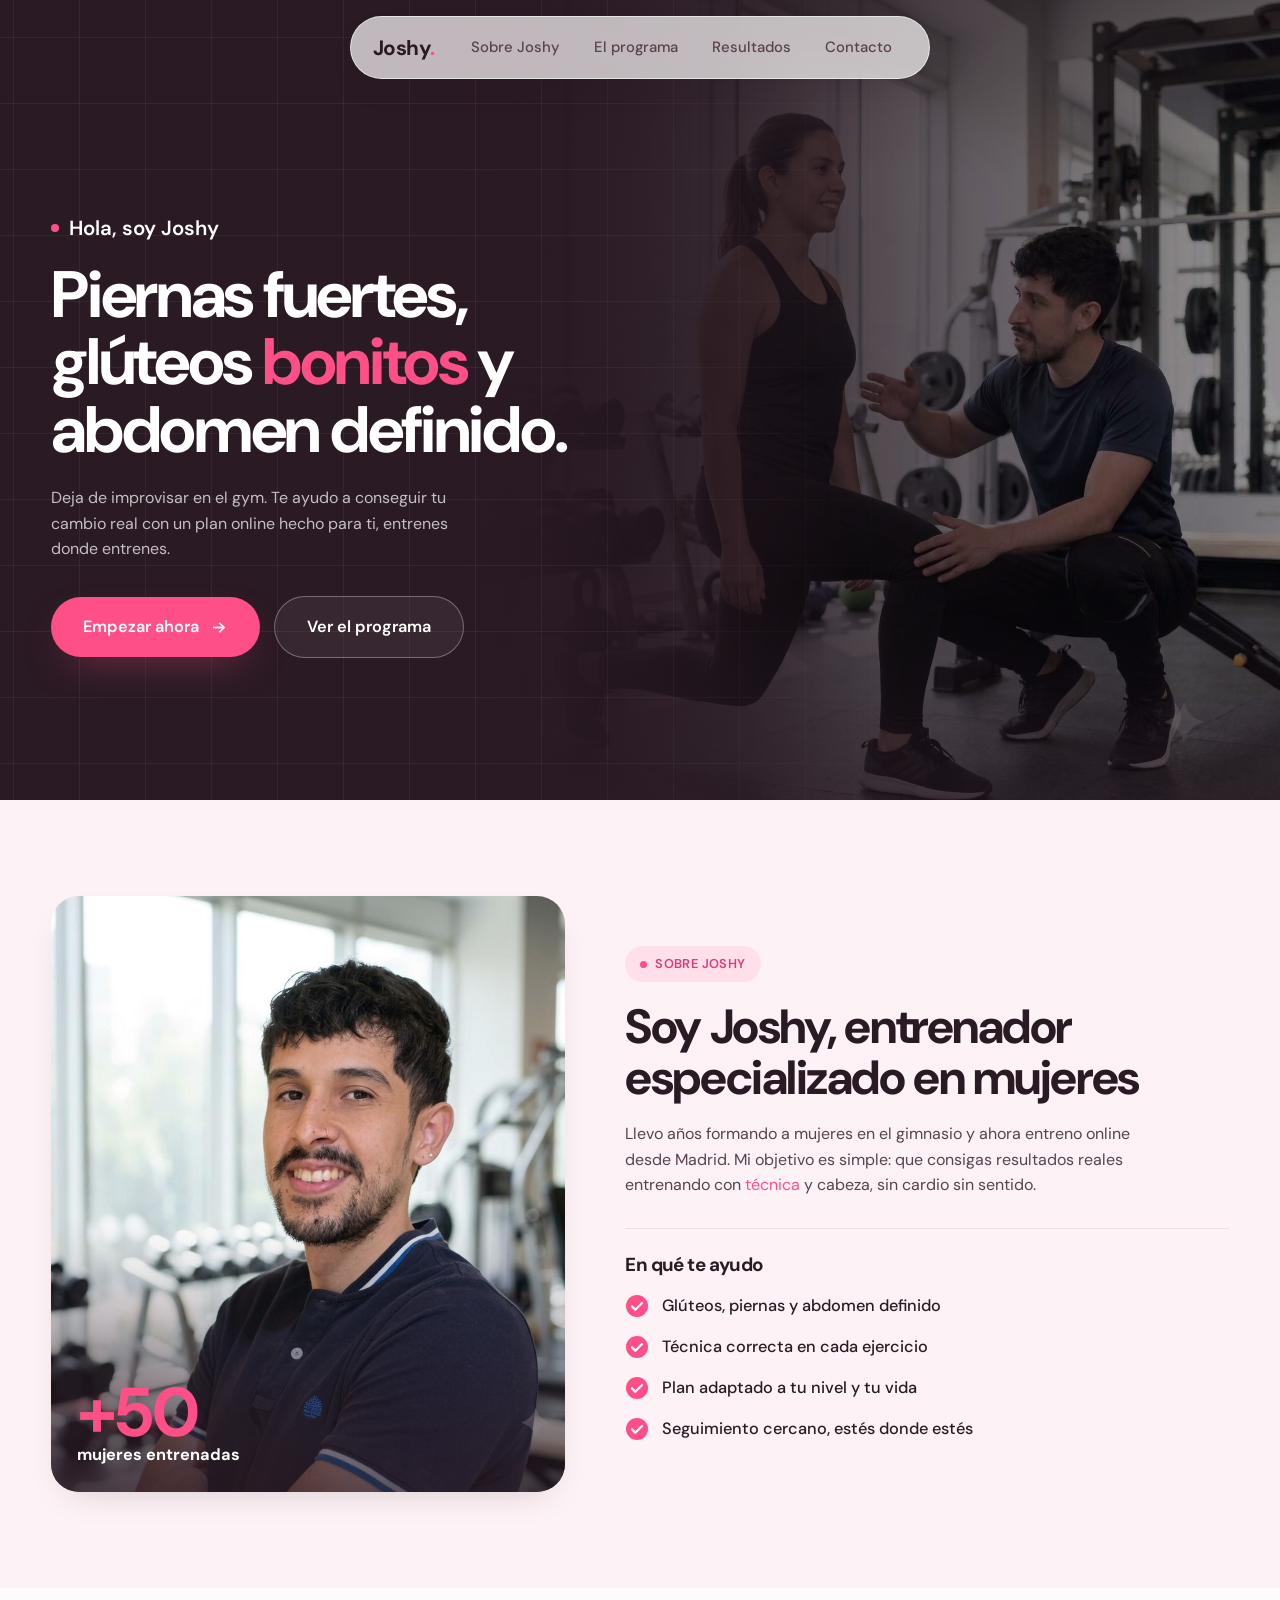
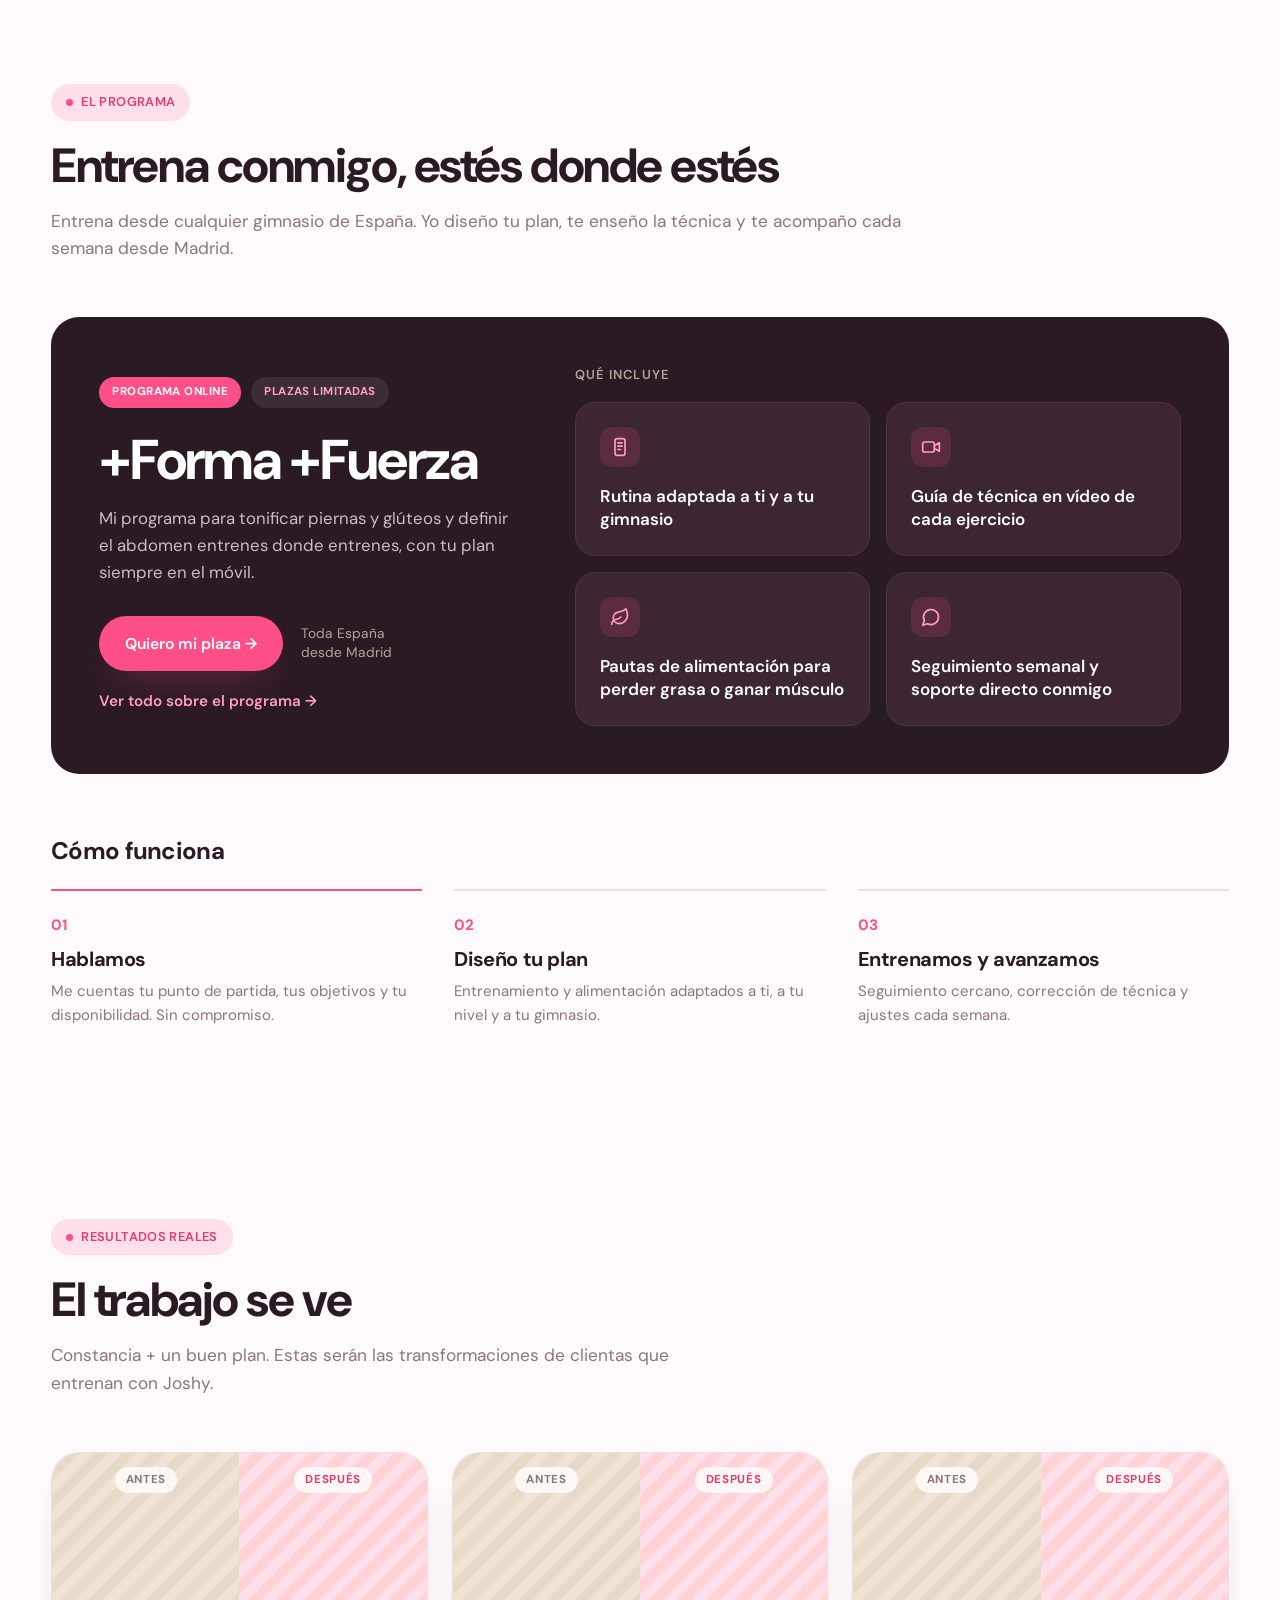
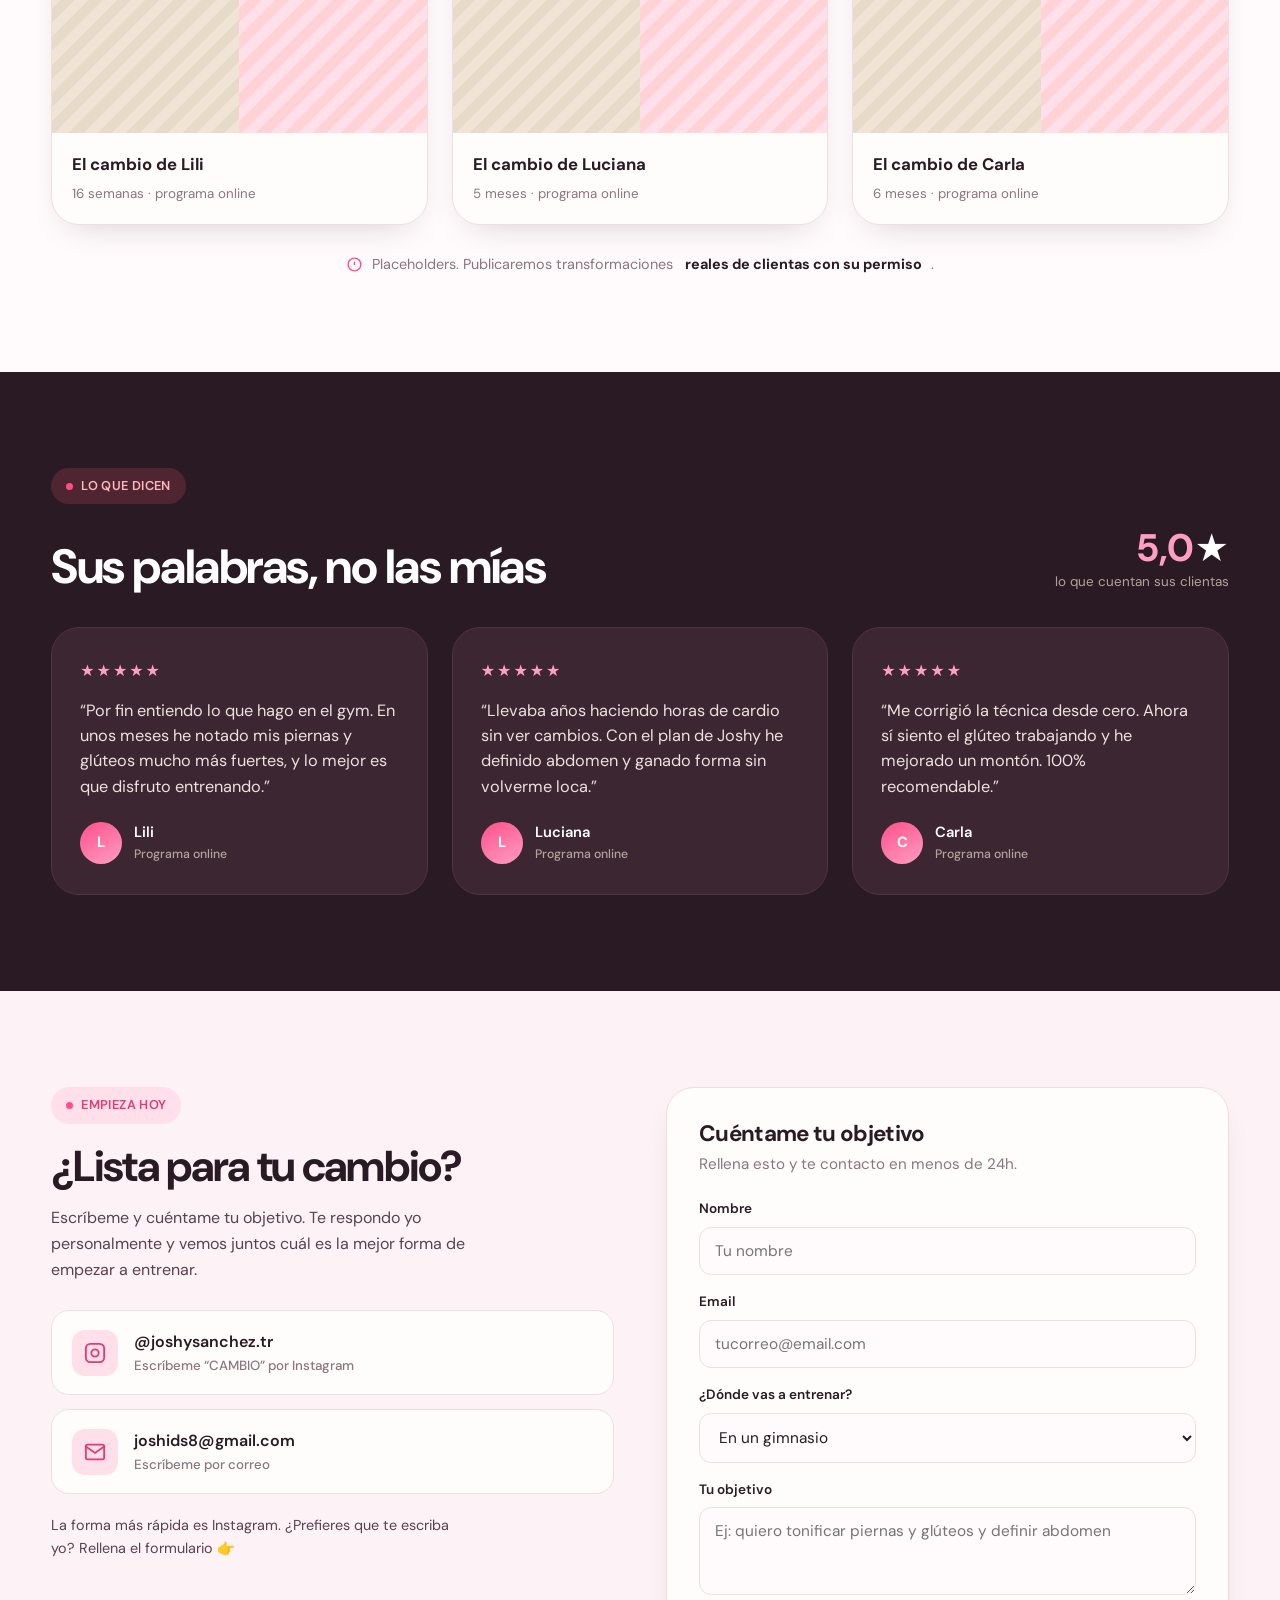
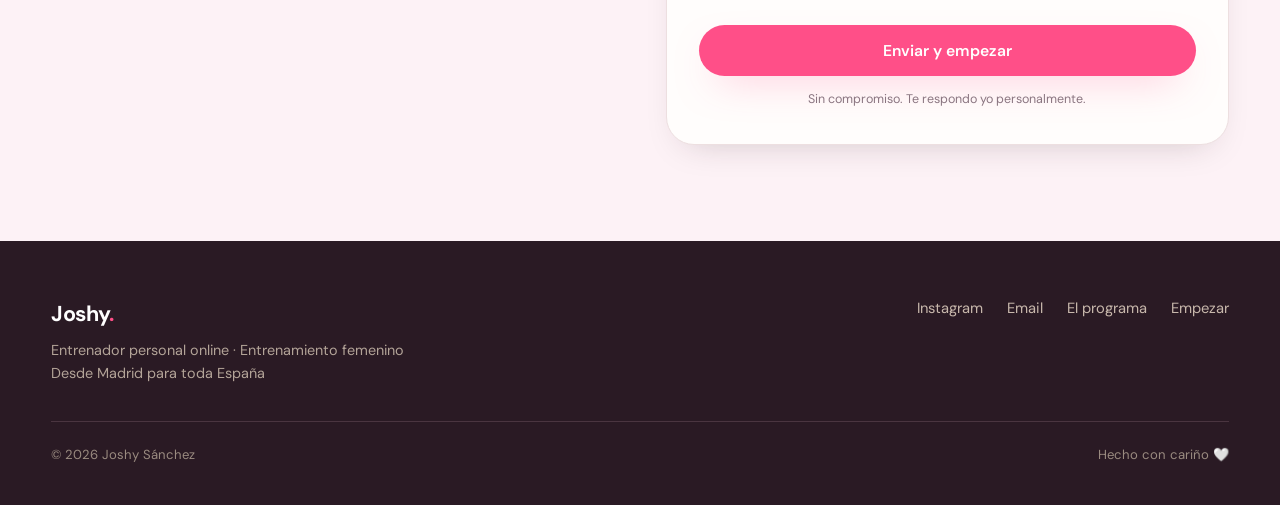
==== commit 1c481000: "Añade la página /programa (+Forma +Fuerza) y comparte CSS/JS entre páginas - programa/index.html: pa" ====
--- a/index.html
+++ b/index.html
@@ -63,7 +63,7 @@
         "@type": "OfferCatalog",
         "name": "Programa online de Joshy",
         "itemListElement": [
-          {"@type": "Offer", "itemOffered": {"@type": "Service", "name": "Programa online +Forma +Fuerza", "description": "Rutina adaptada a ti y a tu gimnasio, guía de técnica en vídeo, pautas de alimentación y seguimiento directo, para toda España."}}
+          {"@type": "Offer", "itemOffered": {"@type": "Service", "@id": "https://joshysancheztrainer.com/programa/#service", "url": "https://joshysancheztrainer.com/programa/", "name": "Programa online +Forma +Fuerza", "description": "Rutina adaptada a ti y a tu gimnasio, guía de técnica en vídeo, pautas de alimentación y seguimiento directo, para toda España."}}
         ]
       }
     }
@@ -71,233 +71,7 @@
 }
 </script>
 
-<style>
-  :root{
-    --ink:#2a1a24;
-    --ink-2:#3c2632;
-    --ink-soft:#584250;
-    --paper:#fffafc;
-    --sand:#fdf2f6;
-    --white:#fffdfc;
-    --coral:#ff4f88;
-    --coral-deep:#e23a72;
-    --coral-soft:#ffdfea;
-    --coral-tint:#fff2f7;
-    --amber:#ff9ec2;
-    --muted:#8a7580;
-    --line:#eddfe0;
-    --line-dk:#4a3540;
-    --r-lg:28px;
-    --r:20px;
-    --r-sm:14px;
-    --shadow:0 22px 50px -26px rgba(42,26,36,.4);
-    --shadow-soft:0 14px 36px -20px rgba(42,26,36,.26);
-    --shadow-coral:0 16px 40px -18px rgba(255,79,136,.5);
-  }
-  *{margin:0;padding:0;box-sizing:border-box}
-  html{scroll-behavior:smooth}
-  body{font-family:'DM Sans',system-ui,sans-serif;color:var(--ink);background:var(--paper);line-height:1.6;-webkit-font-smoothing:antialiased}
-  h1,h2,h3{font-family:'DM Sans',system-ui,sans-serif;line-height:1.06;font-weight:700;letter-spacing:-.03em}
-  a{color:inherit;text-decoration:none}
-  img{max-width:100%;display:block}
-  .wrap{width:min(1180px,92%);margin:0 auto}
-  section{scroll-margin-top:104px}
-  em{font-style:normal;color:var(--coral)}
-
-  /* Reveal on scroll (Framer-style rise + fade, staggered via JS) */
-  .reveal{opacity:0;transform:translateY(28px);transition:opacity .8s cubic-bezier(.16,1,.3,1),transform .8s cubic-bezier(.16,1,.3,1)}
-  .reveal.in{opacity:1;transform:none}
-  @media(prefers-reduced-motion:reduce){.reveal{opacity:1;transform:none;transition:none}html{scroll-behavior:auto}}
-
-  /* Buttons */
-  .btn{display:inline-flex;align-items:center;justify-content:center;gap:10px;padding:15px 26px;border-radius:100px;font-weight:600;font-size:.98rem;cursor:pointer;transition:transform .15s,box-shadow .2s,background .2s,border-color .2s,color .2s;border:none;font-family:inherit}
-  .btn-primary{background:var(--coral);color:#fff;box-shadow:var(--shadow-coral)}
-  .btn-primary:hover{transform:translateY(-2px);background:var(--coral-deep)}
-  .btn-ghost{background:var(--white);color:var(--ink);border:1.5px solid var(--line)}
-  .btn-ghost:hover{transform:translateY(-2px);border-color:var(--coral);color:var(--coral-deep)}
-  .btn-dark{background:var(--ink);color:#fff}
-  .btn-dark:hover{transform:translateY(-2px);background:#160f12}
-  .icon{width:19px;height:19px;flex:none}
-
-  /* Eyebrow */
-  .eyebrow{display:inline-flex;align-items:center;gap:8px;background:var(--coral-soft);color:var(--coral-deep);font-weight:600;font-size:.8rem;letter-spacing:.03em;text-transform:uppercase;padding:8px 15px;border-radius:100px}
-  .eyebrow .d{width:7px;height:7px;border-radius:50%;background:var(--coral)}
-
-  /* Nav — floating glass pill over the page */
-  header{position:fixed;top:16px;left:0;right:0;z-index:50}
-  nav{display:flex;align-items:center;width:fit-content;max-width:100%;margin:0 auto;padding:8px 8px 8px 22px;background:rgba(255,253,252,.7);backdrop-filter:blur(18px) saturate(1.3);-webkit-backdrop-filter:blur(18px) saturate(1.3);border:1px solid rgba(255,255,255,.6);border-radius:100px;box-shadow:0 14px 36px -18px rgba(42,26,36,.32);transition:background .3s ease,box-shadow .3s ease,padding .45s cubic-bezier(.16,1,.3,1)}
-  header:not(.show-cta) nav{padding-right:22px}
-  header.scrolled nav{background:rgba(255,253,252,.86);box-shadow:0 18px 44px -20px rgba(42,26,36,.4)}
-  .brand{font-weight:700;font-size:1.3rem;letter-spacing:-.02em;color:var(--ink);margin-right:22px}
-  .brand span{color:var(--coral)}
-  .nav-links{display:flex;gap:4px;font-size:.93rem;font-weight:500}
-  .nav-links a{color:var(--ink-soft);padding:9px 15px;border-radius:100px;transition:background .2s,color .2s}
-  .nav-links a:hover{color:var(--ink);background:rgba(42,26,36,.06)}
-  /* CTA collapses its width (not just opacity) so the pill grows/shrinks */
-  .nav-cta{display:inline-flex;align-items:center;gap:8px;background:var(--coral);color:#fff;padding:11px 0;margin-left:0;max-width:0;border-radius:100px;font-weight:600;font-size:.9rem;white-space:nowrap;overflow:hidden;opacity:0;pointer-events:none;transition:max-width .45s cubic-bezier(.16,1,.3,1),padding .45s cubic-bezier(.16,1,.3,1),margin .45s cubic-bezier(.16,1,.3,1),opacity .3s ease,background .2s}
-  header.show-cta .nav-cta{max-width:260px;opacity:1;padding:11px 22px;margin-left:14px;pointer-events:auto}
-  .nav-cta:hover{background:var(--coral-deep)}
-  @media(max-width:900px){.nav-links{display:none}.brand{margin-right:0}}
-
-  /* Section basics */
-  .block{padding:96px 0}
-  .section-head{max-width:680px;margin-bottom:54px}
-  .section-head .eyebrow{margin-bottom:20px}
-  .section-head h2{font-size:clamp(2.1rem,4.2vw,3rem)}
-  .section-head p{color:var(--muted);font-size:1.08rem;margin-top:16px}
-  .center{text-align:center;margin-left:auto;margin-right:auto}
-
-  /* Hero — full-bleed dark section (edge to edge, no frame) */
-  .hero{position:relative;overflow:hidden;background:var(--ink);min-height:min(92vh,800px);display:flex;align-items:center;padding:clamp(104px,14vh,160px) 0 56px}
-  .hero-media{position:absolute;top:0;right:0;bottom:0;width:64%;z-index:0;-webkit-mask-image:linear-gradient(90deg,transparent 0,#000 48%);mask-image:linear-gradient(90deg,transparent 0,#000 48%)}
-  .hero-media img{width:100%;height:100%;object-fit:cover;object-position:center 24%;filter:brightness(.72) contrast(1.04) saturate(.82)}
-  .hero-media::after{content:"";position:absolute;inset:0;background:linear-gradient(90deg,var(--ink),rgba(42,26,36,.15));mix-blend-mode:multiply}
-  .hero-overlay{position:absolute;inset:0;z-index:1;background:linear-gradient(90deg,var(--ink) 0%,rgba(42,26,36,.92) 24%,rgba(42,26,36,.5) 48%,rgba(42,26,36,.18) 72%,rgba(42,26,36,.05) 100%)}
-  .hero-overlay::after{content:"";position:absolute;inset:0;background:linear-gradient(180deg,rgba(42,26,36,.3),transparent 22%,transparent 74%,rgba(42,26,36,.42)),radial-gradient(130% 100% at 80% 42%,transparent 44%,rgba(42,26,36,.5))}
-  .hero-grid-lines{position:absolute;inset:0;z-index:2;pointer-events:none;background-image:linear-gradient(rgba(255,255,255,.05) 1px,transparent 1px),linear-gradient(90deg,rgba(255,255,255,.05) 1px,transparent 1px);background-size:66px 66px;background-position:center;mask-image:linear-gradient(90deg,#000 0%,#000 42%,transparent 76%)}
-  .hero .wrap{position:relative;z-index:3}
-  .hero-content{max-width:600px;padding:64px 0}
-  .hero-hi{color:#fff;font-weight:600;font-size:clamp(1.05rem,1.6vw,1.35rem);margin-bottom:16px;display:flex;align-items:center;gap:10px}
-  .hero-hi .d{width:8px;height:8px;border-radius:50%;background:var(--coral)}
-  .hero h1{color:#fff;font-size:clamp(2.5rem,5.2vw,4.1rem);letter-spacing:-.035em;line-height:1.03}
-  .hero h1 em{color:var(--coral)}
-  .hero .lead{font-size:clamp(1rem,1.25vw,1.15rem);color:rgba(255,255,255,.72);margin:22px 0 34px;max-width:40ch}
-  .hero-cta{display:flex;align-items:center;gap:14px;flex-wrap:wrap}
-  .btn-lg{padding:17px 32px;font-size:1.02rem}
-  .btn-ghost-light{background:rgba(255,255,255,.06);color:#fff;border:1.5px solid rgba(255,255,255,.32)}
-  .btn-ghost-light:hover{transform:translateY(-2px);background:rgba(255,255,255,.12);border-color:var(--coral)}
-  @media(max-width:900px){
-    .hero{align-items:flex-end;min-height:600px}
-    .hero-media{width:100%;-webkit-mask-image:none;mask-image:none}
-    .hero-media img{object-position:center 18%}
-    .hero-overlay{background:linear-gradient(180deg,rgba(42,26,36,.2) 0%,rgba(42,26,36,.5) 40%,rgba(42,26,36,.95) 82%)}
-    .hero-overlay::after{display:none}
-    .hero-grid-lines{mask-image:linear-gradient(180deg,#000,transparent 60%)}
-    .hero-content{padding:36px 0 44px;max-width:none}
-  }
-
-  /* About */
-  .about{background:var(--sand)}
-  .about-grid{display:grid;grid-template-columns:.92fr 1.08fr;gap:60px;align-items:center}
-  .about-photo{position:relative;aspect-ratio:1/1.16;border-radius:var(--r-lg);overflow:hidden;background:linear-gradient(160deg,var(--coral-soft),#ffd0e2);box-shadow:var(--shadow-soft)}
-  .about-photo img{width:100%;height:100%;object-fit:cover;object-position:center 14%;display:block}
-  .about-photo::after{content:"";position:absolute;inset:0;z-index:1;pointer-events:none;background:linear-gradient(0deg,rgba(42,26,36,.72),rgba(42,26,36,.2) 28%,transparent 46%),radial-gradient(85% 65% at 4% 100%,rgba(42,26,36,.55),transparent 60%)}
-  .about-stat{position:absolute;left:26px;bottom:24px;z-index:2}
-  .about-stat .big{display:block;font-size:clamp(3rem,5.4vw,4.6rem);font-weight:700;color:var(--coral);line-height:.86;letter-spacing:-.03em}
-  .about-stat .lbl{font-weight:700;color:#fff;font-size:1.02rem}
-  .about-text .eyebrow{margin-bottom:20px}
-  .about-text h2{font-size:clamp(2.1rem,4vw,3rem);line-height:1.05;margin-bottom:18px}
-  .about-text p{color:var(--ink-soft);margin-bottom:8px;max-width:46ch}
-  .about-div{border:none;border-top:1px solid var(--line);margin:30px 0 26px}
-  .about-sub{font-size:1.18rem;margin-bottom:18px}
-  .about-list{list-style:none;display:grid;gap:15px}
-  .about-list li{display:flex;align-items:center;gap:13px;font-size:1.02rem;font-weight:500}
-  .about-list li svg{width:24px;height:24px;flex:none;color:var(--coral)}
-  @media(max-width:900px){.about-grid{grid-template-columns:1fr;gap:36px}.about-photo{max-width:440px}}
-
-  /* Program (online) */
-  .section-head.wide{max-width:900px}
-  .program{display:grid;grid-template-columns:420px 1fr;gap:56px;align-items:center;background:var(--ink);color:#fff;border-radius:var(--r-lg);padding:48px}
-  .program-tags{display:flex;flex-wrap:wrap;gap:10px;margin-bottom:22px}
-  .program .tag{display:inline-block;font-size:.72rem;font-weight:700;letter-spacing:.04em;padding:6px 13px;border-radius:100px;text-transform:uppercase}
-  .program .tag-solid{background:var(--coral);color:#fff}
-  .program .tag-soft{background:rgba(255,255,255,.08);color:var(--amber)}
-  .program h3{font-size:56px;font-weight:700;margin-bottom:16px}
-  .program-desc{color:#cdbcc0;font-size:1.05rem;margin-bottom:30px}
-  .program-cta{display:flex;align-items:center;gap:18px;flex-wrap:wrap}
-  .program-cta small{color:#b3a498;font-size:.86rem;line-height:1.4}
-  .program-label{display:block;font-size:13px;font-weight:600;letter-spacing:.08em;text-transform:uppercase;color:#b3a498;margin-bottom:16px}
-  .program-grid{display:grid;grid-template-columns:1fr 1fr;gap:16px}
-  .incl{display:flex;flex-direction:column;gap:18px;background:var(--ink-2);border:1px solid var(--line-dk);border-radius:20px;padding:24px}
-  .incl .ic{width:40px;height:40px;border-radius:12px;background:rgba(255,79,136,.16);display:flex;align-items:center;justify-content:center;flex:none}
-  .incl .ic svg{width:20px;height:20px;color:var(--amber)}
-  .incl p{font-size:17px;font-weight:600;color:#fff;line-height:1.35}
-  .steps-head{font-size:1.5rem;margin:64px 0 26px}
-  .steps{display:grid;grid-template-columns:repeat(3,1fr);gap:32px}
-  .step{border-top:2px solid var(--line);padding-top:22px}
-  .step:first-child{border-top-color:var(--coral)}
-  .step .n{display:block;color:var(--coral);font-size:15px;font-weight:700;margin-bottom:10px}
-  .step h4{font-size:20px;font-weight:700;letter-spacing:-.02em;line-height:1.2;margin-bottom:8px}
-  .step p{font-size:15px;color:var(--muted)}
-  @media(max-width:900px){
-    .program{grid-template-columns:1fr;gap:36px;padding:28px 22px}
-    .program h3{font-size:38px}
-    .program-cta .btn{width:100%}
-    .program-grid{grid-template-columns:1fr;gap:12px}
-    .incl{flex-direction:row;align-items:center;gap:14px;padding:16px 18px}
-    .incl p{font-size:16px}
-    .steps-head{margin-top:48px}
-    .steps{grid-template-columns:1fr;gap:28px}
-  }
-
-  /* Before / after */
-  .ba-grid{display:grid;grid-template-columns:repeat(3,1fr);gap:24px}
-  .ba-card{border:1px solid var(--line);border-radius:var(--r-lg);background:var(--white);overflow:hidden;box-shadow:var(--shadow-soft)}
-  .ba-visual{position:relative;aspect-ratio:4/3;display:grid;grid-template-columns:1fr 1fr}
-  .ba-half{position:relative;display:flex;align-items:flex-start;justify-content:center;padding-top:14px;color:var(--muted);font-weight:700;font-size:.72rem;letter-spacing:.06em;text-transform:uppercase}
-  .ba-half.before{background:repeating-linear-gradient(135deg,#efe4d6,#efe4d6 10px,#e7dac9 10px,#e7dac9 20px)}
-  .ba-half.after{background:repeating-linear-gradient(135deg,var(--coral-soft),var(--coral-soft) 10px,#ffd2d5 10px,#ffd2d5 20px);color:var(--coral-deep)}
-  .ba-half span{background:rgba(255,253,250,.85);padding:4px 11px;border-radius:100px}
-  .ba-card .cap{padding:18px 20px}
-  .ba-card .cap strong{display:block;font-size:1.05rem;margin-bottom:2px}
-  .ba-card .cap small{color:var(--muted)}
-  .ba-note{margin-top:28px;font-size:.9rem;color:var(--muted);display:flex;align-items:center;gap:9px;justify-content:center;text-align:center}
-  .ba-note svg{width:17px;height:17px;flex:none;color:var(--coral)}
-  @media(max-width:820px){.ba-grid{grid-template-columns:1fr;max-width:440px;margin:0 auto}}
-
-  /* Testimonials (dark) */
-  .testi{background:var(--ink);color:#fff}
-  .testi .eyebrow{background:rgba(255,91,110,.18);color:#ffb7bf}
-  .testi h2{color:#fff}
-  .testi .section-head p{color:#c8b8ac}
-  .testi-top{display:flex;justify-content:space-between;align-items:flex-end;gap:24px;flex-wrap:wrap}
-  .testi-rating{text-align:right;flex:none}
-  .testi-rating .big{font-size:2.4rem;font-weight:700;color:var(--amber);line-height:1}
-  .testi-rating small{color:#b3a498;font-size:.84rem}
-  .testi-grid{display:grid;grid-template-columns:repeat(3,1fr);gap:24px;margin-top:8px}
-  .testi-card{background:var(--ink-2);border:1px solid var(--line-dk);border-radius:var(--r-lg);padding:30px 28px}
-  .testi-card .stars{color:var(--amber);letter-spacing:2px;margin-bottom:14px}
-  .testi-card p{color:#ece1dd;font-size:1.02rem;line-height:1.55}
-  .testi-card .who{margin-top:22px;font-weight:600;font-size:.92rem;display:flex;align-items:center;gap:12px}
-  .testi-card .who .av{width:42px;height:42px;border-radius:50%;background:linear-gradient(150deg,var(--coral),var(--amber));display:flex;align-items:center;justify-content:center;color:#fff;font-weight:700}
-  .testi-card .who small{display:block;color:#b3a498;font-weight:500}
-  @media(max-width:820px){.testi-grid{grid-template-columns:1fr;max-width:440px;margin:8px auto 0}.testi-rating{text-align:left}}
-
-  /* Contact */
-  .contact{background:var(--sand)}
-  .contact-grid{display:grid;grid-template-columns:1fr 1fr;gap:52px;align-items:start}
-  .contact-copy h2{font-size:clamp(2rem,3.8vw,2.7rem);margin-bottom:16px}
-  .contact-copy>p{color:var(--ink-soft);margin-bottom:28px;max-width:42ch}
-  .contact-direct{display:flex;flex-direction:column;gap:14px}
-  .contact-direct a{display:flex;align-items:center;gap:16px;background:var(--white);border:1px solid var(--line);border-radius:18px;padding:18px 20px;font-weight:600;transition:border-color .2s,transform .15s,box-shadow .2s}
-  .contact-direct a:hover{border-color:var(--coral);transform:translateX(3px);box-shadow:var(--shadow-soft)}
-  .contact-direct .ic{width:46px;height:46px;border-radius:13px;background:var(--coral-soft);display:flex;align-items:center;justify-content:center;flex:none}
-  .contact-direct .ic svg{width:22px;height:22px;color:var(--coral-deep)}
-  .contact-direct small{display:block;color:var(--muted);font-weight:500}
-  .contact-hint{margin-top:20px;font-size:.9rem;color:var(--muted)}
-
-  form{background:var(--white);border-radius:var(--r-lg);padding:34px 32px;box-shadow:var(--shadow-soft);border:1px solid var(--line)}
-  form h3{font-size:1.4rem;margin-bottom:6px}
-  form .sub{color:var(--muted);font-size:.95rem;margin-bottom:22px}
-  .field{margin-bottom:16px}
-  .field label{display:block;font-size:.85rem;font-weight:600;margin-bottom:7px}
-  .field input,.field select,.field textarea{width:100%;padding:13px 15px;border:1.5px solid var(--line);border-radius:12px;font-family:inherit;font-size:.96rem;color:var(--ink);background:var(--paper);transition:border-color .2s,background .2s}
-  .field input:focus,.field select:focus,.field textarea:focus{outline:none;border-color:var(--coral);background:#fff}
-  .field textarea{resize:vertical}
-  form .btn-primary{width:100%;margin-top:6px}
-  form .fineprint{font-size:.78rem;color:var(--muted);text-align:center;margin-top:14px}
-  @media(max-width:900px){.contact-grid{grid-template-columns:1fr;gap:34px}}
-
-  /* Footer */
-  footer{background:var(--ink);color:#e8ddd4;padding:56px 0 40px}
-  .foot{display:flex;justify-content:space-between;align-items:flex-start;gap:28px;flex-wrap:wrap}
-  .foot .brand{font-size:1.35rem;color:#fff;margin-bottom:8px}
-  .foot .brand span{color:var(--coral)}
-  .foot p{color:#b3a498;font-size:.9rem}
-  .foot-links{display:flex;gap:24px;font-size:.92rem;color:#c8b8ac}
-  .foot-links a:hover{color:var(--coral)}
-  .foot-bottom{margin-top:36px;padding-top:22px;border-top:1px solid var(--line-dk);display:flex;justify-content:space-between;gap:14px;flex-wrap:wrap;font-size:.82rem;color:#9a8b80}
-</style>
+<link rel="stylesheet" href="styles.css" />
 </head>
 <body>
 
@@ -383,6 +157,7 @@
           <a class="btn btn-primary" href="#contacto">Quiero mi plaza →</a>
           <small>Toda España<br />desde Madrid</small>
         </div>
+        <a class="program-more" href="programa/">Ver todo sobre el programa →</a>
       </div>
       <div>
         <span class="program-label">Qué incluye</span>
@@ -552,7 +327,7 @@
       <div class="foot-links">
         <a href="https://instagram.com/joshysanchez.tr" target="_blank" rel="noopener">Instagram</a>
         <a href="mailto:joshids8@gmail.com">Email</a>
-        <a href="#metodos">El programa</a>
+        <a href="programa/">El programa</a>
         <a href="#contacto">Empezar</a>
       </div>
     </div>
@@ -563,36 +338,6 @@
   </div>
 </footer>
 
-<script>
-  // Header: glass solidifies on scroll; nav CTA appears only once the hero is scrolled past
-  (function(){
-    var header = document.querySelector('header');
-    var hero = document.querySelector('.hero');
-    var onScroll = function(){ header.classList.toggle('scrolled', window.scrollY > 24); };
-    onScroll();
-    window.addEventListener('scroll', onScroll, {passive:true});
-    if(hero && 'IntersectionObserver' in window){
-      var ho = new IntersectionObserver(function(entries){
-        entries.forEach(function(en){ header.classList.toggle('show-cta', !en.isIntersecting); });
-      },{rootMargin:'-72px 0px 0px 0px',threshold:0});
-      ho.observe(hero);
-    } else { header.classList.add('show-cta'); }
-  })();
-
-  // Framer-style staggered reveal on scroll (respects reduced motion via CSS)
-  (function(){
-    var els = Array.prototype.slice.call(document.querySelectorAll('.reveal'));
-    els.forEach(function(e){
-      var sibs = Array.prototype.filter.call(e.parentNode.children, function(c){ return c.classList && c.classList.contains('reveal'); });
-      var idx = sibs.indexOf(e);
-      if(idx > 0){ e.style.transitionDelay = Math.min(idx, 6) * 0.09 + 's'; }
-    });
-    if(!('IntersectionObserver' in window)){ els.forEach(function(e){ e.classList.add('in'); }); return; }
-    var io = new IntersectionObserver(function(entries){
-      entries.forEach(function(en){ if(en.isIntersecting){ en.target.classList.add('in'); io.unobserve(en.target); } });
-    },{threshold:0.12,rootMargin:'0px 0px -8% 0px'});
-    els.forEach(function(e){ io.observe(e); });
-  })();
-</script>
+<script src="main.js"></script>
 </body>
 </html>
--- a/styles.css
+++ b/styles.css
@@ -0,0 +1,266 @@
+:root{
+  --ink:#2a1a24;
+  --ink-2:#3c2632;
+  --ink-soft:#584250;
+  --paper:#fffafc;
+  --sand:#fdf2f6;
+  --white:#fffdfc;
+  --coral:#ff4f88;
+  --coral-deep:#e23a72;
+  --coral-soft:#ffdfea;
+  --coral-tint:#fff2f7;
+  --amber:#ff9ec2;
+  --muted:#8a7580;
+  --line:#eddfe0;
+  --line-dk:#4a3540;
+  --r-lg:28px;
+  --r:20px;
+  --r-sm:14px;
+  --shadow:0 22px 50px -26px rgba(42,26,36,.4);
+  --shadow-soft:0 14px 36px -20px rgba(42,26,36,.26);
+  --shadow-coral:0 16px 40px -18px rgba(255,79,136,.5);
+}
+*{margin:0;padding:0;box-sizing:border-box}
+html{scroll-behavior:smooth}
+body{font-family:'DM Sans',system-ui,sans-serif;color:var(--ink);background:var(--paper);line-height:1.6;-webkit-font-smoothing:antialiased}
+h1,h2,h3{font-family:'DM Sans',system-ui,sans-serif;line-height:1.06;font-weight:700;letter-spacing:-.03em}
+a{color:inherit;text-decoration:none}
+img{max-width:100%;display:block}
+.wrap{width:min(1180px,92%);margin:0 auto}
+section{scroll-margin-top:104px}
+em{font-style:normal;color:var(--coral)}
+
+/* Reveal on scroll (Framer-style rise + fade, staggered via JS) */
+.reveal{opacity:0;transform:translateY(28px);transition:opacity .8s cubic-bezier(.16,1,.3,1),transform .8s cubic-bezier(.16,1,.3,1)}
+.reveal.in{opacity:1;transform:none}
+@media(prefers-reduced-motion:reduce){.reveal{opacity:1;transform:none;transition:none}html{scroll-behavior:auto}}
+
+/* Buttons */
+.btn{display:inline-flex;align-items:center;justify-content:center;gap:10px;padding:15px 26px;border-radius:100px;font-weight:600;font-size:.98rem;cursor:pointer;transition:transform .15s,box-shadow .2s,background .2s,border-color .2s,color .2s;border:none;font-family:inherit}
+.btn-primary{background:var(--coral);color:#fff;box-shadow:var(--shadow-coral)}
+.btn-primary:hover{transform:translateY(-2px);background:var(--coral-deep)}
+.btn-ghost{background:var(--white);color:var(--ink);border:1.5px solid var(--line)}
+.btn-ghost:hover{transform:translateY(-2px);border-color:var(--coral);color:var(--coral-deep)}
+.btn-dark{background:var(--ink);color:#fff}
+.btn-dark:hover{transform:translateY(-2px);background:#160f12}
+.icon{width:19px;height:19px;flex:none}
+
+/* Eyebrow */
+.eyebrow{display:inline-flex;align-items:center;gap:8px;background:var(--coral-soft);color:var(--coral-deep);font-weight:600;font-size:.8rem;letter-spacing:.03em;text-transform:uppercase;padding:8px 15px;border-radius:100px}
+.eyebrow .d{width:7px;height:7px;border-radius:50%;background:var(--coral)}
+
+/* Nav — floating glass pill over the page */
+header{position:fixed;top:16px;left:0;right:0;z-index:50}
+nav{display:flex;align-items:center;width:fit-content;max-width:100%;margin:0 auto;padding:8px 8px 8px 22px;background:rgba(255,253,252,.7);backdrop-filter:blur(18px) saturate(1.3);-webkit-backdrop-filter:blur(18px) saturate(1.3);border:1px solid rgba(255,255,255,.6);border-radius:100px;box-shadow:0 14px 36px -18px rgba(42,26,36,.32);transition:background .3s ease,box-shadow .3s ease,padding .45s cubic-bezier(.16,1,.3,1)}
+header:not(.show-cta) nav{padding-right:22px}
+header.scrolled nav{background:rgba(255,253,252,.86);box-shadow:0 18px 44px -20px rgba(42,26,36,.4)}
+.brand{font-weight:700;font-size:1.3rem;letter-spacing:-.02em;color:var(--ink);margin-right:22px}
+.brand span{color:var(--coral)}
+.nav-links{display:flex;gap:4px;font-size:.93rem;font-weight:500}
+.nav-links a{color:var(--ink-soft);padding:9px 15px;border-radius:100px;transition:background .2s,color .2s}
+.nav-links a:hover{color:var(--ink);background:rgba(42,26,36,.06)}
+/* CTA collapses its width (not just opacity) so the pill grows/shrinks */
+.nav-cta{display:inline-flex;align-items:center;gap:8px;background:var(--coral);color:#fff;padding:11px 0;margin-left:0;max-width:0;border-radius:100px;font-weight:600;font-size:.9rem;white-space:nowrap;overflow:hidden;opacity:0;pointer-events:none;transition:max-width .45s cubic-bezier(.16,1,.3,1),padding .45s cubic-bezier(.16,1,.3,1),margin .45s cubic-bezier(.16,1,.3,1),opacity .3s ease,background .2s}
+header.show-cta .nav-cta{max-width:260px;opacity:1;padding:11px 22px;margin-left:14px;pointer-events:auto}
+.nav-cta:hover{background:var(--coral-deep)}
+@media(max-width:900px){.nav-links{display:none}.brand{margin-right:0}}
+
+/* Section basics */
+.block{padding:96px 0}
+.section-head{max-width:680px;margin-bottom:54px}
+.section-head .eyebrow{margin-bottom:20px}
+.section-head h2{font-size:clamp(2.1rem,4.2vw,3rem)}
+.section-head p{color:var(--muted);font-size:1.08rem;margin-top:16px}
+.center{text-align:center;margin-left:auto;margin-right:auto}
+
+/* Hero — full-bleed dark section (edge to edge, no frame) */
+.hero{position:relative;overflow:hidden;background:var(--ink);min-height:min(92vh,800px);display:flex;align-items:center;padding:clamp(104px,14vh,160px) 0 56px}
+.hero-media{position:absolute;top:0;right:0;bottom:0;width:64%;z-index:0;-webkit-mask-image:linear-gradient(90deg,transparent 0,#000 48%);mask-image:linear-gradient(90deg,transparent 0,#000 48%)}
+.hero-media img{width:100%;height:100%;object-fit:cover;object-position:center 24%;filter:brightness(.72) contrast(1.04) saturate(.82)}
+.hero-media::after{content:"";position:absolute;inset:0;background:linear-gradient(90deg,var(--ink),rgba(42,26,36,.15));mix-blend-mode:multiply}
+.hero-overlay{position:absolute;inset:0;z-index:1;background:linear-gradient(90deg,var(--ink) 0%,rgba(42,26,36,.92) 24%,rgba(42,26,36,.5) 48%,rgba(42,26,36,.18) 72%,rgba(42,26,36,.05) 100%)}
+.hero-overlay::after{content:"";position:absolute;inset:0;background:linear-gradient(180deg,rgba(42,26,36,.3),transparent 22%,transparent 74%,rgba(42,26,36,.42)),radial-gradient(130% 100% at 80% 42%,transparent 44%,rgba(42,26,36,.5))}
+.hero-grid-lines{position:absolute;inset:0;z-index:2;pointer-events:none;background-image:linear-gradient(rgba(255,255,255,.05) 1px,transparent 1px),linear-gradient(90deg,rgba(255,255,255,.05) 1px,transparent 1px);background-size:66px 66px;background-position:center;mask-image:linear-gradient(90deg,#000 0%,#000 42%,transparent 76%)}
+.hero .wrap{position:relative;z-index:3}
+.hero-content{max-width:600px;padding:64px 0}
+.hero-hi{color:#fff;font-weight:600;font-size:clamp(1.05rem,1.6vw,1.35rem);margin-bottom:16px;display:flex;align-items:center;gap:10px}
+.hero-hi .d{width:8px;height:8px;border-radius:50%;background:var(--coral)}
+.hero h1{color:#fff;font-size:clamp(2.5rem,5.2vw,4.1rem);letter-spacing:-.035em;line-height:1.03}
+.hero h1 em{color:var(--coral)}
+.hero .lead{font-size:clamp(1rem,1.25vw,1.15rem);color:rgba(255,255,255,.72);margin:22px 0 34px;max-width:40ch}
+.hero-cta{display:flex;align-items:center;gap:14px;flex-wrap:wrap}
+.btn-lg{padding:17px 32px;font-size:1.02rem}
+.btn-ghost-light{background:rgba(255,255,255,.06);color:#fff;border:1.5px solid rgba(255,255,255,.32)}
+.btn-ghost-light:hover{transform:translateY(-2px);background:rgba(255,255,255,.12);border-color:var(--coral)}
+@media(max-width:900px){
+  .hero{align-items:flex-end;min-height:600px}
+  .hero-media{width:100%;-webkit-mask-image:none;mask-image:none}
+  .hero-media img{object-position:center 18%}
+  .hero-overlay{background:linear-gradient(180deg,rgba(42,26,36,.2) 0%,rgba(42,26,36,.5) 40%,rgba(42,26,36,.95) 82%)}
+  .hero-overlay::after{display:none}
+  .hero-grid-lines{mask-image:linear-gradient(180deg,#000,transparent 60%)}
+  .hero-content{padding:36px 0 44px;max-width:none}
+}
+
+/* About */
+.about{background:var(--sand)}
+.about-grid{display:grid;grid-template-columns:.92fr 1.08fr;gap:60px;align-items:center}
+.about-photo{position:relative;aspect-ratio:1/1.16;border-radius:var(--r-lg);overflow:hidden;background:linear-gradient(160deg,var(--coral-soft),#ffd0e2);box-shadow:var(--shadow-soft)}
+.about-photo img{width:100%;height:100%;object-fit:cover;object-position:center 14%;display:block}
+.about-photo::after{content:"";position:absolute;inset:0;z-index:1;pointer-events:none;background:linear-gradient(0deg,rgba(42,26,36,.72),rgba(42,26,36,.2) 28%,transparent 46%),radial-gradient(85% 65% at 4% 100%,rgba(42,26,36,.55),transparent 60%)}
+.about-stat{position:absolute;left:26px;bottom:24px;z-index:2}
+.about-stat .big{display:block;font-size:clamp(3rem,5.4vw,4.6rem);font-weight:700;color:var(--coral);line-height:.86;letter-spacing:-.03em}
+.about-stat .lbl{font-weight:700;color:#fff;font-size:1.02rem}
+.about-text .eyebrow{margin-bottom:20px}
+.about-text h2{font-size:clamp(2.1rem,4vw,3rem);line-height:1.05;margin-bottom:18px}
+.about-text p{color:var(--ink-soft);margin-bottom:8px;max-width:46ch}
+.about-div{border:none;border-top:1px solid var(--line);margin:30px 0 26px}
+.about-sub{font-size:1.18rem;margin-bottom:18px}
+.about-list{list-style:none;display:grid;gap:15px}
+.about-list li{display:flex;align-items:center;gap:13px;font-size:1.02rem;font-weight:500}
+.about-list li svg{width:24px;height:24px;flex:none;color:var(--coral)}
+@media(max-width:900px){.about-grid{grid-template-columns:1fr;gap:36px}.about-photo{max-width:440px}}
+
+/* Program (online) */
+.section-head.wide{max-width:900px}
+.program{display:grid;grid-template-columns:420px 1fr;gap:56px;align-items:center;background:var(--ink);color:#fff;border-radius:var(--r-lg);padding:48px}
+.program-tags{display:flex;flex-wrap:wrap;gap:10px;margin-bottom:22px}
+.program .tag{display:inline-block;font-size:.72rem;font-weight:700;letter-spacing:.04em;padding:6px 13px;border-radius:100px;text-transform:uppercase}
+.program .tag-solid{background:var(--coral);color:#fff}
+.program .tag-soft{background:rgba(255,255,255,.08);color:var(--amber)}
+.program h3{font-size:56px;font-weight:700;margin-bottom:16px}
+.program-desc{color:#cdbcc0;font-size:1.05rem;margin-bottom:30px}
+.program-cta{display:flex;align-items:center;gap:18px;flex-wrap:wrap}
+.program-cta small{color:#b3a498;font-size:.86rem;line-height:1.4}
+.program-label{display:block;font-size:13px;font-weight:600;letter-spacing:.08em;text-transform:uppercase;color:#b3a498;margin-bottom:16px}
+.program-grid{display:grid;grid-template-columns:1fr 1fr;gap:16px}
+.incl{display:flex;flex-direction:column;gap:18px;background:var(--ink-2);border:1px solid var(--line-dk);border-radius:20px;padding:24px}
+.incl .ic{width:40px;height:40px;border-radius:12px;background:rgba(255,79,136,.16);display:flex;align-items:center;justify-content:center;flex:none}
+.incl .ic svg{width:20px;height:20px;color:var(--amber)}
+.incl p{font-size:17px;font-weight:600;color:#fff;line-height:1.35}
+.steps-head{font-size:1.5rem;margin:64px 0 26px}
+.steps{display:grid;grid-template-columns:repeat(3,1fr);gap:32px}
+.step{border-top:2px solid var(--line);padding-top:22px}
+.step:first-child{border-top-color:var(--coral)}
+.step .n{display:block;color:var(--coral);font-size:15px;font-weight:700;margin-bottom:10px}
+.step h4{font-size:20px;font-weight:700;letter-spacing:-.02em;line-height:1.2;margin-bottom:8px}
+.step p{font-size:15px;color:var(--muted)}
+@media(max-width:900px){
+  .program{grid-template-columns:1fr;gap:36px;padding:28px 22px}
+  .program h3{font-size:38px}
+  .program-cta .btn{width:100%}
+  .program-grid{grid-template-columns:1fr;gap:12px}
+  .incl{flex-direction:row;align-items:center;gap:14px;padding:16px 18px}
+  .incl p{font-size:16px}
+  .steps-head{margin-top:48px}
+  .steps{grid-template-columns:1fr;gap:28px}
+}
+
+/* Before / after */
+.ba-grid{display:grid;grid-template-columns:repeat(3,1fr);gap:24px}
+.ba-card{border:1px solid var(--line);border-radius:var(--r-lg);background:var(--white);overflow:hidden;box-shadow:var(--shadow-soft)}
+.ba-visual{position:relative;aspect-ratio:4/3;display:grid;grid-template-columns:1fr 1fr}
+.ba-half{position:relative;display:flex;align-items:flex-start;justify-content:center;padding-top:14px;color:var(--muted);font-weight:700;font-size:.72rem;letter-spacing:.06em;text-transform:uppercase}
+.ba-half.before{background:repeating-linear-gradient(135deg,#efe4d6,#efe4d6 10px,#e7dac9 10px,#e7dac9 20px)}
+.ba-half.after{background:repeating-linear-gradient(135deg,var(--coral-soft),var(--coral-soft) 10px,#ffd2d5 10px,#ffd2d5 20px);color:var(--coral-deep)}
+.ba-half span{background:rgba(255,253,250,.85);padding:4px 11px;border-radius:100px}
+.ba-card .cap{padding:18px 20px}
+.ba-card .cap strong{display:block;font-size:1.05rem;margin-bottom:2px}
+.ba-card .cap small{color:var(--muted)}
+.ba-note{margin-top:28px;font-size:.9rem;color:var(--muted);display:flex;align-items:center;gap:9px;justify-content:center;text-align:center}
+.ba-note svg{width:17px;height:17px;flex:none;color:var(--coral)}
+@media(max-width:820px){.ba-grid{grid-template-columns:1fr;max-width:440px;margin:0 auto}}
+
+/* Testimonials (dark) */
+.testi{background:var(--ink);color:#fff}
+.testi .eyebrow{background:rgba(255,91,110,.18);color:#ffb7bf}
+.testi h2{color:#fff}
+.testi .section-head p{color:#c8b8ac}
+.testi-top{display:flex;justify-content:space-between;align-items:flex-end;gap:24px;flex-wrap:wrap}
+.testi-rating{text-align:right;flex:none}
+.testi-rating .big{font-size:2.4rem;font-weight:700;color:var(--amber);line-height:1}
+.testi-rating small{color:#b3a498;font-size:.84rem}
+.testi-grid{display:grid;grid-template-columns:repeat(3,1fr);gap:24px;margin-top:8px}
+.testi-card{background:var(--ink-2);border:1px solid var(--line-dk);border-radius:var(--r-lg);padding:30px 28px}
+.testi-card .stars{color:var(--amber);letter-spacing:2px;margin-bottom:14px}
+.testi-card p{color:#ece1dd;font-size:1.02rem;line-height:1.55}
+.testi-card .who{margin-top:22px;font-weight:600;font-size:.92rem;display:flex;align-items:center;gap:12px}
+.testi-card .who .av{width:42px;height:42px;border-radius:50%;background:linear-gradient(150deg,var(--coral),var(--amber));display:flex;align-items:center;justify-content:center;color:#fff;font-weight:700}
+.testi-card .who small{display:block;color:#b3a498;font-weight:500}
+@media(max-width:820px){.testi-grid{grid-template-columns:1fr;max-width:440px;margin:8px auto 0}.testi-rating{text-align:left}}
+
+/* Contact */
+.contact{background:var(--sand)}
+.contact-grid{display:grid;grid-template-columns:1fr 1fr;gap:52px;align-items:start}
+.contact-copy h2{font-size:clamp(2rem,3.8vw,2.7rem);margin-bottom:16px}
+.contact-copy>p{color:var(--ink-soft);margin-bottom:28px;max-width:42ch}
+.contact-direct{display:flex;flex-direction:column;gap:14px}
+.contact-direct a{display:flex;align-items:center;gap:16px;background:var(--white);border:1px solid var(--line);border-radius:18px;padding:18px 20px;font-weight:600;transition:border-color .2s,transform .15s,box-shadow .2s}
+.contact-direct a:hover{border-color:var(--coral);transform:translateX(3px);box-shadow:var(--shadow-soft)}
+.contact-direct .ic{width:46px;height:46px;border-radius:13px;background:var(--coral-soft);display:flex;align-items:center;justify-content:center;flex:none}
+.contact-direct .ic svg{width:22px;height:22px;color:var(--coral-deep)}
+.contact-direct small{display:block;color:var(--muted);font-weight:500}
+.contact-hint{margin-top:20px;font-size:.9rem;color:var(--muted)}
+
+form{background:var(--white);border-radius:var(--r-lg);padding:34px 32px;box-shadow:var(--shadow-soft);border:1px solid var(--line)}
+form h3{font-size:1.4rem;margin-bottom:6px}
+form .sub{color:var(--muted);font-size:.95rem;margin-bottom:22px}
+.field{margin-bottom:16px}
+.field label{display:block;font-size:.85rem;font-weight:600;margin-bottom:7px}
+.field input,.field select,.field textarea{width:100%;padding:13px 15px;border:1.5px solid var(--line);border-radius:12px;font-family:inherit;font-size:.96rem;color:var(--ink);background:var(--paper);transition:border-color .2s,background .2s}
+.field input:focus,.field select:focus,.field textarea:focus{outline:none;border-color:var(--coral);background:#fff}
+.field textarea{resize:vertical}
+form .btn-primary{width:100%;margin-top:6px}
+form .fineprint{font-size:.78rem;color:var(--muted);text-align:center;margin-top:14px}
+@media(max-width:900px){.contact-grid{grid-template-columns:1fr;gap:34px}}
+
+/* Footer */
+footer{background:var(--ink);color:#e8ddd4;padding:56px 0 40px}
+.foot{display:flex;justify-content:space-between;align-items:flex-start;gap:28px;flex-wrap:wrap}
+.foot .brand{font-size:1.35rem;color:#fff;margin-bottom:8px}
+.foot .brand span{color:var(--coral)}
+.foot p{color:#b3a498;font-size:.9rem}
+.foot-links{display:flex;gap:24px;font-size:.92rem;color:#c8b8ac}
+.foot-links a:hover{color:var(--coral)}
+.foot-bottom{margin-top:36px;padding-top:22px;border-top:1px solid var(--line-dk);display:flex;justify-content:space-between;gap:14px;flex-wrap:wrap;font-size:.82rem;color:#9a8b80}
+
+/* Program page (/programa) */
+.hero.page-hero{min-height:min(78vh,680px)}
+.crumbs{display:flex;align-items:center;gap:8px;font-size:.86rem;color:rgba(255,255,255,.6);margin-bottom:22px}
+.crumbs a:hover{color:#fff}
+.page-hero .hero-tags{display:flex;flex-wrap:wrap;gap:10px;margin-bottom:20px}
+.page-hero .tag{display:inline-block;font-size:.72rem;font-weight:700;letter-spacing:.04em;padding:6px 13px;border-radius:100px;text-transform:uppercase}
+.page-hero .tag-solid{background:var(--coral);color:#fff}
+.page-hero .tag-soft{background:rgba(255,255,255,.1);color:var(--amber)}
+.page-hero h1{font-size:clamp(3rem,7vw,5.2rem)}
+.fit-grid{display:grid;grid-template-columns:repeat(3,1fr);gap:24px}
+.fit-card{background:var(--white);border:1px solid var(--line);border-radius:var(--r-lg);padding:30px 28px;box-shadow:var(--shadow-soft)}
+.fit-card .ic{width:44px;height:44px;border-radius:13px;background:var(--coral-soft);display:flex;align-items:center;justify-content:center;margin-bottom:18px}
+.fit-card .ic svg{width:22px;height:22px;color:var(--coral-deep)}
+.fit-card h3{font-size:1.25rem;letter-spacing:-.02em;line-height:1.2;margin-bottom:8px}
+.fit-card p{color:var(--muted);font-size:.98rem;text-wrap:pretty}
+.incl small{display:block;color:#cdbcc0;font-size:.95rem;font-weight:400;line-height:1.5;margin-top:6px;text-wrap:pretty}
+.program.full{grid-template-columns:1fr}
+.program.full .program-grid{gap:20px}
+.faq{max-width:820px}
+.faq details{border-bottom:1px solid var(--line)}
+.faq details:first-child{border-top:1px solid var(--line)}
+.faq summary{display:flex;justify-content:space-between;align-items:center;gap:20px;padding:22px 0;font-size:1.12rem;font-weight:600;cursor:pointer;list-style:none}
+.faq summary::-webkit-details-marker{display:none}
+.faq summary::after{content:"+";flex:none;width:32px;height:32px;border-radius:50%;background:var(--coral-soft);color:var(--coral-deep);display:flex;align-items:center;justify-content:center;font-size:1.3rem;font-weight:500;transition:transform .2s}
+.faq details[open] summary::after{transform:rotate(45deg)}
+.faq details p{color:var(--ink-soft);padding:0 52px 24px 0;max-width:68ch;text-wrap:pretty}
+.cta-band{background:var(--ink);color:#fff;border-radius:var(--r-lg);padding:56px 48px;display:flex;justify-content:space-between;align-items:center;gap:32px;flex-wrap:wrap}
+.cta-band h2{color:#fff;font-size:clamp(2rem,3.6vw,2.8rem);max-width:16ch}
+.cta-band p{color:#cdbcc0;margin-top:12px;max-width:44ch}
+.cta-band .hero-cta{flex:none}
+.program-more{display:inline-block;margin-top:18px;color:var(--amber);font-weight:600;font-size:.95rem}
+.program-more:hover{color:#fff}
+@media(max-width:900px){
+  .hero.page-hero{min-height:560px}
+  .fit-grid{grid-template-columns:1fr}
+  .cta-band{padding:36px 24px}
+  .cta-band .hero-cta,.cta-band .btn{width:100%}
+  .faq details p{padding-right:0}
+  .program.full .incl{align-items:flex-start}
+}
